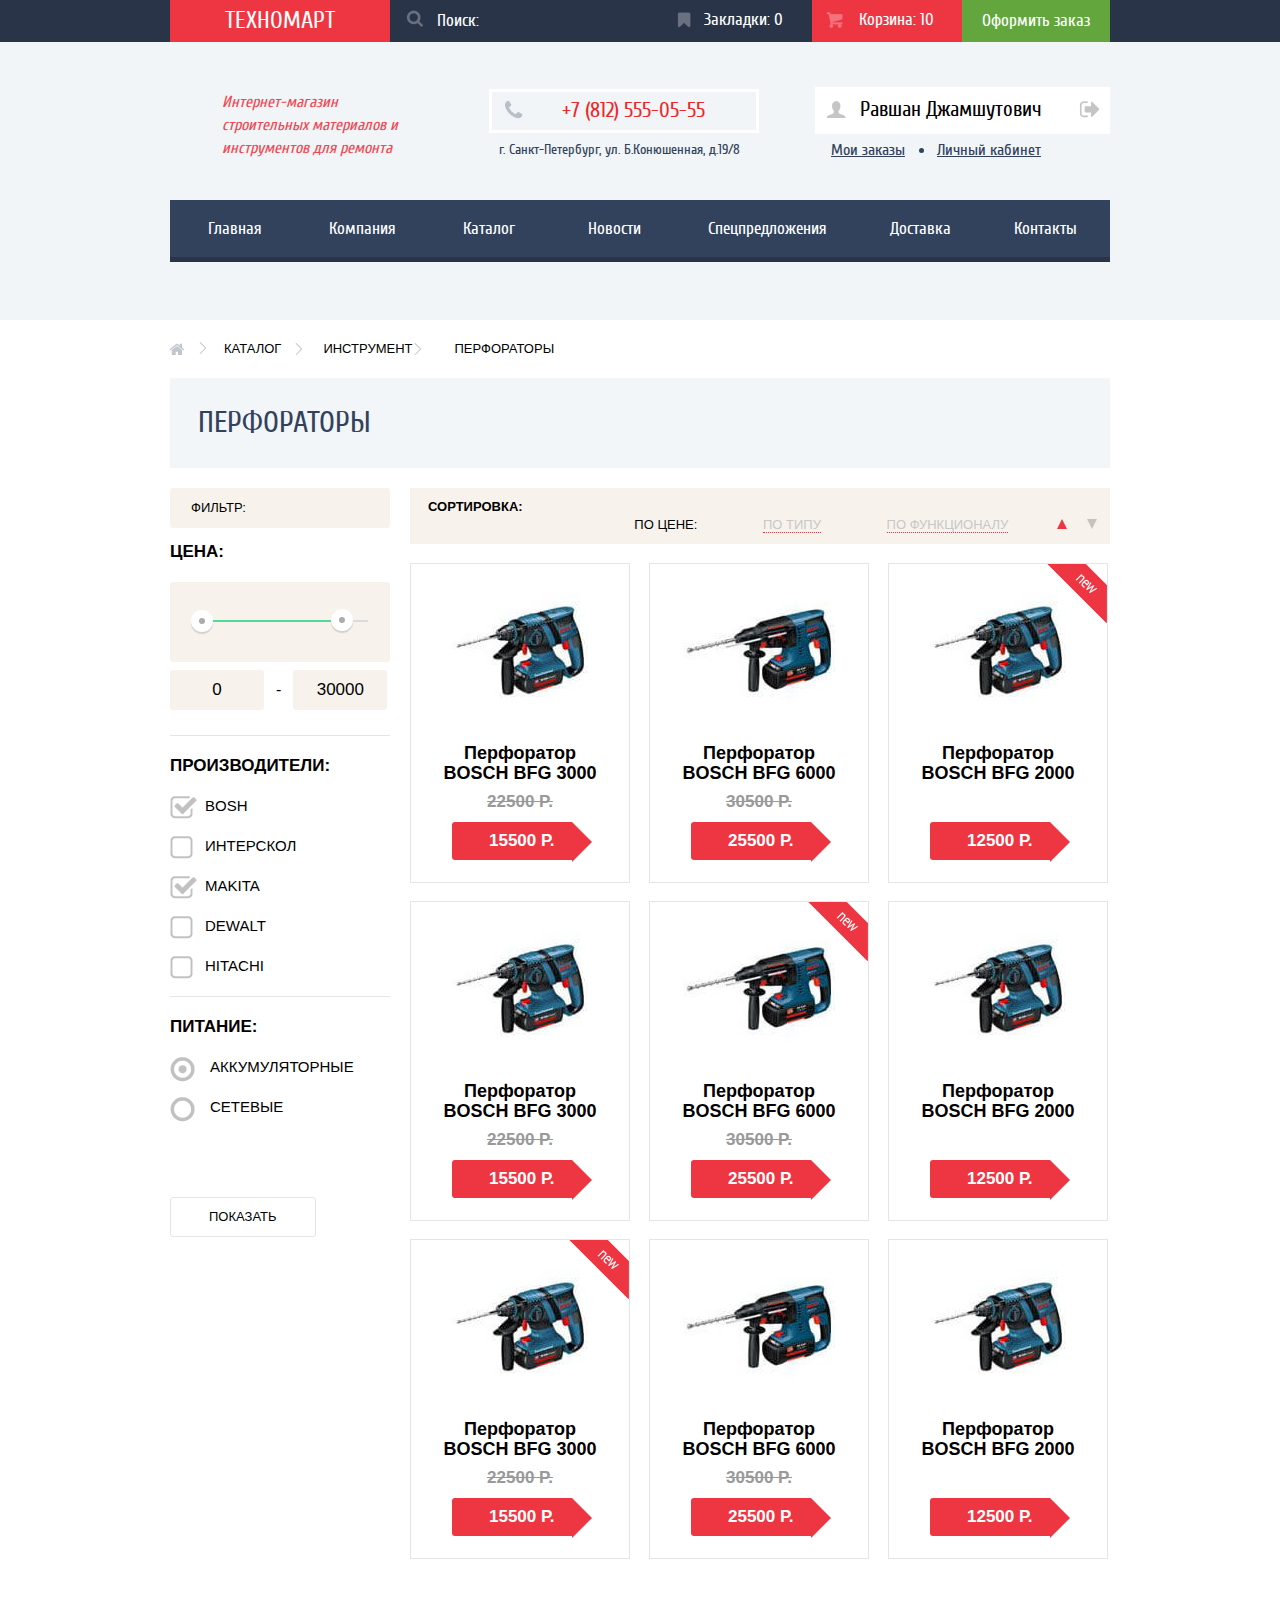
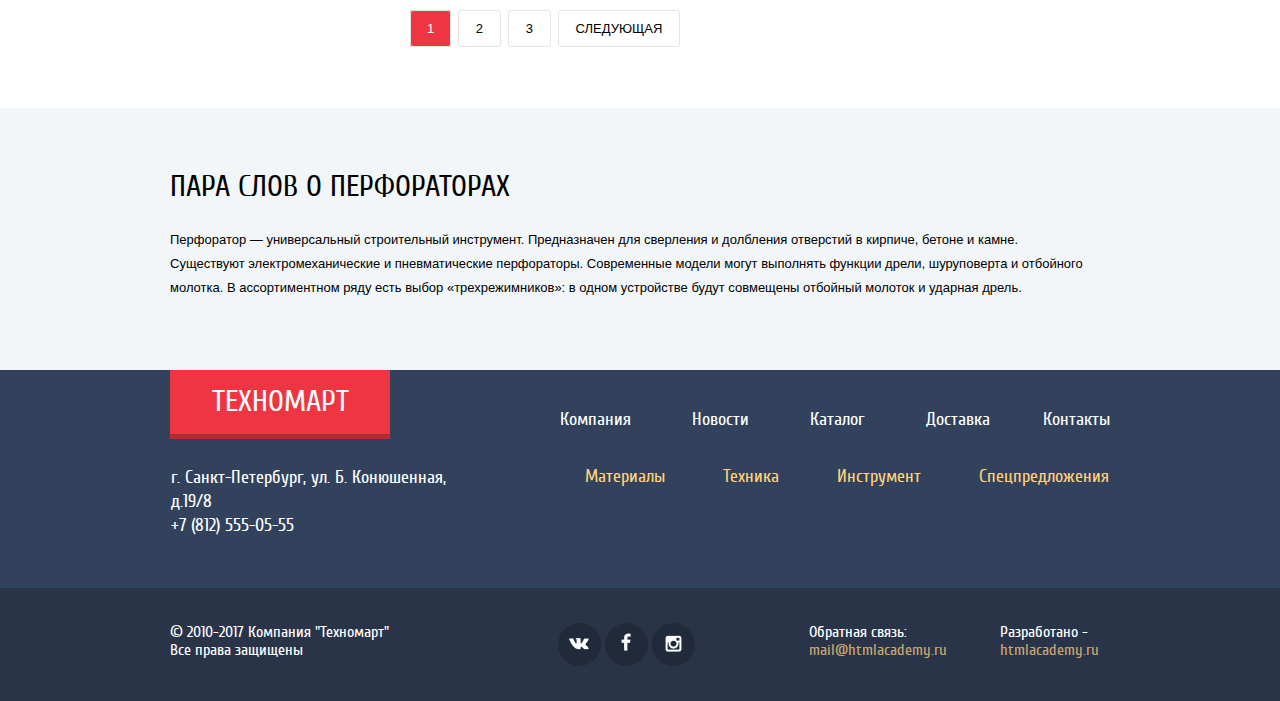
==== catalog.html @ c9b29682 "Испр. Ошибки" ====
<!DOCTYPE html>
<html lang="ru">
<head>
	<meta charset="utf-8">
	<title>HTML Academy: Техномарт Каталог товаров</title> 
	<meta http-equiv="X-UA-Compatible" content="IE=Edge">
	<link href="css/fonts.css" rel="stylesheet">	
	<link href="css/style.min.css" rel="stylesheet">
	<link href="css/normalize.min.css" rel="stylesheet">
</head>
<body>

	<header class="header">
		<div class="header-menu-top">
			<div class="menu-top-wrapper">
				<a class="btn menu-top-logo" href="index.html">Техномарт</a>

				<form id="menu-top-search" class="menu-top-search" action="#" method="GET">			
					<input type="search" id="menu-top-search-box" class="menu-top-search-box">
					<label for="menu-top-search-box">Поиск:</label>
					<button type="submit" form="menu-top-search" class="menu-top-icon-search"></button>
				</form>								

				<a class="menu-top-bookmarks menu-top-bookmarks-full" href="#">Закладки: 0</a>			
				<a class="menu-top-basket-catalog menu-top-basket-full" href="#">Корзина: 10</a>			
				<a class="menu-top-order menu-top-order-full" href="#">Оформить заказ</a>
			</div>
		</div>

		<div class="header-menu-bottom">
			<div class="menu-bottom-wrapper">
				
				<div class="menu-bottom-middle clearfix">
					<p class="menu-bottom-middle-advertising">Интернет-магазин строительных материалов и инструментов для ремонта</p>

					<div class="menu-bottom-middle-contacts">
			            <p class="bottom-middle-contacts-phone">+7 (812) 555-05-55</p>
			            <p class="bottom-middle-contacts-addr">г. Санкт-Петербург, ул. Б.Конюшенная,   д.19/8</p>
			        </div>			        

			        <div class="menu-middle-account">
			            <a class="menu-middle-account-icon" href="#">Равшан Джамшутович</a>
			            <div class="menu-middle-account-link">
				            <a href="#">Мои заказы</a>
				            <span class="menu-middle-account-dot"></span>
				            <a href="#">Личный кабинет</a>
			            </div>
			        </div>
				</div>

				<nav class="menu-bottom-nav">
					<ul>
						<li><a href="index.html">Главная</a></li>
			            <li><a href="#">Компания</a></li>
			            <li><a href="catalog.html">Каталог</a></li>
			            <li><a href="#">Новости</a></li>
			            <li><a href="#">Спецпредложения</a></li>
			            <li><a href="#">Доставка</a></li>
			            <li><a href="#">Контакты</a></li>
					</ul>
				</nav>
			</div>
		</div>
	</header>

	<main class="main">
		<div class="main-wrapper clearfix">
			<ul class="main-breadcrumbs">
				<li><a href="">Каталог</a></li>
				<li><a href="">Инструмент</a></li>
				<li><a>Перфораторы</a></li>
			</ul>

			<h1 class="main-calalog-header">Перфораторы</h1>

			<form id="main-form-filter" class="main-form-filter" action="#" method="GET">
				<p class="main-topbar">Фильтр:</p>

				<fieldset>
				    <legend>Цена:</legend>	
				    <div class="main-form-range">
				    	<div class="main-form-scale">
				    		<div class="main-form-scale-color">
				    			<div class="main-form-scale-green"></div>
				    		</div>

				    		<div class="main-form-btn-min"></div>
				    		<div class="main-form-btn-max"></div>
				    	</div>			    	

				    	<div class="main-form-price">
				            <input class="main-form-price-min" type="text" value="0"> <span>-</span>
				            <input class="main-form-price-max" type="text" value="30000">
				        </div>
				    </div>				    			    
				</fieldset>

				<fieldset>
				    <legend>Производители:</legend>	
				    
				    	<input type="checkbox" checked id="bosh"  name="vendor">
						<label for="bosh">bosh</label>

						<input type="checkbox" id="interskol" name="vendor">
						<label for="interskol">интерскол</label>
						
						<input type="checkbox" checked id="makita" name="vendor">
						<label for="makita">makita</label>

						<input type="checkbox" id="dewalt" name="vendor">
						<label for="dewalt">dewalt</label>

						<input type="checkbox" id="hitachi" name="vendor">
						<label for="hitachi">hitachi</label>
				</fieldset>

				<fieldset>
				    <legend>Питание:</legend>

				    <input type="radio" checked id="main-form-battery" name="battery">
   					<label for="main-form-battery">Аккумуляторные</label>

   					<input type="radio" id="main-form-network" name="battery">
   					<label for="main-form-network">Сетевые</label> 
				</fieldset>

				<button type="submit" form="main-form-filter">Показать</button>
			</form>

			<div class="main-catalog">
				<div class="main-catalog-menu clearfix">
					<span class="main-catalog-menu-sort">Сортировка:</span>

					<ul class="main-catalog-menu-header">
						<li>По цене:</li>
						<li><a href="#">По типу</a></li>
						<li><a href="#">По функционалу</a></li>
						<li>
							<div class="main-catalog-menu-sort">
								<div class="menu-catalog-arrow menu-catalog-arrow-active"></div>
								<div class="menu-catalog-arrow"></div>
							</div>
						</li>
					</ul>
				</div>				

				<div class="main-products-catalog">
					<div class="main-products-catalog-item">
						<div class="main-products-item-img">
							<img src="img/bosch-bfg-3000.jpg" width="184" height="164" alt="bosch-bfg-3000">
						</div>

						<div class="main-products-item-menu">
			            	<a class="main-products-item-buy menu-products-buy-basket" href="#" onclick='addorder();'>Купить</a> 
			            	<a class="main-products-item-bookmark" href="#">В закладки</a>
			            </div>

						<a class="main-products-item-link" href="#">Перфоратор BOSCH BFG 3000</a>
						<del class="main-products-old-price">22500 P.</del>
						<ins class="main-products-new-price">15500 Р. </ins>
					</div>

					<div class="main-products-catalog-item">
						<div class="main-products-item-img">
							<img src="img/bosch-bfg-6000.jpg" width="184" height="164" alt="bosch-bfg-6000">
						</div>

						<div class="main-products-item-menu">
			            	<a class="main-products-item-buy menu-products-buy-basket" href="#" onclick='addorder();'>Купить</a> 
			            	<a class="main-products-item-bookmark" href="#">В закладки</a>
			            </div>

						<a class="main-products-item-link" href="#">Перфоратор BOSCH BFG 6000</a>
						<del class="main-products-old-price">30500 P.</del>
						<ins class="main-products-new-price">25500 Р. </ins>
					</div>

					<div class="main-products-catalog-item">
						<div class="main-products-item-img main-products-item-new">
							<img src="img/bosch-bfg-2000.jpg" width="184" height="164" alt="bosch-bfg-2000">
						</div>

						<div class="main-products-item-menu">
			            	<a class="main-products-item-buy menu-products-buy-basket" href="#" onclick='addorder();'>Купить</a> 
			            	<a class="main-products-item-bookmark" href="#">В закладки</a>
			            </div>

						<a class="main-products-item-link" href="#">Перфоратор BOSCH BFG 2000</a>						
						<ins class="main-products-new-price">12500 Р. </ins>
					</div>

					<div class="main-products-catalog-item">
						<div class="main-products-item-img">
							<img src="img/bosch-bfg-3000.jpg" width="184" height="164" alt="bosch-bfg-3000">
						</div>

						<div class="main-products-item-menu">
			            	<a class="main-products-item-buy menu-products-buy-basket" href="#" onclick='addorder();'>Купить</a> 
			            	<a class="main-products-item-bookmark" href="#">В закладки</a>
			            </div>

						<a class="main-products-item-link" href="#">Перфоратор BOSCH BFG 3000</a>
						<del class="main-products-old-price">22500 P.</del>
						<ins class="main-products-new-price">15500 Р. </ins>
					</div>

					<div class="main-products-catalog-item">
						<div class="main-products-item-img main-products-item-new">
							<img src="img/bosch-bfg-6000.jpg" width="184" height="164" alt="bosch-bfg-6000">
						</div>

						<div class="main-products-item-menu">
			            	<a class="main-products-item-buy menu-products-buy-basket" href="#" onclick='addorder();'>Купить</a> 
			            	<a class="main-products-item-bookmark" href="#">В закладки</a>
			            </div>

						<a class="main-products-item-link" href="#">Перфоратор BOSCH BFG 6000</a>
						<del class="main-products-old-price">30500 P.</del>
						<ins class="main-products-new-price">25500 Р. </ins>
					</div>

					<div class="main-products-catalog-item">
						<div class="main-products-item-img">
							<img src="img/bosch-bfg-2000.jpg" width="184" height="164" alt="bosch-bfg-2000">
						</div>

						<div class="main-products-item-menu">
			            	<a class="main-products-item-buy menu-products-buy-basket" href="#" onclick='addorder();'>Купить</a> 
			            	<a class="main-products-item-bookmark" href="#">В закладки</a>
			            </div>

						<a class="main-products-item-link" href="#">Перфоратор BOSCH BFG 2000</a>						
						<ins class="main-products-new-price">12500 Р. </ins>
					</div>

					<div class="main-products-catalog-item">
						<div class="main-products-item-img main-products-item-new">
							<img src="img/bosch-bfg-3000.jpg" width="184" height="164" alt="bosch-bfg-3000">
						</div>

						<div class="main-products-item-menu">
			            	<a class="main-products-item-buy menu-products-buy-basket" href="#" onclick='addorder();'>Купить</a> 
			            	<a class="main-products-item-bookmark" href="#">В закладки</a>
			            </div>

						<a class="main-products-item-link" href="#">Перфоратор BOSCH BFG 3000</a>
						<del class="main-products-old-price">22500 P.</del>
						<ins class="main-products-new-price">15500 Р. </ins>
					</div>

					<div class="main-products-catalog-item">
						<div class="main-products-item-img ">
							<img src="img/bosch-bfg-6000.jpg" width="184" height="164" alt="bosch-bfg-6000">
						</div>

						<div class="main-products-item-menu">
			            	<a class="main-products-item-buy menu-products-buy-basket" href="#" onclick='addorder();'>Купить</a> 
			            	<a class="main-products-item-bookmark" href="#">В закладки</a>
			            </div>

						<a class="main-products-item-link" href="#">Перфоратор BOSCH BFG 6000</a>
						<del class="main-products-old-price">30500 P.</del>
						<ins class="main-products-new-price">25500 Р. </ins>
					</div>

					<div class="main-products-catalog-item">
						<div class="main-products-item-img ">
							<img src="img/bosch-bfg-2000.jpg" width="184" height="164" alt="bosch-bfg-2000">
						</div>

						<div class="main-products-item-menu">
			            	<a class="main-products-item-buy menu-products-buy-basket" href="#" onclick='addorder();'>Купить</a> 
			            	<a class="main-products-item-bookmark" href="#">В закладки</a>
			            </div>

						<a class="main-products-item-link" href="#">Перфоратор BOSCH BFG 2000</a>						
						<ins class="main-products-new-price">12500 Р. </ins>
					</div>
				</div>

				<div class="main-catalog-paginator">
					<ul>
						<li><span class="main-catalog-paginator-active">1</span></li>
						<li><a href=#>2</a></li>
						<li><a href=#>3</a></li>
						<li><a href=#>Следующая</a></li>
					</ul>
				</div>

			</div>
		</div>

		<section class="main-about-product">
			<div class="main-about-product-wrapper clearfix">
				<h2 class="main-about-product-h2">Пара слов о перфораторах</h2>
				<span>Перфоратор — универсальный строительный инструмент. Предназначен для сверления и долбления отверстий в кирпиче, бетоне и камне.</span>
				<p>Существуют электромеханические и пневматические перфораторы. Современные модели могут выполнять функции дрели, шуруповерта и отбойного молотка. В ассортиментном ряду есть выбор «трехрежимников»: в одном устройстве будут совмещены отбойный молоток и ударная дрель.</p>		
			</div>
		</section>				
	</main>

	<footer class="footer">
		<div class="footer-top">
			<div class="footer-top-wrapper clearfix">
				<div class="footer-top-addr">
					<a class="btn menu-bottom-logo" href="index.html">Техномарт</a>
					<address><p>г. Санкт-Петербург, ул. Б. Конюшенная, д.19/8</p><p>+7 (812) 555-05-55</p></address>
				</div>

				<nav class="footer-top-site-nav">
					<ul>						
			            <li><a href="#">Компания</a></li>
			            <li><a href="#">Новости</a></li>
			            <li><a href="catalog.html">Каталог</a></li>
			            <li><a href="#">Доставка</a></li>
			            <li><a href="#">Контакты</a></li>
					</ul>
				</nav>

				<nav class="footer-top-shop-nav">
					<ul>						
			            <li><a href="#">Материалы</a></li>
			            <li><a href="#">Техника</a></li>
			            <li><a href="#">Инструмент</a></li>
			            <li><a href="#">Спецпредложения</a></li>
					</ul>
				</nav>
			</div>
		</div>

		<div class="footer-bottom">
			<div class="footer-bottom-wrapper clearfix">				
				<p class="footer-bottom-copyright">&copy; 2010-2017 Компания "Техномарт" Все права защищены</p>

				<div class="footer-bottom-social">
					<a class="btn-social btn-social-vk" href="http://vk.com"></a>
					<a class="btn-social btn-social-fb" href="http://facebook.com"></a>
					<a class="btn-social btn-social-ig" href="http://instagram.com"></a>
				</div>

				<p class="footer-bottom-feedback">Обратная связь:
					<a href="mailto:mail@htmlacademy.ru">mail@htmlacademy.ru</a>
				</p>

				<p class="footer-bottom-designed">Разработано -
					<a href="http://htmlacademy.ru">htmlacademy.ru</a>					
				</p>				
			</div>
		</div>
	</footer>

	<div class="modal-add-product">
		<button class="modal-popup-close" type="button" onclick='hideorder();'></button>

		<div class="modal-add-product-icon"></div>
		<span>Товар добавлен в корзину!</span>

		<div class="modal-add-product-bottom">
			<div class="modal-add-product-wrapper">
	  		    <a class="btn modal-add-order" href="#">Оформить заказ</a>
	  		    <a class="btn modal-add-continue" href="#">Продолжить покупки</a>
  		    </div>
  		</div>
	</div>

	<script src="js/script.js"></script>
</body>
</html>
---- css/fonts.css ----
/* font-family: "CuprumRegular"; */
@font-face {
    font-family: "Cuprum";
    src: url("../fonts/CuprumRegular/CuprumRegular.eot");
    src: url("../fonts/CuprumRegular/CuprumRegular.eot?#iefix")format("embedded-opentype"),
    url("../fonts/CuprumRegular/CuprumRegular.woff") format("woff"),
    url("../fonts/CuprumRegular/CuprumRegular.ttf") format("truetype");
    font-style: normal;
    font-weight: normal;
}
/* font-family: "CuprumBold"; */
@font-face {
    font-family: "CuprumBold";
    src: url("../fonts/CuprumBold/CuprumBold.eot");
    src: url("../fonts/CuprumBold/CuprumBold.eot?#iefix")format("embedded-opentype"),
    url("../fonts/CuprumBold/CuprumBold.woff") format("woff"),
    url("../fonts/CuprumBold/CuprumBold.ttf") format("truetype");
    font-style: normal;
    font-weight: normal;
}
/* font-family: "CuprumItalic"; */
@font-face {
    font-family: "CuprumItalic";
    src: url("../fonts/CuprumItalic/CuprumItalic.eot");
    src: url("../fonts/CuprumItalic/CuprumItalic.eot?#iefix")format("embedded-opentype"),
    url("../fonts/CuprumItalic/CuprumItalic.woff") format("woff"),
    url("../fonts/CuprumItalic/CuprumItalic.ttf") format("truetype");
    font-style: normal;
    font-weight: normal;
}
/* font-family: "CuprumBoldItalic"; */
@font-face {
    font-family: "CuprumBoldItalic";
    src: url("../fonts/CuprumBoldItalic/CuprumBoldItalic.eot");
    src: url("../fonts/CuprumBoldItalic/CuprumBoldItalic.eot?#iefix")format("embedded-opentype"),
    url("../fonts/CuprumBoldItalic/CuprumBoldItalic.woff") format("woff"),
    url("../fonts/CuprumBoldItalic/CuprumBoldItalic.ttf") format("truetype");
    font-style: normal;
    font-weight: normal;
}

/* font-family: "PTSansNarrowRegular"; */
@font-face {
    font-family: "PT Sans Narrow";
    src: url("../fonts/PTSansNarrowRegular/PTSansNarrowRegular.eot");
    src: url("../fonts/PTSansNarrowRegular/PTSansNarrowRegular.eot?#iefix")format("embedded-opentype"),
    url("../fonts/PTSansNarrowRegular/PTSansNarrowRegular.woff") format("woff"),
    url("../fonts/PTSansNarrowRegular/PTSansNarrowRegular.ttf") format("truetype");
    font-style: normal;
    font-weight: normal;
}
/* font-family: "PTSansNarrowBold"; */
@font-face {
    font-family: "PTSansNarrowBold";
    src: url("../fonts/PTSansNarrowBold/PTSansNarrowBold.eot");
    src: url("../fonts/PTSansNarrowBold/PTSansNarrowBold.eot?#iefix")format("embedded-opentype"),
    url("../fonts/PTSansNarrowBold/PTSansNarrowBold.woff") format("woff"),
    url("../fonts/PTSansNarrowBold/PTSansNarrowBold.ttf") format("truetype");
    font-style: normal;
    fon
---- css/style.min.css ----
.btn,body{font-size:14px;font-weight:400;line-height:18px;font-family:Cuprum,Arial,sans-serif}.clearfix,.clearfix:after{content:"";display:table}.btn,.header,.menu-top-search-box,body{font-family:Cuprum,Arial,sans-serif}.btn,.main-promo-btn,.main-slide-slides-title{text-transform:uppercase}body{color:#000;margin:0;padding:0;-webkit-font-smoothing:antialiased;-moz-osx-font-smoothing:grayscale}.btn,a{color:#fff;text-decoration:none;text-align:center}.btn{background-color:#ee3643;cursor:pointer}.btn:hover{background-color:#ca2c37}.btn:active{background-color:#ba2732;color:#f7eaeb}.clearfix:after{clear:both}.header{width:100%;font-size:17px}.header-menu-top{background-color:#293449;overflow:hidden}.menu-top-wrapper{width:940px;margin:0 auto;padding:0 10px}.menu-top-logo{width:220px;padding:9px 0;float:left;font-size:24px;line-height:24px;box-shadow:0 5px 0 0 #b52933}.menu-top-search{position:relative;display:inline-block;width:268px;box-sizing:border-box;color:#fff}.menu-top-search-box{padding:11px 0 11px 49px;width:100%;border:none;background-color:transparent;font-size:17px;line-height:18px}.menu-top-search label{position:absolute;top:12px;left:47px;background-color:transparent}.menu-top-icon-search{position:absolute;top:10px;left:16px;padding:0;width:20px;height:20px;vertical-align:middle;border:0;background:url(../img/sprite.png) -166px -84px no-repeat}.menu-top-basket:before,.menu-top-bookmarks:before{height:16px;content:''}.menu-top-search-box label,.menu-top-search-box:hover{background-color:#212a3a}.menu-top-search-box:active{background-color:#293449}.menu-top-search-box:focus{background-color:#fff}.menu-top-search-box:focus~label{display:none}.menu-top-search-box:hover~button{background:url(../img/sprite.png) -5px -165px no-repeat}.menu-top-search-box:focus~button{background:url(../img/sprite.png) -167px -111px no-repeat}.menu-top-bookmarks{padding:10px 32px 11px 40px;position:relative}.menu-top-bookmarks:before{position:absolute;left:15px;top:12px;width:14px;background:url(../img/sprite.png) -116px -31px no-repeat}.menu-top-basket:hover,.menu-top-bookmarks:hover{background-color:#212a3a}.menu-top-bookmarks:hover:before{background:url(../img/sprite.png) -140px -31px no-repeat}.menu-top-basket{position:relative;padding:10px 30px 11px 41px}.menu-top-basket:before{position:absolute;left:8px;top:13px;width:17px;background:url(../img/sprite.png) -116px -5px no-repeat}.menu-top-basket:hover:before{background:url(../img/sprite.png) -143px -5px no-repeat}.menu-top-basket:active,.menu-top-bookmarks:active{background-color:#161d29;color:#babbbd;opacity:.3}.menu-bottom-middle{padding:45px 0;width:100%}.menu-bottom-middle-advertising{float:left;width:205px;margin:4px 52px;color:#ee4a55;font-style:italic;font-size:16px;line-height:23px}.menu-bottom-middle-contacts{float:left;width:270px;position:relative;margin:2px 0 0 10px}.bottom-middle-contacts-phone{font-size:21px;line-height:18px;text-align:center;color:#e9292a;border:3px solid #fff;padding:10px 15px 10px 34px;margin:0}.bottom-middle-contacts-phone:before{content:'';position:absolute;width:19px;height:19px;left:15px;top:11px;background:url(../img/sprite.png) -170px -5px no-repeat #f1f5f7}.bottom-middle-contacts-addr{font-size:14px;line-height:24px;color:#32425c;margin:0;padding:5px 0 0 10px}.menu-top-order{float:right;background-color:#63a63e;padding:12px 22px;line-height:18px}.menu-top-order:hover{background-color:#5fbb2d}.menu-top-order:active{background-color:#518534;color:#b1c5a8}.header-menu-bottom{background-color:#f1f5f7}.menu-bottom-wrapper{width:940px;margin:0 auto;padding:0 10px;min-height:278px}.menu-bottom-middle-account{float:right;position:relative;font-size:21px;line-height:18px}.bottom-middle-account-logon{display:inline-block;color:#000;margin:0 3px 0 0;padding:14px 27px 12px 46px;background:#fff}.bottom-middle-account-logon:before{content:'';position:absolute;width:20px;height:17px;left:13px;top:15px;background:url(../img/sprite.png) -136px -105px no-repeat #fff}.bottom-middle-account-logon:hover:before{background:url(../img/sprite.png) -25px -132px no-repeat #fff}.bottom-middle-account-logon:active:before{background:url(../img/sprite.png) -136px -105px no-repeat #fff}.bottom-middle-account-registration{display:inline-block;color:#000;background:#fff;padding:12px 25px}.bottom-middle-account-logon:hover,.bottom-middle-account-registration:hover{color:#ee3643}.bottom-middle-account-logon:active,.bottom-middle-account-registration:active{color:#cacaca}.menu-bottom-nav{background-color:#32425c;border-bottom:5px solid #293449;margin:-9px 0 0}.menu-bottom-nav ul{font-size:0;padding:0;text-align:center}.menu-bottom-nav li{display:inline-block;min-width:125px}.menu-bottom-nav a{display:block;padding:20px 31px;font-size:17px;line-height:17px}.menu-bottom-nav li:hover{background-color:#293449}.menu-bottom-nav li:active{background-color:#1d2739;color:#93969c}.menu-bottom-nav a:active{color:#93969c}.menu-top-basket-catalog{position:relative;padding:13px 28px 13px 47px}.menu-top-basket-catalog:before{content:'';position:absolute;left:14px;top:15px;width:17px;height:16px;background:url(../img/sprite.png) -116px -5px no-repeat #ee3643}.menu-top-basket-catalog:hover:before{background:url(../img/sprite.png) -143px -5px no-repeat #ee3643}.menu-top-basket-catalog:active:before{background:url(../img/sprite.png) -116px -5px no-repeat #ee3643}.menu-top-bookmarks-full{padding:10px 32px 13px 42px}.menu-top-basket-full{background-color:#ee3643;margin:0 0 0 -7px}.menu-top-basket-full:active{color:#babbbd}.menu-top-order-full{padding:12px 20px}.menu-middle-account{float:right}.menu-middle-account-icon{float:left;position:relative;margin:0;padding:14px 68px 15px 45px;font-size:21px;line-height:18px;color:#000;background-color:#fff}.menu-middle-account-icon:after,.menu-middle-account-icon:before{position:absolute;top:14px;content:''}.menu-middle-account-icon:before{width:27px;height:17px;left:11px;background:url(../img/sprite.png) -53px -165px no-repeat #fff}.menu-middle-account-icon:after{width:20px;height:18px;right:11px;background:url(../img/sprite.png) -55px -132px no-repeat #fff}.menu-middle-account-icon:hover:before{background:url(../img/sprite.png) -83px -165px no-repeat #fff}.menu-middle-account-icon:hover:after{background:url(../img/sprite.png) -136px -132px no-repeat #fff}.menu-middle-account-icon:active:before{background:url(../img/sprite.png) -53px -165px no-repeat #fff}.menu-middle-account-icon:active:after{background:url(../img/sprite.png) -55px -132px no-repeat #fff}.menu-middle-account-icon:active{color:#cacaca}.menu-middle-account-link{padding:7px 0 0 16px;clear:both}.menu-middle-account-link a{font-size:16px;line-height:18px;color:#32425c;text-decoration:underline}.menu-middle-account-link a:hover{color:#ee3643}.menu-middle-account-link a:active{color:#cacaca}.menu-middle-account-dot{width:5px;height:5px;margin:0 9px 2px 10px;background-color:#32425c;border-radius:50%;display:inline-block}.main{width:100%;margin:0 auto}.main-wrapper{width:940px;margin:0 auto;padding:0 10px}.main-promo-items{position:relative;font-size:0;margin:58px 0 35px}.main-promo-item{display:inline-block;width:260px;height:83px;margin:0 0 20px 20px;padding:20px}.main-promo-item:first-child{margin-left:0}.main-promo-item span{display:block;font-size:24px;font-weight:700;line-height:30px;color:#fff;margin:1px 0 12px 1px}.main-promo-btn{display:inline-block;width:135px;font-size:14px;padding:11px 2px;background-color:rgba(0,0,0,.1);border-radius:3px}.main-promo-btn:hover{background-color:rgba(0,0,0,.2)}.main-promo-btn:active{background-color:rgba(0,0,0,.3)}.main-promo-item-material{position:relative;background-color:#f6b22d;background-image:url(../img/bin.png);background-repeat:no-repeat;background-position:83% 57%}.main-promo-item-material:after{content:'';position:absolute;width:60px;height:59px;top:0;right:0;background:url(../img/new-flag.png) no-repeat}.main-promo-item-delivery,.main-promo-item-discount,.main-promo-item-equipment,.main-promo-item-instruments{background-repeat:no-repeat;position:relative}.main-promo-item-instruments{background-color:#4aafde;background-image:url(../img/drill.png);background-position:87% 57%}.main-promo-item-equipment{background-color:#cc79d1;background-image:url(../img/tractor.png);background-position:85% 54%}.main-promo-item-discount{float:right;background-color:#85d179;background-image:url(../img/pushcart.png);background-position:81% 52%}.main-promo-item-delivery{float:right;background-color:#f6b22d;background-image:url(../img/car.png);background-position:86% 55%}.main-slider-wrapper{position:relative;box-sizing:border-box}.main-slider-slide{position:relative;width:620px;float:left}.main-slider-slide input{display:none}.main-slide-control{position:absolute;width:100%;z-index:100;top:115px}.main-slide-label-next{float:right;margin:0 21px 0 0;background:url(../img/sprite.png) -166px -34px no-repeat;width:22px;height:40px;cursor:pointer}.main-slide-label-prev{float:left;margin-left:23px;background:url(../img/sprite.png) -104px -92px no-repeat;height:40px;width:22px;cursor:pointer}.main-slide-control .main-slide-label-next:hover,.main-slide-control .main-slide-label-prev:hover{opacity:.7}#main-slide-sw-next:checked~.main-slide-circle .main-slide-circle-next,#main-slide-sw-prev:checked~.main-slide-circle .main-slide-circle-prev{background-color:#ee3643}#main-slide-sw-next:checked~.main-slide-inside .main-slide-slides{transform:translate(-620px)}#main-slide-sw-prev:checked~.main-slide-inside .main-slide-slides{transform:translate(0)}.main-slide-circle{position:absolute;bottom:24px;left:290px;z-index:100}.main-slide-circle label{display:inline-block;margin:0 4px;width:6px;height:6px;border-radius:50%;background-color:#fff;border:3px solid #fff}.main-slide-inside{overflow:hidden}.main-slide-slides{width:9999px}.main-slide-slides-content{float:left;width:620px;height:265px}.main-slide-slides-content:nth-child(1){background:url(../img/slider-1.jpg) no-repeat #fff}.main-slide-slides-content:nth-child(2){background:url(../img/slider-2.jpg) no-repeat #fff}.main-slide-slides-title{min-height:105px;font-size:36px;line-height:30px;font-weight:700;color:#fff}.main-title-text{padding:25px 0 0 24px}.main-title-text p{font-size:18px;line-height:24px;font-weight:400;font-family:"PT Sans",Arial,sans-serif;text-transform:none;margin:8px 0 0}.main-slide-btn{margin:102px 0 0 26px;padding:10px 48px;border-radius:3px;float:left}.main-section-header{background-color:#f7f3ec;margin:0 0 19px;width:100%}.main-section-header h2{float:left;color:#32425c;font-size:30px;font-weight:400;line-height:30px;text-transform:uppercase;margin:30px 0 30px 26px;border-radius:3px}.main-section-btn{float:right;padding:11px 0;margin:24px;width:255px;border-radius:3px}.main-products-catalog{font-size:0;margin:0}.main-products-catalog-item{font-size:18px;font-weight:700;font-family:"Pt Sans",Arial,sans-serif;line-height:20px;text-align:center;width:220px;height:320px;position:relative;display:inline-block;margin:0 19px 18px 0;vertical-align:top;border:1px solid #e5e5e5;box-sizing:border-box}.main-aboutus-h2,.main-calalog-header,.main-slider-wrapper-header{font-weight:400;text-transform:uppercase}.main-products-catalog-item img{padding:5px 0 0}.main-catalog-item-last{margin:0 0 0 20px}.main-products-catalog-item:nth-child(3n){margin:0}.main-products-catalog-item:hover{box-shadow:0 0 10px 5px rgba(0,0,0,.2)}.main-products-item-new:before{content:'';position:absolute;width:60px;height:59px;top:0;right:0;background:url(../img/new-flag.png) no-repeat}.main-products-item-link{display:block;color:#000;margin:6px auto;width:160px}.main-products-old-price{font-size:17px;color:#999;display:block;margin:9px 0 0}.main-products-new-price{position:absolute;left:41px;bottom:22px;padding:10px 37px;background-color:#ee3643;border-radius:3px;font-size:17px;line-height:18px;color:#fff;text-decoration:none}.main-products-new-price:after{content:'';position:absolute;top:0;right:-20px;border:20px solid #fff;border-left-color:#EE3643}.main-products-new-price:hover{cursor:pointer}.main-products-catalog-item .main-products-item-menu{position:absolute;top:0;left:0;width:220px;height:88px;padding:40px 0;z-index:10;background-color:rgba(255,255,255,.9)}.main-products-item-menu{display:none}.main-products-catalog-item:hover .main-products-item-menu{display:block}.main-products-item-bookmark,.main-products-item-buy{display:block;width:130px;margin:0 auto 7px;padding:7px 0;background-color:#63a63e;color:#fff;font-size:14px;font-weight:400;line-height:18px;font-family:Cuprum,Arial,sans-serif;text-transform:uppercase;border-radius:3px;border:3px solid #63a63e;border-bottom:3px solid #367315}.menu-products-buy-basket:before{content:'';position:absolute;left:56px;top:48px;width:17px;height:16px;background:url(../img/sprite.png) -116px -5px no-repeat #63a63e}.menu-products-buy-basket:hover:before{background:url(../img/sprite.png) -143px -5px no-repeat}.main-products-item-buy:hover{background-color:#5fbb2d;border:3px solid #5fbb2d;border-bottom:3px solid #367315}.main-products-item-buy:active{background-color:#518534;border:3px solid #518534}.main-products-item-bookmark{background:0 0;border:3px solid #63a63e;color:#32425c}.main-products-item-bookmark:hover{border:3px solid #32425c}.main-products-item-bookmark:active{border:3px solid #c1c6ce;color:#c1c6ce}.main-vendors{margin:0 0 75px}.main-vendors-list{font-size:0}.main-vendors-link{width:220px;height:145px;margin:0 20px 20px 0;border:1px solid #e5e5e5;box-sizing:border-box;display:inline-block;vertical-align:top}.main-vendors-link:nth-child(4n){margin-right:0}.main-vendors-link:hover{border:none;box-shadow:0 10px 25px rgba(41,52,73,.5)}.main-vendors-link:active{opacity:.3;border:none;box-shadow:0 4px 10px 0 rgba(41,52,73,.5)}.main-slider{margin:0 0 70px;background-color:#f2f6f8;width:100%}.main-slider-wrapper-bottom{width:940px;margin:0 auto;padding:0 10px;background-color:#f2f6f8}.main-slider-wrapper-header{line-height:24px;padding:58px 0 0;margin:0 0 28px}.main-slider-wrapper-info{font-size:13px;font-family:"Pt Sans",Arial,sans-serif;line-height:24px;margin:0;width:400px}.main-slider-wrapper-block{position:relative;display:block}.main-slider-wrapper-block .main-slider-wrapper-block-text{float:left;margin:73px 0 0 80px}.main-slider-wrapper-block input{display:none}.main-slider-wrapper-toggle{float:left;margin:70px 0 100px;padding:0;position:relative;background-color:#32425c}.main-slider-wrapper-toggle li{list-style-type:none;border-top:1px solid #405069;border-bottom:1px solid #293449}.main-slider-wrapper-toggle li:first-child{border-top:none}.main-slider-wrapper-toggle li:last-child{border-bottom:none}.main-slider-wrapper-toggle label{width:220px;padding:16px 0 18px 20px;display:block;font-size:21px;line-height:24px;color:#fff}.main-slider-wrapper-block-title{margin:0 0 25px;display:block;font-size:36px;line-height:30px;text-transform:uppercase;color:#32425c}.delivery-additional-text,.main-slider-wrapper-block-text p{margin:0;padding:0;font-family:"PT Sans",Arial,sans-serif}.main-slider-wrapper-block-text p{font-size:13px;line-height:24px}.delivery-additional-text{width:190px;font-size:14px;line-height:24px}.main-slider-wrapper-delivery-box .main-slider-wrapper-block-text{width:275px}.main-slider-wrapper-guarantee-box .main-slider-wrapper-block-text{width:356px}.main-slider-wrapper-delivery-box:after{content:'';position:absolute;background:url(../img/delivery.png) no-repeat;width:468px;height:261px;top:26%;left:50%}.main-slider-wrapper-guarantee-box:after{content:'';position:absolute;background:url(../img/guarantee.png) no-repeat;width:398px;height:283px;top:19%;right:0}.main-slider-wrapper-credit-box:after{content:'';position:absolute;background:url(../img/credit.png) no-repeat;width:465px;height:285px;top:19%;right:0}.main-slider-wrapper-credit-box,.main-slider-wrapper-delivery-box,.main-slider-wrapper-guarantee-box{display:none}#block-1:checked~.main-slider-wrapper-delivery-box,#block-2:checked~.main-slider-wrapper-guarantee-box,#block-3:checked~.main-slider-wrapper-credit-box{display:block}#block-1:checked~.main-slider-wrapper-toggle label[for=block-1],#block-2:checked~.main-slider-wrapper-toggle label[for=block-2],#block-3:checked~.main-slider-wrapper-toggle label[for=block-3]{background-color:#fff;color:#32425c;border-top:1px solid #fff;border-bottom:1px solid #fff}.main-slider-wrapper-toggle .active{background-color:#fff;color:#32425c}.main-slider-wrapper-toggle .active:hover{background-color:#fff}.main-slider-wrapper-toggle label:hover{background-color:#293449}.main-slider-wrapper-send-query{display:block;width:195px;padding:12px 0;margin:30px 0 0;border-radius:3px}.main-aboutus{margin:85px 0}.main-aboutus-wrapper{width:940px;margin:0 auto;padding:0 10px}.main-aboutus-detail{float:left;width:540px}.main-aboutus-h2{margin:0 0 30px;font-size:30px;line-height:24px}.main-aboutus-detail p{margin:0 0 22px;font-family:"PT Sans",Arial,sans-serif;font-size:13px;line-height:24px}.main-aboutus-detail p:nth-child(3n){margin:0}.main-aboutus-detail p:last-child{margin:0 0 23px}.main-aboutus-detail ul{font-size:18px;line-height:32px;padding:0 0 0 35px}.main-aboutus-contacts p,.main-breadcrumbs li{font-size:13px;font-family:"PT Sans",Arial,sans-serif}.main-aboutus-detail li{list-style:none;position:relative;margin:0 0 2px}.main-aboutus-detail li:before{position:absolute;content:'';width:25px;height:2px;background-color:#fb565a;left:-35px;top:15px}.main-aboutus-link{color:#000}.main-aboutus-btn{display:block;width:220px;color:#fff;border-radius:3px;padding:12px 0;margin:35px 0 0}.main-aboutus-contacts{width:300px;float:right}.main-aboutus-contacts p{width:185px;margin:0 0 31px;line-height:24px}.main-aboutus-map{display:block;margin:0 0 35px;cursor:pointer}.main-aboutus-email{display:block;border-radius:3px;padding:10px 0}.main-breadcrumbs{padding:0;margin:20px 0 20px 30px;position:relative}.main-breadcrumbs li{display:inline-block;line-height:18px;text-decoration:none;text-transform:uppercase;margin:0 24px}.main-breadcrumbs a{color:#000}.main-breadcrumbs:before{content:'';position:absolute;left:-31px;top:3px;width:15px;height:12px;background:url(../img/sprite.png) -25px -105px no-repeat #fff}.main-breadcrumbs li:nth-child(2n){margin:0 14px}.main-breadcrumbs li:first-child:before{content:'';position:absolute;left:-1px;top:2px;width:8px;height:12px;background:url(../img/sprite.png) -5px -34px no-repeat #fff}.main-breadcrumbs li:first-child:after,.main-breadcrumbs li:last-child:before{position:absolute;top:3px;width:8px;height:12px;background:url(../img/sprite.png) -5px -34px no-repeat #fff;content:''}.main-breadcrumbs li:first-child:after{left:95px}.main-breadcrumbs li:last-child:before{left:214px}.main-calalog-header{padding:30px 0 30px 28px;background-color:#f2f6f8;font-size:30px;line-height:30px;font-family:Cuprum,Arial,sans-serif;color:#32425c}.main-form-filter{float:left;width:220px;position:relative;font-family:"PT Sans",Arial,sans-serif;text-transform:uppercase}.main-form-filter p{font-size:13px;line-height:18px;background-color:#f7f3ec;padding:11px 21px;margin:0 0 9px;border-radius:3px}.main-form-filter fieldset{border:none;margin:0;padding:0 0 25px;border-bottom:1px solid #e5e5e5}.main-form-filter legend{font-size:17px;line-height:30px;font-weight:700;margin:0;display:block;padding:0 0 15px}.main-form-scale{height:42px;padding:38px 22px 0;margin:0 0 8px;border-radius:3px;background-color:#f7f3ec}.main-form-scale-color{height:2px;background-color:#d7dcde}.main-form-scale-green{width:80%;height:2px;background-color:#52d89c}.main-form-btn-max,.main-form-btn-min{position:absolute;width:6px;height:6px;background-color:#ababab;box-shadow:0 2px 1px 0 #d4d1cb;cursor:pointer}.main-form-btn-min{border:8px solid #fff;border-radius:50%;top:122px;left:21px}.main-form-btn-max{border:8px solid #fff;border-radius:50%;top:121px;left:161px}.main-form-price{font-size:0}.main-form-price-max,.main-form-price-min{width:94px;font-size:17px;background-color:#f7f3ec;border:none;text-align:center;padding:11px 0;line-height:18px;font-family:"PT Sans",Arial,sans-serif;box-sizing:border-box}.main-form-price-min{border-radius:3px;margin:0 12px 0 0}.main-form-price-max{border-radius:3px;margin:0 0 0 12px}.main-form-price span{font-size:16px;line-height:18px;font-family:"PT Sans",Arial,sans-serif}.main-form-filter fieldset:not(:first-of-type){margin:15px 0 0;padding:0}.main-form-filter label{font-size:15px;line-height:20px;font-family:"PT Sans",Arial,sans-serif}.main-form-filter input[type=checkbox]{display:none}.main-form-filter input[type=checkbox]~label{position:relative;display:block;padding:0 0 20px 35px}.main-form-filter input[type=checkbox]~label:before{content:'';position:absolute;width:23px;height:23px;left:0;background:url(../img/sprite.png) -5px -57px no-repeat #fff}.main-form-filter input[type=checkbox]:checked+label:before{width:27px;height:23px;background:url(../img/sprite.png) -38px -57px no-repeat #fff}.main-form-filter input[type=radio]{display:none}.main-form-filter input[type=radio]~label{position:relative;display:block;padding:0 0 20px 40px}.main-form-filter input[type=radio]~label:before{content:'';position:absolute;width:25px;height:25px;left:0;background:url(../img/sprite.png) -75px -57px no-repeat #fff}.main-form-filter input[type=radio]:checked+label:before{width:25px;height:25px;background:url(../img/sprite.png) -110px -57px no-repeat #fff}.main-form-filter fieldset:last-of-type{padding:0 0 60px;border:none}.main-form-filter button{font-size:13px;line-height:18px;font-family:"PT Sans",Arial,sans-serif;text-transform:uppercase;background-color:#fff;border:1px solid #e5e5e5;border-radius:3px;padding:10px 38px;cursor:pointer}.menu-catalog-arrow,.menu-catalog-arrow-active,.menu-catalog-arrow:hover{border-left:5px solid transparent;border-right:5px solid transparent}.main-catalog{float:right;width:700px;font-size:0}.main-catalog-menu,.main-catalog-menu-sort,.main-catalog-paginator{font-size:13px;line-height:18px;font-family:"PT Sans",Arial,sans-serif}.main-catalog-menu{text-transform:uppercase;background-color:#f7f3ec;padding:10px 13px;margin:0 0 19px}.main-catalog-menu-sort{font-weight:700;margin:0 0 0 5px}.main-catalog-menu-header{float:right;position:relative;margin:0;padding:0 0 0 115px}.main-catalog-menu-header a{color:#c7c7c7;border-bottom:1px dotted #ee3643}.main-catalog-menu-header a:hover{color:#000;border-bottom:1px solid #ee3643}.main-catalog-menu-active{color:#ee3643}.main-catalog-menu-active:hover{color:#000;border-bottom:1px solid #ee3643;cursor:pointer}.main-catalog-menu-header li{display:inline-block;margin:0 23px}.main-catalog-menu-header li:first-child{margin:0 0 0 25px}.main-catalog-menu-header li:not(:first-of-type){margin:0 0 0 62px}.main-catalog-menu-header li:last-child{margin:0 0 0 20px}.menu-catalog-arrow{border-top:10px solid #c6c2bd;float:left;margin:0 0 0 20px}.menu-catalog-arrow-active{transform:rotate(180deg);border-top:10px solid #ee3643}.menu-catalog-arrow:hover{border-top:10px solid #000}.main-catalog-paginator{padding:43px 0 0}.main-catalog-paginator ul{margin:0;padding:0}.main-catalog-paginator ul li{display:inline-block;padding-left:3px}.main-catalog-paginator ul li:first-child{padding:0}.main-catalog-paginator-active{background-color:#ee3643;color:#fff;border:1px solid #e5e5e5;border-radius:3px;padding:10px 16px}.main-catalog-paginator li a{padding:10px 17px;border:1px solid #e5e5e5;border-radius:3px;color:#000;text-transform:uppercase}.main-catalog-paginator li a:hover{border:1px solid #bdc6ca}.main-catalog-paginator li a:active{border:1px solid #ee3643}.main-about-product{background-color:#f2f6f8;margin:70px 0 0}.main-about-product-wrapper{width:940px;margin:0 auto;padding:0 10px}.main-about-product-h2{margin:67px 0 29px;font-size:30px;font-weight:400;line-height:24px;text-transform:uppercase;font-family:Cuprum,Arial,sans-serif}.main-about-product-wrapper{font-family:"PT Sans",Arial,sans-serif;font-size:13px;line-height:24px}.main-about-product-wrapper span{margin:0;padding:0}.main-about-product-wrapper p:last-child{padding:0;margin:0 0 70px}.footer{width:100%;margin:0 auto;color:#fff}.footer-top{background-color:#32425c}.footer-top-wrapper{width:940px;margin:0 auto;padding:0 10px}.footer-top-addr{float:left;position:relative;width:320px}.menu-bottom-logo{width:220px;padding:17px 0;float:left;font-size:30px;line-height:30px;box-shadow:0 5px 0 0 #b52933}.footer-top-addr address,.footer-top-shop-nav a,.footer-top-site-nav a{line-height:24px;font-size:18px}.footer-top-addr address{display:inline-block;margin:31px 0 51px 1px;padding:0;font-style:normal}.footer-top-addr address p{margin:0}.footer-top-site-nav{float:right;width:570px}.footer-top-site-nav ul{padding:23px 0 0 20px}.footer-top-site-nav li{list-style:none;display:inline-block;padding:0 0 0 57px}.footer-top-site-nav li:first-child{padding:0}.footer-top-site-nav li:last-child{padding:0 0 0 49px}.footer-top-site-nav a:hover{text-decoration:underline}.footer-top-site-nav a:active{text-decoration:none;color:#a4abb4}.footer-top-shop-nav{float:right;width:540px}.footer-top-shop-nav ul{padding:5px 0 0 15px}.footer-top-shop-nav li{list-style:none;display:inline-block;padding:0 0 0 54px}.footer-top-shop-nav li:first-child{padding:0}.footer-top-shop-nav a{color:#ffd180}.footer-top-shop-nav a:hover{text-decoration:underline}.footer-top-shop-nav a:active{text-decoration:none;color:#ad956f}.footer-bottom{background-color:#293449}.footer-bottom-wrapper{width:940px;margin:0 auto;padding:35px 10px}.footer-bottom-copyright{float:left;width:230px;margin:0 30px 0 0;font-size:16px;line-height:18px}.footer-bottom-social{float:left;width:160px;margin:0 0 0 128px}.btn-social{display:inline-block;width:43px;height:43px;background-color:#212a3a;vertical-align:top;border-radius:50%;margin:0}.btn-social-vk{background:url(../img/sprite.png) -102px -150px no-repeat #212a3a}.btn-social-fb{background:url(../img/icon-fb.png) 16px 10px no-repeat #212a3a}.btn-social-ig{background:url(../img/icon-ig.png) 13px 12px no-repeat #212a3a}.btn-social-fb:hover,.btn-social-ig:hover,.btn-social-vk:hover{background-color:#ee3643}.footer-bottom-feedback{float:left;width:140px;margin:0 0 0 91px;font-size:16px;line-height:18px}.footer-bottom-designed{float:right;width:110px;margin:0;font-size:16px;line-height:18px}.footer-bottom-designed a,.footer-bottom-feedback a{color:#c9a76f}.footer-bottom-designed a:hover,.footer-bottom-feedback a:hover{color:#ffd180;text-decoration:underline}.footer-bottom-designed a:focus,.footer-bottom-feedback a:focus{color:#d13644;text-decoration:none}.modal-email-popup{display:none;width:620px;height:430px;position:fixed;top:36%;background-color:#fff;border-top:7px solid #ee3643;box-shadow:0 30px 50px rgba(0,0,0,.7);font-size:18px;line-height:18px;color:#000;z-index:300;left:0;right:0;margin:auto}.modal-popup-close:after,.modal-popup-close:before{content:'';position:absolute;top:15px;right:15px;width:20px;height:5px;background-color:#ee3643;border:none}.modal-popup-close{border:none;cursor:pointer;padding:0}.modal-popup-close:before{transform:rotate(-45deg)}.modal-popup-close:after{transform:rotate(45deg)}.email-popup-form-top{margin:20px 80px 0}.modal-email-popup label{float:left}.modal-email-popup span{display:block;margin:0 0 13px;font-size:18px}.modal-email-popup input[type=text],.modal-email-popup textarea{font-size:13px;font-family:"PT Sans",Arial,sans-serif;color:#999;line-height:18px}.modal-email-popup input[type=text]{margin:0 20px 17px 0;padding:9px 49px 9px 15px;border:2px solid #d7dcde;border-radius:3px}.modal-email-popup label:last-of-type input[type=text]{margin-right:0}.modal-email-popup textarea{margin:0 0 40px;padding:8px 0 0 12px;border:2px solid #d7dcde;resize:none}.email-popup-submit{padding:33px 0;background-color:#f1f1f1}.email-popup-submit .btn{margin:0 14%;border:none;border-radius:3px;padding:2% 32%}.modal-map-popup{display:none}.modal-map-popup,iframe{width:940px;height:450px;position:fixed;top:19%;box-shadow:0 1px 10px rgba(0,0,0,.7);z-index:300;border:none;cursor:pointer;left:0;right:0;margin:auto}.modal-popup-close-map:after,.modal-popup-close-map:before{content:'';position:absolute;top:20px;right:-25px;width:20px;height:5px;background-color:#ee3643;border:none;z-index:400}.modal-popup-close-map{border:none;cursor:pointer;padding:0}.modal-popup-close-map:before{transform:rotate(-45deg)}.modal-popup-close-map:after{transform:rotate(45deg)}.modal-add-product{display:none;width:620px;height:280px;position:fixed;top:42.5%;z-index:100;background-color:#fff;border-top:7px solid #ee3643;box-shadow:0 20px 50px rgba(0,0,0,.7);box-sizing:border-box;left:0;right:0;margin:auto}.modal-add-product-icon{width:65px;height:65px;border-radius:50%;background:url(../img/checkmark.png) center center no-repeat #63a63e;margin:55px 0 0 80px;display:block;float:left}.modal-add-product span{font-size:30px;line-height:18px;display:block;float:left;margin:80px 0 0 30px}.modal-add-product-bottom{display:block;float:left;width:100%;margin:40px 0 0}.modal-add-product-wrapper{padding:47px 0;background-color:#f1f1f1}.modal-add-order{margin:37px 0 35px 80px;border-radius:3px;padding:12px 61px}.modal-add-continue{margin:37px 0 35px 20px;border-radius:3px;padding:12px 56px;color:#000;background-color:#fff}
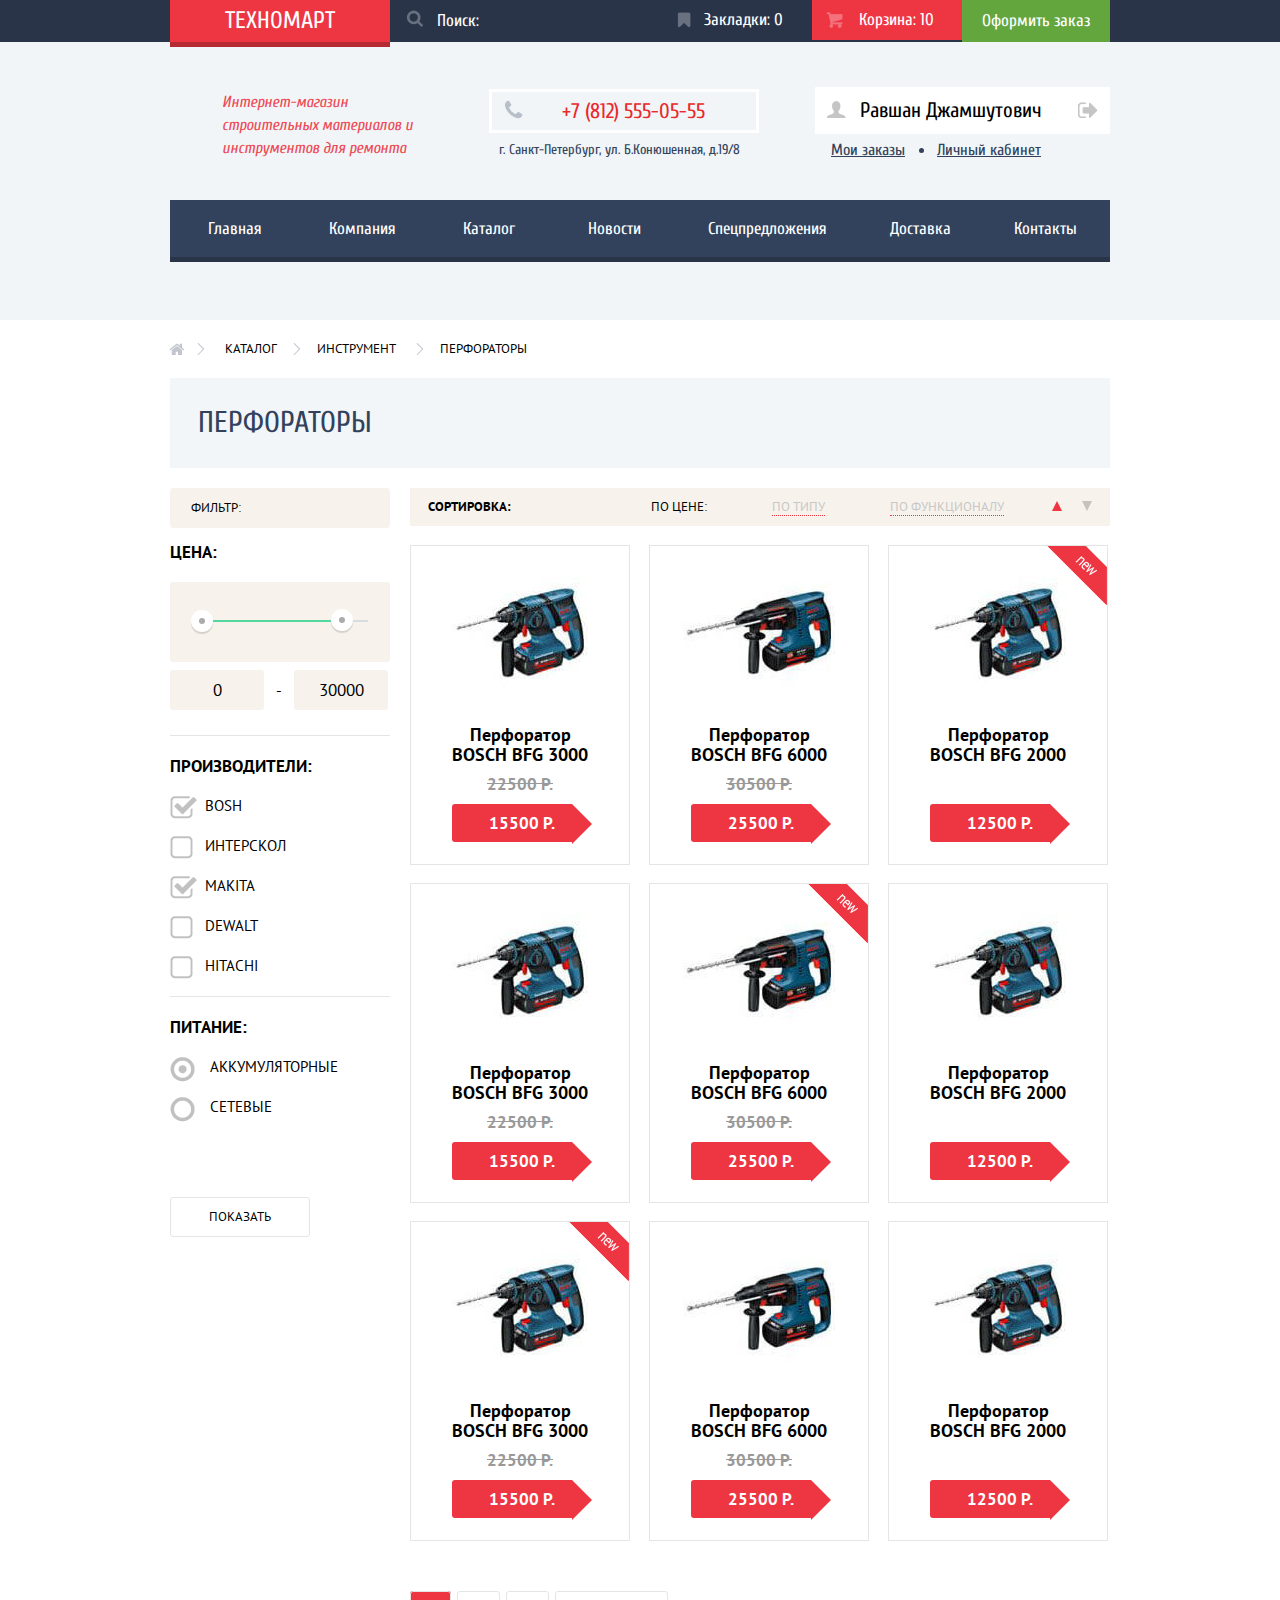
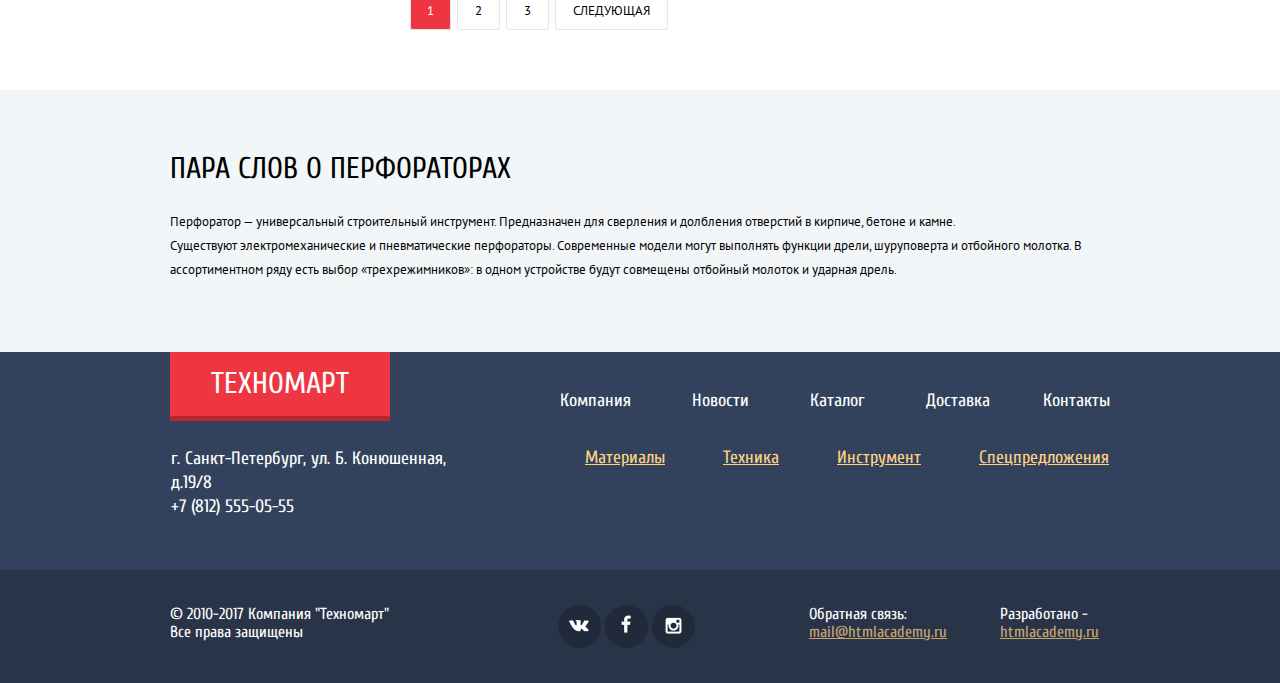
==== commit a6806711: "правка" ====
--- a/catalog.html
+++ b/catalog.html
@@ -4,8 +4,8 @@
 	<meta charset="utf-8">
 	<title>HTML Academy: Техномарт Каталог товаров</title> 
 	<meta http-equiv="X-UA-Compatible" content="IE=Edge">
-	<link href="css/fonts.css" rel="stylesheet">	
-	<link href="css/style.min.css" rel="stylesheet">
+	<link href="https://fonts.googleapis.com/css?family=Cuprum:400,400i%7CPT+Sans:400,700&amp;subset=cyrillic" rel="stylesheet">
+	<link href="css/style.css" rel="stylesheet">
 	<link href="css/normalize.min.css" rel="stylesheet">
 </head>
 <body>
@@ -40,23 +40,25 @@
 
 			        <div class="menu-middle-account">
 			            <a class="menu-middle-account-icon" href="#">Равшан Джамшутович</a>
+			            <a class="menu-middle-account-logout" href="#"><i class="menu-middle-icon-logout"></i></a>
+
 			            <div class="menu-middle-account-link">
-				            <a href="#">Мои заказы</a>
+				            <a class="menu-middle-link" href="#">Мои заказы</a>
 				            <span class="menu-middle-account-dot"></span>
-				            <a href="#">Личный кабинет</a>
+				            <a class="menu-middle-link"href="#">Личный кабинет</a>
 			            </div>
 			        </div>
 				</div>
 
 				<nav class="menu-bottom-nav">
 					<ul>
-						<li><a href="index.html">Главная</a></li>
-			            <li><a href="#">Компания</a></li>
-			            <li><a href="catalog.html">Каталог</a></li>
-			            <li><a href="#">Новости</a></li>
-			            <li><a href="#">Спецпредложения</a></li>
-			            <li><a href="#">Доставка</a></li>
-			            <li><a href="#">Контакты</a></li>
+						<li><a class="menu-bottom-nav-link" href="index.html">Главная</a></li>
+			            <li><a class="menu-bottom-nav-link" href="#">Компания</a></li>
+			            <li><a class="menu-bottom-nav-link" href="catalog.html">Каталог</a></li>
+			            <li><a class="menu-bottom-nav-link" href="#">Новости</a></li>
+			            <li><a class="menu-bottom-nav-link" href="#">Спецпредложения</a></li>
+			            <li><a class="menu-bottom-nav-link" href="#">Доставка</a></li>
+			            <li><a class="menu-bottom-nav-link" href="#">Контакты</a></li>
 					</ul>
 				</nav>
 			</div>
@@ -151,7 +153,7 @@
 						</div>
 
 						<div class="main-products-item-menu">
-			            	<a class="main-products-item-buy menu-products-buy-basket" href="#" onclick='addorder();'>Купить</a> 
+			            	<a class="main-products-item-buy menu-products-buy-basket" href="#" onclick="addorder();">Купить</a> 
 			            	<a class="main-products-item-bookmark" href="#">В закладки</a>
 			            </div>
 
@@ -166,7 +168,7 @@
 						</div>
 
 						<div class="main-products-item-menu">
-			            	<a class="main-products-item-buy menu-products-buy-basket" href="#" onclick='addorder();'>Купить</a> 
+			            	<a class="main-products-item-buy menu-products-buy-basket" href="#" onclick="addorder();">Купить</a> 
 			            	<a class="main-products-item-bookmark" href="#">В закладки</a>
 			            </div>
 
@@ -181,7 +183,7 @@
 						</div>
 
 						<div class="main-products-item-menu">
-			            	<a class="main-products-item-buy menu-products-buy-basket" href="#" onclick='addorder();'>Купить</a> 
+			            	<a class="main-products-item-buy menu-products-buy-basket" href="#" onclick="addorder();">Купить</a> 
 			            	<a class="main-products-item-bookmark" href="#">В закладки</a>
 			            </div>
 
@@ -195,7 +197,7 @@
 						</div>
 
 						<div class="main-products-item-menu">
-			            	<a class="main-products-item-buy menu-products-buy-basket" href="#" onclick='addorder();'>Купить</a> 
+			            	<a class="main-products-item-buy menu-products-buy-basket" href="#" onclick="addorder();">Купить</a> 
 			            	<a class="main-products-item-bookmark" href="#">В закладки</a>
 			            </div>
 
@@ -210,7 +212,7 @@
 						</div>
 
 						<div class="main-products-item-menu">
-			            	<a class="main-products-item-buy menu-products-buy-basket" href="#" onclick='addorder();'>Купить</a> 
+			            	<a class="main-products-item-buy menu-products-buy-basket" href="#" onclick="addorder();">Купить</a> 
 			            	<a class="main-products-item-bookmark" href="#">В закладки</a>
 			            </div>
 
@@ -225,7 +227,7 @@
 						</div>
 
 						<div class="main-products-item-menu">
-			            	<a class="main-products-item-buy menu-products-buy-basket" href="#" onclick='addorder();'>Купить</a> 
+			            	<a class="main-products-item-buy menu-products-buy-basket" href="#" onclick="addorder();">Купить</a> 
 			            	<a class="main-products-item-bookmark" href="#">В закладки</a>
 			            </div>
 
@@ -239,7 +241,7 @@
 						</div>
 
 						<div class="main-products-item-menu">
-			            	<a class="main-products-item-buy menu-products-buy-basket" href="#" onclick='addorder();'>Купить</a> 
+			            	<a class="main-products-item-buy menu-products-buy-basket" href="#" onclick="addorder();">Купить</a> 
 			            	<a class="main-products-item-bookmark" href="#">В закладки</a>
 			            </div>
 
@@ -254,7 +256,7 @@
 						</div>
 
 						<div class="main-products-item-menu">
-			            	<a class="main-products-item-buy menu-products-buy-basket" href="#" onclick='addorder();'>Купить</a> 
+			            	<a class="main-products-item-buy menu-products-buy-basket" href="#" onclick="addorder();">Купить</a> 
 			            	<a class="main-products-item-bookmark" href="#">В закладки</a>
 			            </div>
 
@@ -269,7 +271,7 @@
 						</div>
 
 						<div class="main-products-item-menu">
-			            	<a class="main-products-item-buy menu-products-buy-basket" href="#" onclick='addorder();'>Купить</a> 
+			            	<a class="main-products-item-buy menu-products-buy-basket" href="#" onclick="addorder();">Купить</a> 
 			            	<a class="main-products-item-bookmark" href="#">В закладки</a>
 			            </div>
 
@@ -350,7 +352,7 @@
 	</footer>
 
 	<div class="modal-add-product">
-		<button class="modal-popup-close" type="button" onclick='hideorder();'></button>
+		<button class="modal-close-add-product" type="button" onclick="hideorder();"></button>
 
 		<div class="modal-add-product-icon"></div>
 		<span>Товар добавлен в корзину!</span>
--- a/css/style.css
+++ b/css/style.css
@@ -0,0 +1,1865 @@
+body {
+  font-size: 14px;  
+  font-weight: normal;
+  font-family: "Cuprum", Arial, sans-serif;
+  color: #000000;
+  line-height: 18px;
+  margin: 0;
+  padding: 0;
+  -webkit-font-smoothing: antialiased;
+  -moz-osx-font-smoothing: grayscale;
+}
+.btn {
+  background-color: #ee3643;  
+  color: #ffffff; 
+  font-size: 14px;
+  font-weight: normal;
+  font-family: "Cuprum", Arial, sans-serif;
+  line-height: 18px;
+  text-transform: uppercase;
+  text-decoration: none;
+  text-align: center;  
+  cursor: pointer;
+}
+.btn:hover {
+  background-color: #ca2c37;  
+}
+.btn:active {
+  background-color: #ba2732;  
+  color: #f7eaeb;
+}
+.clearfix {
+  content: "";
+  display: table;
+}
+.clearfix:after {
+  content: "";
+  clear: both;
+  display: table;
+}
+.header {
+  width: 100%;
+  font-size: 17px;
+  font-family: "Cuprum", Arial, sans-serif;
+}
+.header-menu-top {
+  min-height: 42px;
+  background-color: #293449;
+}
+.menu-top-wrapper {
+  width: 940px;
+  margin: 0 auto;
+  padding: 0 10px;
+}
+.menu-top-logo {
+  width: 220px;
+  padding: 9px 0;
+  float: left;  
+  font-size: 24px;
+  line-height: 24px; 
+  box-shadow: 0 5px 0 0 #b52933;
+}
+.menu-top-logo:active {
+  box-shadow: 0 5px 0 0 #8e1e26;
+}
+.menu-top-search {
+  position: relative;
+  display: inline-block;
+  vertical-align: baseline;    
+  width: 268px;
+  box-sizing: border-box;
+  color: #ffffff;
+}
+.menu-top-search-box {
+  padding: 11px 0 11px 49px;
+  width: 100%;
+  border: none;    
+  background-color: transparent;
+  font-size: 17px;
+  line-height: 18px; 
+  font-family: "Cuprum", Arial, sans-serif;
+}
+.menu-top-search label {
+  position: absolute;
+  top: 12px;
+  left: 47px;
+  background-color: transparent;
+}
+.menu-top-icon-search {
+  position: absolute;
+  top: 10px;
+  left: 16px;
+  padding: 0;
+  width: 20px;
+  height: 20px;
+  /*opacity: 0.3;*/
+  vertical-align: middle;
+  border: 0;
+  background: transparent url("../img/sprite.png") no-repeat -166px -84px;
+}
+
+.menu-top-search-box:hover, 
+.menu-top-search-box label { 
+  background-color: #212a3a; 
+}
+.menu-top-search-box:active { 
+  background-color: #293449; 
+}
+.menu-top-search-box:focus { 
+  background-color: #ffffff; 
+}
+.menu-top-search-box:focus ~ label { 
+  display: none; 
+}
+.menu-top-search-box:hover ~ button
+{
+  background: transparent url("../img/sprite.png") no-repeat -5px -165px;
+}
+.menu-top-search-box:focus ~ button
+{
+  background: transparent url("../img/sprite.png") no-repeat -167px -111px;
+}
+.menu-top-bookmarks {
+  padding: 10px 32px 11px 40px;
+  position: relative;
+  color: #ffffff; 
+  text-decoration: none;
+  text-align: center;
+}
+.menu-top-bookmarks:before {
+  content: "";
+  position: absolute;
+  left: 15px;
+  top: 12px;
+  width: 14px;
+  height: 16px;
+  background: transparent url("../img/sprite.png") no-repeat -116px -31px; 
+}
+.menu-top-bookmarks:hover, .menu-top-basket:hover { 
+  background-color: #212a3a; 
+}
+.menu-top-bookmarks:hover:before { 
+  background: transparent url("../img/sprite.png") no-repeat -140px -31px; 
+}
+.menu-top-basket {
+  position: relative;
+  padding: 10px 30px 11px 41px;
+  color: #ffffff; 
+  text-decoration: none;
+  text-align: center;
+}
+.menu-top-basket:before  {
+  content: "";
+  position: absolute;
+  left: 8px;
+  top: 13px;
+  width: 17px;
+  height: 16px;
+  background: transparent url("../img/sprite.png") no-repeat -116px -5px;
+}
+.menu-top-basket:hover:before { 
+  background: transparent url("../img/sprite.png") no-repeat -143px -5px; 
+}
+.menu-top-bookmarks:active, .menu-top-basket:active {
+  background-color: #161d29;
+  color: #babbbd;
+  opacity: 0.3;
+}
+.menu-bottom-middle {
+  padding: 45px 0;
+  width: 100%;
+}
+.menu-bottom-middle-advertising {
+  float: left;
+  width: 205px;
+  margin: 4px 52px;
+  color: #ee4a55;
+  font-style: italic;
+  font-size: 16px;
+  line-height: 23px;
+}
+.menu-bottom-middle-contacts {
+  float: left;
+  width: 270px;
+  position: relative;
+  margin: 2px 0 0 10px;  
+}
+.bottom-middle-contacts-phone {
+  font-size: 21px;
+  line-height: 18px;
+  text-align: center;
+  color: #e9292a;
+  border: 3px solid #ffffff;
+  padding: 10px 15px 10px 34px;
+  margin: 0;
+}
+.bottom-middle-contacts-phone:before {
+  content: "";
+  position: absolute;
+  width: 19px;
+  height: 19px;
+  left: 15px;
+  top: 11px;
+  background: #f1f5f7 url(../img/sprite.png) no-repeat -170px -5px;
+}
+.bottom-middle-contacts-addr {
+  font-size: 14px;
+  line-height: 24px;
+  color: #32425c;
+  margin: 0;
+  padding: 5px 0 0 10px; 
+}
+.menu-top-order {
+  float: right;
+  background-color: #63a63e; 
+  padding: 12px 22px;    
+  line-height: 18px;
+  color: #ffffff; 
+  text-decoration: none;
+  text-align: center;
+}
+.menu-top-order:hover {
+  background-color: #5fbb2d;  
+}
+.menu-top-order:active {
+  background-color: #518534;
+  color: #b1c5a8;
+}
+.header-menu-bottom {
+  background-color: #f1f5f7;
+}
+.menu-bottom-wrapper {
+  width: 940px;
+  margin: 0 auto;
+  padding: 0 10px;
+  min-height: 278px;
+}
+.menu-bottom-middle-account {
+  float: right;
+  position: relative;
+  font-size: 21px;
+  line-height: 18px;
+}
+.bottom-middle-account-logon {
+  display: inline-block;
+  vertical-align: top;
+  color: #000000;
+  text-decoration: none;
+  margin: 0 3px 0 0;
+  padding: 14px 27px 12px 46px;
+  background: #ffffff;
+}
+.bottom-middle-account-logon:before {
+  content: "";
+  position: absolute;
+  width: 20px;
+  height: 17px;
+  left: 13px;
+  top: 15px;
+  background: #ffffff url("../img/sprite.png") no-repeat -136px -105px;
+}
+.bottom-middle-account-logon:hover:before {
+  background: #ffffff url("../img/sprite.png") no-repeat -25px -132px;
+}
+.bottom-middle-account-logon:active:before {
+  background: #ffffff url("../img/sprite.png") no-repeat -136px -105px;
+}
+.bottom-middle-account-registration {
+  display: inline-block;
+  vertical-align: top;
+  color: #000000;
+  text-decoration: none;
+  background: #ffffff;
+  padding: 13px 25px;
+}
+.bottom-middle-account-logon:hover, .bottom-middle-account-registration:hover {
+  color: #ee3643;
+}
+.bottom-middle-account-logon:active, .bottom-middle-account-registration:active {
+  color: #cacaca;
+}
+.menu-bottom-nav {
+  background-color: #32425c;
+  border-bottom: 5px solid #293449;
+  margin: -9px 0 0 0;
+}
+.menu-bottom-nav ul {
+  font-size: 0;
+  padding: 0; 
+  text-align: center;   
+}
+.menu-bottom-nav li {
+  display: inline-block;
+  vertical-align: top;
+  min-width: 125px;
+}
+.menu-bottom-nav-link {
+  display: block;
+  padding: 20px 31px;
+  font-size: 17px;
+  line-height: 17px;
+  color: #ffffff; 
+  text-decoration: none;
+  text-align: center;
+}
+.menu-bottom-nav li:hover {
+  background-color: #293449;
+}
+.menu-bottom-nav li:active {
+  background-color: #1d2739;
+  color: #93969c;
+}
+.menu-bottom-nav-link:active {
+  color: #93969c;
+}
+/*Страница каталога*/
+.menu-top-basket-catalog {
+  position: relative;
+  padding: 13px 28px 11px 47px;
+}
+.menu-top-basket-catalog:before  {
+  content: "";
+  position: absolute;
+  left: 14px;
+  top: 15px;
+  width: 17px;
+  height: 16px;
+  background: #ee3643 url("../img/sprite.png") no-repeat -116px -5px;
+}
+.menu-top-basket-catalog:hover:before { 
+  background: #ee3643 url("../img/sprite.png") no-repeat -143px -5px; 
+}
+.menu-top-basket-catalog:active:before { 
+  background: #ee3643 url("../img/sprite.png") no-repeat -116px -5px; 
+}
+.menu-top-bookmarks-full {
+  padding: 10px 32px 11px 42px;
+}
+.menu-top-basket-full {
+  background-color: #ee3643;
+  margin: 0 0 0 -7px;
+  color: #ffffff; 
+  text-decoration: none;
+  text-align: center;
+}
+.menu-top-basket-full:active { 
+  color: #babbbd;
+}
+.menu-top-order-full {
+  padding: 12px 20px;
+}
+.menu-middle-account {
+  float: right;
+}
+.menu-middle-account-icon {
+  float:left;
+  position: relative;
+  margin: 0;
+  padding: 14px 68px 15px 45px;  
+  font-size: 21px;
+  line-height: 18px;    
+  color: #000000;
+  text-decoration: none;
+  background-color: #ffffff;
+}
+.menu-middle-account-icon:before { 
+  content: "";
+  position: absolute;
+  width: 27px;
+  height: 17px;
+  top: 14px;
+  left: 11px;
+  background: #ffffff url("../img/sprite.png") no-repeat -53px -165px;
+}
+.menu-middle-account-logout { 
+  float: left;
+  position: relative;
+}
+.menu-middle-icon-logout {
+  content: "";
+  position: absolute;
+  top: 13px;
+  right: 12px;
+  width: 20px;
+  height: 18px;    
+  background: #FFFFFF url(../img/sprite.png) no-repeat -56px -130px;
+}
+.menu-middle-icon-logout:hover {
+  content: "";
+  position: absolute;
+  top: 15px;
+  right: 12px;
+  width: 20px;
+  height: 18px;    
+  background: #FFFFFF url(../img/sprite.png) no-repeat -5px -5px;
+}
+.menu-middle-icon-logout:active {
+  content: "";
+  position: absolute;
+  top: 13px;
+  right: 7px;
+  width: 20px;
+  height: 18px;    
+  background: #FFFFFF url(../img/sprite.png) no-repeat -56px -130px;
+}
+.menu-middle-account-icon:hover:before { 
+  background: #ffffff url("../img/sprite.png") no-repeat -83px -165px; 
+}
+.menu-middle-account-icon:active:before { 
+  background: #ffffff url("../img/sprite.png") no-repeat -53px -165px; 
+}
+.menu-middle-account-icon:active {
+  color: #cacaca;
+}
+.menu-middle-account-link {
+  padding: 7px 0 0 16px;
+  clear: both;
+}
+.menu-middle-link { 
+  font-size: 16px;
+  line-height: 18px;
+  color: #32425c;
+  text-decoration: underline;
+}
+.menu-middle-link:hover { 
+  color: #ee3643;
+}
+.menu-middle-link:active { 
+  color: #cacaca
+}
+.menu-middle-account-dot {
+  width: 5px;
+  height: 5px;
+  margin: 0 9px 2px 10px;
+  background-color: #32425c;
+  border-radius: 50%;
+  display: inline-block;  
+  vertical-align: baseline;
+}
+/*-----------------*/
+.main {
+  width: 100%;
+  margin: 0 auto;
+}
+.main-wrapper {
+  width: 940px;
+  margin: 0 auto;
+  padding: 0 10px;
+}
+.main-promo-items {
+  position: relative;
+  font-size: 0;
+  margin: 58px 0 35px 0;
+}
+.main-promo-item {
+  display: inline-block;
+  vertical-align: top;
+  width: 260px;
+  height: 83px;
+  margin: 0 0 20px 20px;
+  padding: 20px;
+}
+.main-promo-item:first-child { 
+  margin-left: 0; 
+}
+.main-promo-item span {
+  display: block;
+  font-size: 24px;
+  font-weight: bold;
+  line-height: 30px;
+  color: #ffffff;
+  margin: 1px 0 12px 1px;
+}
+.main-promo-btn {
+  display: inline-block;
+  vertical-align: baseline;
+  width: 135px;
+  font-size: 14px;
+  text-transform: uppercase;
+  color: #ffffff; 
+  text-decoration: none;
+  text-align: center;
+  padding: 11px 2px;
+  background-color: rgba(0, 0, 0, 0.1);
+  border-radius: 3px;
+}
+.main-promo-btn:hover {
+  background-color: rgba(0, 0, 0, 0.2);
+}
+.main-promo-btn:active {
+  background-color: rgba(0, 0, 0, 0.3);
+}
+.main-promo-item-material {
+  position: relative;
+  background-color: #f6b22d;
+  background-image: url("../img/bin.png");
+  background-repeat: no-repeat;
+  background-position: 83% 57%;
+}
+.main-promo-item-material:after {
+  content: "";
+  position: absolute;
+  width: 60px;
+  height: 59px;
+  top: 0;
+  right: 0;
+  background: transparent url(../img/new-flag.png) no-repeat 0 0;
+}
+.main-promo-item-instruments {
+  position: relative;
+  background-color: #4aafde;
+  background-image: url("../img/drill.png");
+  background-repeat: no-repeat;
+  background-position: 87% 57%;
+}
+.main-promo-item-equipment {
+  position: relative;
+  background-color: #cc79d1;
+  background-image: url("../img/tractor.png");
+  background-repeat: no-repeat;
+  background-position: 85% 54%;
+}
+.main-promo-item-discount {
+  float: right;
+  position: relative;
+  background-color: #85d179;
+  background-image: url("../img/pushcart.png");
+  background-repeat: no-repeat;
+  background-position: 81% 52%;
+}
+.main-promo-item-delivery {
+  float: right;
+  position: relative;
+  background-color: #f6b22d;
+  background-image: url("../img/car.png");
+  background-repeat: no-repeat;
+  background-position: 86% 55%;
+}
+.main-slider-wrapper {
+  position: relative;
+  box-sizing: border-box;
+}
+.main-slider-slide {
+  position: relative;
+  width: 620px;
+  float: left;
+}
+.main-slider-slide input { 
+  display: none; 
+}
+.main-slide-control {
+  position: absolute;
+  width: 100%;
+  z-index: 100;
+  top: 115px;
+}
+.main-slide-label-next {
+  float: right;
+  margin: 0 21px 0 0;
+  background: transparent url("../img/sprite.png") no-repeat -166px -34px;
+  width: 22px;
+  height: 40px;
+  cursor: pointer;
+}
+.main-slide-label-prev {
+  float: left;
+  margin-left: 23px;
+  background: transparent url("../img/sprite.png") no-repeat -104px -92px;
+  height: 40px;
+  width: 22px;
+  cursor: pointer;
+}
+.main-slide-control .main-slide-label-next:hover,
+.main-slide-control .main-slide-label-prev:hover {
+  opacity: .7;
+}
+#main-slide-sw-next:checked ~ .main-slide-circle .main-slide-circle-next {
+  background-color: #ee3643;
+}
+#main-slide-sw-prev:checked ~ .main-slide-circle .main-slide-circle-prev {
+  background-color: #ee3643;
+}
+#main-slide-sw-next:checked ~ .main-slide-inside .main-slide-slides {
+  transform: translate(-620px);
+  -webkit-transform: translate(-620px);
+  -moz-transform: translate(-620px);
+  -ms-transform: translate(-620px);
+  -o-transform: translate(-620px);         
+}
+#main-slide-sw-prev:checked ~ .main-slide-inside .main-slide-slides {
+  transform: translate(0);
+  -webkit-transform: translate(0);
+  -moz-transform: translate(0);
+  -ms-transform: translate(0);
+  -o-transform: translate(0);
+}
+.main-slide-circle {
+  position: absolute;
+  bottom: 24px;
+  left: 290px;
+  z-index: 100;
+}
+.main-slide-circle label {
+  display: inline-block;
+  vertical-align: baseline;
+  margin: 0 4px;
+  width: 6px;
+  height: 6px;
+  border-radius: 50%;
+  background-color: #ffffff;
+  border: 3px solid #ffffff;
+}
+.main-slide-inside { 
+  overflow: hidden; 
+}
+.main-slide-slides { 
+  width: 9999px; 
+}
+.main-slide-slides-content {
+  float: left;
+  width: 620px;
+  height: 265px;
+}
+.main-slide-slides-content:nth-child(1) {
+  background: #ffffff url("../img/slider-1.jpg") no-repeat;
+}
+.main-slide-slides-content:nth-child(2) {
+  background: #ffffff url("../img/slider-2.jpg") no-repeat;
+}
+.main-slide-slides-title {
+  min-height: 105px;
+  font-size: 36px;
+  line-height: 30px;
+  font-weight: bold;
+  text-transform: uppercase;
+  color: #ffffff;
+}
+.main-title-text { 
+  padding: 25px 0 0 24px; 
+}
+.main-title-text p {
+  font-size: 18px;
+  line-height: 24px;
+  font-weight: normal;
+  font-family: "PT Sans", Arial, sans-serif;
+  text-transform: none;
+  margin: 8px 0 0 0;
+}
+.main-slide-btn {
+  margin: 102px 0 0 26px;
+  padding: 10px 48px;
+  border-radius: 3px;
+  float: left;
+}
+.main-section-header {
+  background-color: #f7f3ec;
+  margin: 0 0 19px 0;
+  width: 100%;
+}
+.main-section-header h2 {
+  float: left;
+  color: #32425c;
+  font-size: 30px;
+  font-weight: normal;
+  line-height: 30px;
+  text-transform: uppercase;
+  margin: 30px 0 30px 26px;
+  border-radius: 3px;
+}
+.main-section-btn {    
+  float: right;
+  padding: 11px 0;
+  margin: 24px 24px;
+  width: 255px;
+  border-radius: 3px;
+}
+.main-products-catalog {
+  font-size: 0;
+  margin: 0 0 0 0;
+}
+.main-products-catalog-item {
+  font-size: 18px;
+  font-weight: bold;
+  font-family: "Pt Sans", Arial, sans-serif; 
+  line-height: 20px;     
+  text-align: center;
+  width: 220px;
+  height: 320px;
+  position: relative;
+  display: inline-block;
+  margin: 0 19px 18px 0;
+  vertical-align: top;
+  border: 1px solid #e5e5e5;
+  box-sizing: border-box;
+}
+.main-products-catalog-item img {
+  padding: 5px 0 0 0px;
+}
+.main-catalog-item-last {
+  margin: 0 0 0 20px;
+}
+.main-products-catalog-item:nth-child(3n) {
+  margin: 0 0 0 0;
+}
+.main-products-catalog-item:hover {
+  box-shadow: 0 0 10px 5px rgba(0, 0, 0, 0.2);
+}
+.main-products-item-new:before {    
+  content: "";
+  position: absolute;
+  width: 60px;
+  height: 59px;
+  top: 0px;
+  right: 0px;    
+  background: transparent url("../img/new-flag.png") no-repeat;
+}
+.main-products-item-link {
+  display: block;
+  color: #000000;  
+  text-decoration: none;
+  text-align: center;
+  margin: 6px auto;
+  width: 160px;
+}
+.main-products-old-price {
+  font-size: 17px;
+  color: #999999;
+  display: block;
+  margin: 9px 0 0 0;
+}
+.main-products-new-price {
+  position: absolute;
+  left: 41px;
+  bottom: 22px;
+  padding: 10px 37px;    
+  background-color: #ee3643;
+  border-radius: 3px;
+  font-size: 17px;
+  line-height: 18px;    
+  color: #ffffff;
+  text-decoration: none;
+}
+.main-products-new-price:after {
+  content: "";
+  position: absolute;
+  top: 0px;
+  right: -20px;
+  border: 20px solid white;
+  border-left-color: #EE3643;
+}
+.main-products-new-price:hover {
+  cursor: pointer;
+}
+.main-products-catalog-item .main-products-item-menu {
+  position: absolute;
+  top: 0;
+  left: 0;
+  width: 220px;
+  height: 88px;
+  padding: 40px 0;
+  z-index: 10;
+  background-color: rgba(255, 255, 255, 0.9);
+}
+.main-products-item-menu { 
+  display: none; 
+}
+.main-products-catalog-item:hover .main-products-item-menu { 
+  display: block;
+}
+.main-products-item-buy,
+.main-products-item-bookmark {
+  display: block;
+  width: 130px;
+  margin: 0 auto;
+  margin-bottom: 7px;
+  padding: 7px 0;  
+  background-color: #63a63e;
+  color: white;
+  font-size: 14px;
+  font-weight: normal;
+  line-height: 18px;
+  font-family: "Cuprum", Arial, sans-serif;
+  text-transform: uppercase;
+  text-decoration: none;
+  border-radius: 3px;  
+  border: 3px solid #63a63e;
+  border-bottom: 3px solid #367315;
+}
+.menu-products-buy-basket:before  {
+  content: "";
+  position: absolute;
+  left: 56px;
+  top: 48px;
+  width: 17px;
+  height: 16px;
+  background: #63a63e url("../img/sprite.png") no-repeat -116px -5px;
+}
+.menu-products-buy-basket:hover:before { 
+  background: transparent url("../img/sprite.png") no-repeat -143px -5px; 
+}  
+.main-products-item-buy:hover { 
+  background-color: #5fbb2d; 
+  border: 3px solid #5fbb2d; 
+  border-bottom: 3px solid #367315;
+}
+.main-products-item-buy:active {
+  background-color: #518534;
+  border-bottom: none;
+  border: 3px solid #518534;
+}
+.main-products-item-bookmark {
+  background: transparent;
+  border: 3px solid #63a63e;
+  color: #32425c;
+}
+.main-products-item-bookmark:hover { 
+  border: 3px solid #32425c; 
+}
+.main-products-item-bookmark:active {
+  border: 3px solid #c1c6ce;
+  color: #c1c6ce;
+}
+.main-vendors { 
+  margin: 0 0 75px 0; 
+}
+.main-vendors-list { 
+  font-size: 0; 
+}
+.main-vendors-link {
+  width: 220px;
+  height: 145px;
+  margin: 0 20px 20px 0;
+  border: 1px solid #e5e5e5;
+  box-sizing: border-box;
+  display: inline-block;
+  vertical-align: top;
+}
+.main-vendors-link:nth-child(4n) { 
+  margin-right: 0; 
+}
+.main-vendors-link:hover {
+  border: none;
+  box-shadow: 0 10px 25px rgba(41, 52, 73, 0.5);
+}
+.main-vendors-link:active {
+  opacity: 0.3;
+  border: none;
+  box-shadow: 0 4px 10px 0 rgba(41,52,73,.5);
+}
+.main-slider {  
+  margin: 0 0 70px 0;
+  background-color: #f2f6f8;
+  width: 100%;
+}
+.main-slider-wrapper-bottom {
+  width: 940px;
+  margin: 0 auto;
+  padding: 0 10px;
+  background-color: #f2f6f8;
+}
+.main-slider-wrapper-header {
+  font-weight: normal;
+  line-height: 24px;
+  padding: 58px 0 0 0;
+  text-transform: uppercase;
+  margin: 0 0 28px 0;    
+}
+.main-slider-wrapper-info {
+  font-size: 13px;
+  font-family: "Pt Sans", Arial, sans-serif;
+  line-height: 24px;
+  margin: 0;
+  width: 400px;
+}
+.main-slider-wrapper-block {
+  position: relative;
+  display: block;
+}
+.main-slider-wrapper-block .main-slider-wrapper-block-text {
+  float: left;
+  margin: 73px 0 0 80px;
+}
+.main-slider-wrapper-block input { 
+  display: none; 
+}
+.main-slider-wrapper-toggle {
+  float: left;
+  margin: 70px 0 100px 0;
+  padding: 0;
+  position: relative;  
+  background-color: #32425c;
+}
+.main-slider-wrapper-toggle:before {
+  content: "";
+  position: absolute;  
+  background: url("../img/shadow.png") no-repeat;
+  width: 10px;
+  height: 272px;
+  top: -40px;
+  right: 0px;
+}
+.main-slider-wrapper-toggle li { 
+  list-style-type: none;
+  border-top: 1px solid #405069;
+  border-bottom: 1px solid #293449; 
+}
+.main-slider-wrapper-toggle li:first-child { 
+  border-top: none; 
+}
+.main-slider-wrapper-toggle li:last-child { 
+  border-bottom: none; 
+}
+.main-slider-wrapper-toggle label {
+  width: 220px;
+  padding: 16px 0 18px 20px;
+  display: block;
+  font-size: 21px;
+  line-height: 24px;
+  color: #ffffff;
+}
+.main-slider-wrapper-block-title {
+  margin: 0 0 25px 0;
+  display: block;
+  font-size: 36px;
+  line-height: 30px;
+  text-transform: uppercase;
+  color: #32425c;
+}
+.main-slider-wrapper-block-text p {
+  font-family: "PT Sans", Arial, sans-serif;
+  font-size: 13px;
+  line-height: 24px;
+  margin: 0;
+  padding: 0;
+}
+.delivery-additional-text {
+  margin: 0;
+  padding: 0;
+  width: 190px;
+  font-family: "PT Sans", Arial, sans-serif;
+  font-size: 14px;
+  line-height: 24px;
+}
+.main-slider-wrapper-delivery-box .main-slider-wrapper-block-text {
+  width: 275px;
+}
+.main-slider-wrapper-guarantee-box .main-slider-wrapper-block-text {
+  width: 356px;
+}
+.main-slider-wrapper-delivery-box:after {
+  content: "";
+  position: absolute;  
+  background: url("../img/delivery.png") no-repeat;
+  width: 468px;
+  height: 261px;
+  top: 26%;
+  left: 50%;
+}
+.main-slider-wrapper-guarantee-box:after {
+  content: "";
+  position: absolute;  
+  background: url("../img/guarantee.png") no-repeat;
+  width: 398px;
+  height: 283px;
+  top: 19%;
+  right: 0%;
+}
+.main-slider-wrapper-credit-box:after {
+  content: "";
+  position: absolute;  
+  background: url("../img/credit.png") no-repeat;
+  width: 465px;
+  height: 285px;
+  top: 19%;
+  right: 0%;
+}
+.main-slider-wrapper-delivery-box {
+  display: none;
+}
+.main-slider-wrapper-guarantee-box {
+  display: none;
+}
+.main-slider-wrapper-credit-box {
+  display: none;
+}
+#block-1:checked ~ .main-slider-wrapper-delivery-box {
+  display: block;
+}
+#block-2:checked ~ .main-slider-wrapper-guarantee-box {
+  display: block;
+}
+#block-3:checked ~ .main-slider-wrapper-credit-box {
+  display: block;
+}
+#block-1:checked ~ .main-slider-wrapper-toggle label[for="block-1"],
+#block-2:checked ~ .main-slider-wrapper-toggle label[for="block-2"],
+#block-3:checked ~ .main-slider-wrapper-toggle label[for="block-3"] {
+  background-color: #ffffff;
+  color: #32425c;
+  border-top: 1px solid #fff;
+  border-bottom: 1px solid #fff;
+}
+.main-slider-wrapper-toggle .active {
+  background-color: #ffffff;
+  color: #32425c;
+}
+.main-slider-wrapper-toggle .active:hover {
+  background-color: #ffffff;
+}
+.main-slider-wrapper-toggle label:hover {
+  background-color: #293449;
+}
+.main-slider-wrapper-send-query {
+  display: block;
+  width: 195px;
+  padding: 12px 0px;
+  margin: 30px 0 0 0;
+  border-radius: 3px;
+}
+.main-aboutus {
+  margin: 85px 0 85px 0;
+}
+.main-aboutus-wrapper {
+  width: 940px;
+  margin: 0 auto;
+  padding: 0 10px;
+}
+.main-aboutus-detail {
+  float: left;
+  width: 540px;
+}
+.main-aboutus-h2 {
+  margin: 0 0 30px 0;
+  font-size: 30px;
+  font-weight: normal;
+  line-height: 24px;
+  text-transform: uppercase;
+}
+.main-aboutus-detail p {
+  margin: 15px 0;
+}
+.main-aboutus-detail p {
+  margin: 0 0 22px 0;
+  font-family: "PT Sans", Arial, sans-serif;
+  font-size: 13px;
+  line-height: 24px;
+}
+.main-aboutus-detail p:nth-child(3n) { 
+  margin: 0;
+}
+.main-aboutus-detail p:last-child {
+  margin: 0 0 23px 0;
+}
+.main-aboutus-detail ul {
+  font-size: 18px;
+  line-height: 32px;
+  padding: 0 0 0 35px;
+}
+.main-aboutus-detail li {
+  list-style: none;
+  position: relative;
+  margin: 0 0 2px 0;
+}
+.main-aboutus-detail li:before {
+  position: absolute;
+  content: "";
+  width: 25px;
+  height: 2px;
+  background-color: #fb565a;
+  left: -35px;
+  top: 15px;
+}
+.main-aboutus-link {
+  color: #000000; 
+  text-decoration: none;
+  text-align: center;
+}
+.main-aboutus-btn {
+  display: block;
+  width: 220px;
+  color: #ffffff;
+  border-radius: 3px;
+  padding: 12px 0;
+  margin: 35px 0 0 0;
+}
+.main-aboutus-contacts {
+  width: 300px;  
+  float: right;
+}
+.main-aboutus-contacts p {
+  width: 185px;
+  margin: 0 0 31px 0;
+  font-family: "PT Sans", Arial, sans-serif;
+  font-size: 13px;
+  line-height: 24px;
+}
+.main-aboutus-map {
+  display: block;
+  margin: 0 0 35px 0;
+  cursor: pointer;
+}
+.main-aboutus-email {
+  display: block;
+  border-radius: 3px;
+  padding: 10px 0;
+}
+.main-breadcrumbs {
+  padding: 0;
+  margin: 20px 0 20px 30px;
+  position: relative;
+}
+.main-breadcrumbs li {    
+  display: inline-block;  
+  vertical-align: top;
+  font-size: 13px;
+  line-height: 18px;
+  font-family: "PT Sans", Arial, sans-serif; 
+  text-decoration: none;
+  text-transform: uppercase;
+  margin: 0 25px;
+  position: relative;
+}
+.main-breadcrumbs a { 
+  color: #000000;
+  text-decoration: none;
+
+}
+.main-breadcrumbs:before {
+  content: "";
+  position: absolute;
+  left: -31px;
+  top: 3px;
+  width: 15px;
+  height: 12px;
+  background: #ffffff url("../img/sprite.png") no-repeat -25px -105px;
+}
+.main-breadcrumbs li:nth-child(2n) { 
+  margin: 0px 11px; 
+}
+.main-breadcrumbs li:first-child:before {
+  content: "";
+  position: absolute;
+  left: -28px;
+  top: 3px;
+  width: 8px;
+  height: 12px;
+  background: #ffffff url("../img/sprite.png") no-repeat -5px -34px;
+}
+.main-breadcrumbs li:first-child:after {
+  content: "";
+  position: absolute;
+  left: 68px;
+  top: 3px;
+  width: 8px;
+  height: 12px;
+  background: #ffffff url("../img/sprite.png") no-repeat -5px -34px;
+}
+.main-breadcrumbs li:last-child {
+  margin: 0 29px;
+}
+.main-breadcrumbs li:last-child:before {
+  content: "";
+  position: absolute;
+  left: -24px;
+  top: 3px;
+  width: 8px;
+  height: 12px;
+  background: #ffffff url("../img/sprite.png") no-repeat -5px -34px;
+}
+.main-calalog-header {
+  padding: 30px 0 30px 28px;
+  background-color: #f2f6f8;  
+  font-size: 30px;
+  line-height: 30px;
+  font-family: "Cuprum", Arial, sans-serif;
+  font-weight: normal;
+  text-transform: uppercase;
+  color: #32425c;    
+}
+.main-form-filter {
+  float: left;
+  width: 220px;
+  position: relative;
+  font-family: "PT Sans", Arial, sans-serif;
+  text-transform: uppercase;
+}
+.main-form-filter p {  
+  font-size: 13px;
+  line-height: 18px;  
+  background-color: #f7f3ec;
+  padding: 11px 21px;
+  margin: 0 0 9px 0;
+  border-radius: 3px
+}
+.main-form-filter fieldset {
+  border: none;
+  margin: 0;  
+  padding: 0 0 25px 0;
+  border-bottom: 1px solid #e5e5e5;
+} 
+.main-form-filter legend {      
+  font-size: 17px;
+  line-height: 30px;
+  font-weight: bold;    
+  margin: 0;
+  display: block;
+  padding: 0 0 15px 0;
+} 
+.main-form-scale {
+  height: 42px;
+  padding: 38px 22px 0 ;
+  margin: 0 0 8px 0;
+  border-radius: 3px;
+  background-color: #f7f3ec;
+}
+.main-form-scale-color {
+  height: 2px;
+  background-color: #d7dcde;
+}
+.main-form-scale-green {
+  width: 80%;
+  height: 2px;
+  background-color: #52d89c;
+}
+.main-form-btn-min {
+  position: absolute;
+  width: 6px;
+  height: 6px;
+  border: 8px solid #ffffff;
+  border-radius: 50%;
+  background-color: #ababab;  
+  top: 122px;
+  left: 21px; 
+  box-shadow: 0 2px 1px 0 #d4d1cb;  
+  cursor: pointer;
+}
+.main-form-btn-max {
+  position: absolute;    
+  width: 6px;
+  height: 6px;
+  border: 8px solid #ffffff;
+  border-radius: 50%;
+  background-color: #ababab;
+  box-shadow: 0 2px 1px 0 #d4d1cb;
+  cursor: pointer;
+  top: 121px;
+  left: 161px;
+}
+.main-form-price {
+  font-size: 0;
+}
+.main-form-price-min {
+  width: 94px;    
+  font-size: 17px;
+  line-height: 18px;
+  font-family: "PT Sans", Arial, sans-serif;
+  background-color: #f7f3ec;
+  border: none;
+  border-radius: 3px;
+  text-align: center;
+  box-sizing: border-box;
+  padding: 11px 0;
+  margin: 0 12px 0 0;
+}
+.main-form-price-max {
+  width: 94px;
+  font-size: 17px;
+  line-height: 18px;
+  font-family: "PT Sans", Arial, sans-serif;
+  background-color: #f7f3ec;
+  border: none;
+  border-radius: 3px;
+  text-align: center;
+  box-sizing: border-box;
+  padding: 11px 0;
+  margin: 0 0 0 12px;
+}
+.main-form-price span {
+  font-size: 16px;
+  line-height: 18px;
+  font-family: "PT Sans", Arial, sans-serif;
+}
+.main-form-filter fieldset:not(:first-of-type) {
+  margin: 15px 0 0 0;
+  padding: 0 0 0 0;
+}
+.main-form-filter label {
+  font-size: 15px;
+  line-height: 20px;
+  font-family: "PT Sans", Arial, sans-serif;
+}
+.main-form-filter input[type="checkbox"] {
+  display: none;
+}
+.main-form-filter input[type="checkbox"] ~ label {
+  position: relative;
+  display: block;
+  padding: 0 0 20px 35px;
+}
+.main-form-filter input[type="checkbox"] ~ label:before {
+  content: "";
+  position: absolute;
+  width: 23px;
+  height: 23px;
+  left: 0;
+  background: #ffffff url("../img/sprite.png") no-repeat -5px -57px;
+}
+.main-form-filter input[type="checkbox"] ~ label:hover:before {
+  content: "";
+  position: absolute;
+  width: 23px;
+  height: 23px;
+  left: 0;
+  background: #ffffff url("../img/spritesheet.png") no-repeat -42px -38px;
+  cursor: pointer;
+}
+.main-form-filter input[type="checkbox"]:checked + label:before {
+  width: 27px;
+  height: 23px;
+  background:#ffffff url("../img/sprite.png") no-repeat -38px -57px;
+}
+.main-form-filter input[type="checkbox"]:checked + label:hover:before {
+  width: 27px;
+  height: 23px;
+  background:#ffffff url("../img/spritesheet.png") no-repeat -5px -38px;
+  cursor: pointer;
+}
+.main-form-filter input[type="radio"] {
+  display: none;
+}
+.main-form-filter input[type="radio"] ~ label {
+  position: relative;
+  display: block;
+  padding: 0 0 20px 40px;
+}
+.main-form-filter input[type="radio"] ~ label:before{
+  content: "";
+  position: absolute;
+  width: 25px;
+  height: 25px;
+  left: 0;
+  background: #ffffff url("../img/sprite.png") no-repeat -75px -57px;
+}
+.main-form-filter input[type="radio"] ~ label:hover:before{
+  content: "";
+  position: absolute;
+  width: 25px;
+  height: 25px;
+  left: 0;
+  background: #ffffff url("../img/spritesheet.png") no-repeat -40px -75px;
+  cursor: pointer;
+}
+.main-form-filter input[type="radio"]:checked + label:before{
+  width: 25px;
+  height: 25px;
+  background: #ffffff url("../img/sprite.png") no-repeat -110px -57px;
+}
+.main-form-filter input[type="radio"]:checked + label:active:before{
+  width: 25px;
+  height: 25px;
+  background: #ffffff url("../img/spritesheet.png") no-repeat -5px -75px;
+  cursor: pointer;
+}
+
+.main-form-filter fieldset:last-of-type {
+  padding: 0 0 60px 0;
+  border: none;
+}
+.main-form-filter button {
+  font-size: 13px;
+  line-height: 18px;
+  font-family: "PT Sans", Arial, sans-serif;
+  text-transform: uppercase;
+  background-color: #ffffff;
+  border: 1px solid #e5e5e5;
+  border-radius: 3px;
+  padding: 10px 38px;
+  cursor: pointer;
+}
+.main-catalog {
+  float: right;
+  width: 700px;
+  font-size: 0px;
+}
+.main-catalog-menu {    
+  font-size: 13px;
+  line-height: 18px;
+  font-family: "PT Sans", Arial, sans-serif;
+  text-transform: uppercase;
+  background-color: #f7f3ec;
+  padding: 10px 13px;
+  margin: 0 0 19px 0;
+}
+.main-catalog-menu-sort {    
+  font-size: 13px;
+  line-height: 18px;
+  font-family: "PT Sans", Arial, sans-serif;
+  font-weight: bold;
+  margin: 0 0 0 5px;
+}
+.main-catalog-menu-header {
+  float: right;
+  position: relative;
+  margin: 0;
+  padding: 0 0 0 115px;  
+}
+.main-catalog-menu-header a {
+  color: #c7c7c7;
+  border-bottom: 1px dotted #ee3643;
+  text-decoration: none;
+}
+ .main-catalog-menu-header a:hover {
+  color: #000000;
+  border-bottom: 1px solid #ee3643;
+}
+.main-catalog-menu-active {
+  color: #ee3643;
+}
+.main-catalog-menu-active:hover {
+  color: #000000;
+  border-bottom: 1px solid #ee3643;
+  cursor: pointer;
+}
+.main-catalog-menu-header li {
+  display: inline-block;
+  vertical-align: baseline;
+  margin: 0 23px;
+}
+.main-catalog-menu-header li:first-child {
+  margin: 0 0 0 25px;
+}
+.main-catalog-menu-header li:not(:first-of-type) {
+  margin: 0 0px 0 62px;
+}
+.main-catalog-menu-header li:last-child {
+  margin: 0 5px 0 20px;
+}
+.menu-catalog-arrow {
+  border-left: 5px solid transparent;
+  border-right: 5px solid transparent;
+  border-top: 10px solid #c6c2bd;
+  float: left;
+  margin: 0 0 0 20px;
+}
+.menu-catalog-arrow-active {  
+  border-left: 5px solid transparent;
+  border-right: 5px solid transparent;
+  border-top: 10px solid #ee3643;
+  transform: rotate(180deg);
+  -webkit-transform: rotate(180deg);
+  -moz-transform: rotate(180deg);
+  -ms-transform: rotate(180deg);
+  -o-transform: rotate(180deg);
+}
+.menu-catalog-arrow:hover {
+  border-left: 5px solid transparent;
+  border-right: 5px solid transparent;
+  border-top: 10px solid #000000;
+}
+.main-catalog-paginator {
+  padding: 43px 0 0 0;
+  font-size: 13px;
+  line-height: 18px;
+  font-family: "PT Sans", Arial, sans-serif;
+}
+.main-catalog-paginator ul {
+  margin: 0;
+  padding: 0;
+}
+.main-catalog-paginator li {
+  display: inline-block;
+  vertical-align: baseline;
+  padding-left: 3px;
+}
+.main-catalog-paginator li:first-child {
+  padding: 0 0 0 0;
+}
+.main-catalog-paginator-active {  
+  background-color: #ee3643;
+  color: #ffffff;
+  border: 1px solid #e5e5e5;
+  border-radius: 3px;
+  padding: 10px 16px;
+}
+.main-catalog-paginator a {
+  padding: 10px 17px;
+  border: 1px solid #e5e5e5;
+  border-radius: 3px;
+  color: #000000;
+  text-transform: uppercase;
+  text-decoration: none;
+}
+.main-catalog-paginator a:hover {
+  border: 1px solid #bdc6ca;
+}
+.main-catalog-paginator a:active {
+  border: 1px solid #ee3643;
+}
+.main-about-product { 
+  background-color: #f2f6f8;
+  margin: 70px 0 0 0; 
+}
+.main-about-product-wrapper  {
+  width: 940px;
+  margin: 0 auto;
+  padding: 0 10px;
+}
+.main-about-product-h2 {
+  margin: 67px 0 29px 0;
+  font-size: 30px;
+  font-weight: normal;
+  line-height: 24px;
+  text-transform: uppercase;
+  font-family: "Cuprum", Arial, sans-serif;
+}
+.main-about-product-wrapper {
+  font-family: "PT Sans", Arial, sans-serif;
+  font-size: 13px;
+  line-height: 24px;
+}
+.main-about-product-wrapper span {
+  margin: 0;
+  padding: 0;
+}
+.main-about-product-wrapper p:last-child {
+  padding: 0;
+  margin: 0 0 70px 0;
+}
+.footer {
+  width: 100%;
+  margin: 0 auto;
+  color: #ffffff;
+}
+.footer-top {
+  background-color: #32425c;
+}
+.footer-top-wrapper {
+  width: 940px;
+  margin: 0 auto;
+  padding: 0 10px;
+}
+.footer-top-addr {
+  float: left;
+  position: relative;  
+  width: 320px;  
+}
+.menu-bottom-logo {
+  width: 220px;
+  padding: 17px 0;
+  float: left;  
+  font-size: 30px;
+  line-height: 30px; 
+  box-shadow: 0 5px 0 0 #b52933;
+}
+.footer-top-addr address {
+  display: inline-block;
+  vertical-align: top;
+  margin: 31px 0 51px 1px;
+  padding: 0;
+  font-size: 18px;
+  line-height: 24px;
+  font-style: normal;    
+}
+.footer-top-addr p {
+  margin: 0;
+}
+.footer-top-site-nav {
+  float: right;
+  width: 570px;  
+}
+.footer-top-site-nav ul { 
+  padding: 23px 0 0 20px; 
+}
+.footer-top-site-nav li {
+  list-style: none;
+  display: inline-block;
+  vertical-align: top;
+  padding: 0 0 0 57px;
+}
+.footer-top-site-nav li:first-child { 
+  padding: 0; 
+}
+.footer-top-site-nav li:last-child { 
+  padding: 0 0 0 49px; 
+}
+.footer-top-site-nav a {
+  font-size: 18px;
+  line-height: 24px;
+  color: #ffffff; 
+  text-decoration: none;
+  text-align: center;
+}
+.footer-top-site-nav a:hover {
+  text-decoration: underline;
+}
+.footer-top-site-nav a:active {
+  text-decoration: none;
+  color: #a4abb4;
+}
+.footer-top-shop-nav {
+  float: right;
+  width: 540px; 
+}
+.footer-top-shop-nav ul { 
+  padding: 5px 0 0 15px; 
+}
+.footer-top-shop-nav li {
+  list-style: none;
+  display: inline-block;
+  vertical-align: top;
+  padding: 0 0 0 54px;
+}
+.footer-top-shop-nav li:first-child { 
+  padding: 0; 
+}
+.footer-top-shop-nav a {
+  font-size: 18px;
+  line-height: 24px;
+  color: #ffd180;
+}
+.footer-top-shop-nav a:hover { text-decoration: underline; }
+.footer-top-shop-nav a:active { 
+  text-decoration: none;
+  color: #ad956f; 
+}
+.footer-bottom {
+  background-color: #293449;
+}
+.footer-bottom-wrapper {
+  width: 940px;
+  margin: 0 auto;
+  padding: 35px 10px;
+}
+.footer-bottom-copyright {
+  float: left;
+  width: 230px;
+  margin: 0 30px 0 0;
+  font-size: 16px;
+  line-height: 18px;
+}
+.footer-bottom-social {
+  float: left;
+  width: 160px;
+  margin:0 0 0 128px;
+}
+.btn-social {
+  display: inline-block;
+  width: 43px;
+  height: 43px;
+  background-color: #212a3a;
+  vertical-align: top;      
+  border-radius: 50%;  
+  margin: 0 0 0 0; 
+}
+.btn-social-vk {
+  background: #212a3a url("../img/sprite.png") no-repeat -102px -150px;
+}
+.btn-social-fb {
+  background: #212a3a url("../img/icon-fb.png") no-repeat 16px 10px;
+}
+.btn-social-ig {
+  background: #212a3a url("../img/icon-ig.png") no-repeat 13px 12px;
+}
+.btn-social-vk:hover,
+.btn-social-fb:hover,
+.btn-social-ig:hover { 
+  background-color: #ee3643; 
+}
+.footer-bottom-feedback {
+  float: left;
+  width: 140px;
+  margin: 0 0 0 91px;
+  font-size: 16px;
+  line-height: 18px;
+}
+.footer-bottom-designed {
+  float: right;
+  width: 110px;
+  margin: 0;
+  font-size: 16px;
+  line-height: 18px;
+}
+.footer-bottom-feedback a, 
+.footer-bottom-designed a {
+  color: #c9a76f;
+}
+.footer-bottom-feedback a:hover, 
+.footer-bottom-designed a:hover {
+  color: #ffd180;
+  text-decoration: underline;
+}
+.footer-bottom-feedback a:focus, 
+.footer-bottom-designed a:focus {
+  color: #d13644;
+  text-decoration: none;
+}
+
+
+/*--------------------------------------------------------------------*/
+.modal-email-popup {
+  display: none;
+}
+/*.main-aboutus-email:active ~ .modal-email-popup { display: block; }*/
+.modal-email-popup {
+  width: 620px;
+  height: 430px;
+  position: fixed;
+  top: 36%;
+  background-color: #ffffff;
+  border-top: 7px solid #ee3643;    
+  box-shadow: 0 30px 50px rgba(0,0,0,.7);
+  font-size: 18px;
+  line-height: 18px;
+  color: #000000;
+  z-index: 300;
+  left: 0;
+  right: 0;
+  margin: auto;
+}
+.modal-email-popup-close { 
+  border: none;     
+  cursor: pointer;
+  float: right;
+  margin: 10px 10px;
+  width: 21px;
+  height: 21px;
+  background: #ffffff url("../img/cross.png") no-repeat;
+}
+.email-popup-form-top { 
+  margin: 20px 80px 0 80px; width: 460px; 
+}
+.modal-email-popup label { 
+  float: left; 
+}
+.modal-email-popup span {
+  display: block;
+  margin: 0 0 13px 0;
+  font-size: 18px;
+}
+.modal-email-popup input[type=text] {
+  margin: 0 20px 17px 0;
+  padding: 9px 49px 9px 15px;
+  font-size: 13px;
+  line-height: 18px;
+  font-family: "PT Sans", Arial, sans-serif;
+  color: #999999;
+  border: 2px solid #d7dcde;
+  border-radius: 3px;
+}
+.modal-email-popup label:last-of-type input[type=text] {
+  margin-right: 0;
+}
+.modal-email-popup textarea {
+  font-size: 13px;
+  line-height: 18px;
+  font-family: "PT Sans", Arial, sans-serif;
+  color: #999999;  
+  margin: 0 0 40px 0;
+  padding: 8px 0 0 12px;
+  border: 2px solid #d7dcde;
+  resize: none;
+  box-sizing: border-box;
+  width: 100%
+}
+.email-popup-submit {
+  padding: 33px 0;
+  background-color: #f1f1f1;
+}
+.email-popup-submit .btn {
+  margin: 0 14%;
+  border: none;
+  border-radius: 3px;
+  padding: 2% 32%;
+}
+/*--------------------------------------------------------------------*/
+.modal-map-popup {
+  display: none;
+}
+.modal-map-popup, iframe {
+  width: 940px;
+  height: 450px;
+  position: fixed;
+  top: 19%;
+  box-shadow: 0 1px 10px rgba(0,0,0,.7);
+  z-index: 300;
+  border: none;
+  cursor: pointer;
+  left: 0;
+  right: 0;
+  margin: auto;
+}
+.modal-popup-close-map { 
+  border: none;     
+  cursor: pointer;
+  float: right;
+  margin: -30px 0px;
+  width: 21px;
+  height: 21px;
+  background: #ffffff url("../img/cross.png") no-repeat;
+}
+/*--------------------------------------------------------------------*/
+.modal-add-product {
+  display: none;
+}
+.modal-close-add-product {
+  border: none;     
+  cursor: pointer;
+  float: right;
+  margin: 10px 10px;
+  width: 21px;
+  height: 21px;
+  background: #ffffff url("../img/cross.png") no-repeat;
+}
+.modal-add-product {
+  width: 620px;
+  height: 280px;
+  position: fixed;
+  top: 42.5%;
+  z-index: 100;
+  background-color: #ffffff;
+  border-top: 7px solid #ee3643;    
+  box-shadow: 0 20px 50px rgba(0,0,0,.7);
+  box-sizing: border-box;
+  left: 0;
+  right: 0;
+  margin: auto;
+}
+.modal-add-product-icon {
+  width: 65px;
+  height: 65px;
+  border-radius: 50%;
+  background: #63a63e url("../img/checkmark.png") no-repeat center center;
+  margin: 55px 0 0 80px;
+  display: block;
+  float: left;
+}
+.modal-add-product span {
+  font-size: 30px;
+  line-height: 18px;
+  display: block;
+  float:left;
+  margin: 80px 0 0 30px;
+}
+.modal-add-product-bottom {
+  display: block;
+  float: left;
+  width: 100%;
+  margin: 40px 0 0 0;
+}
+.modal-add-product-wrapper {
+  padding: 47px 0 47px 0;
+  background-color: #f1f1f1;
+}
+.modal-add-order {
+  margin: 37px 0 35px 80px;
+  border-radius: 3px;
+  padding: 12px 61px;
+}
+.modal-add-continue {
+  margin: 37px 0 35px 20px;
+  border-radius: 3px;
+  padding: 12px 56px;
+  color: #000000;
+  background-color: #ffffff;
+}
+/*--------------------------------------------------------------------*/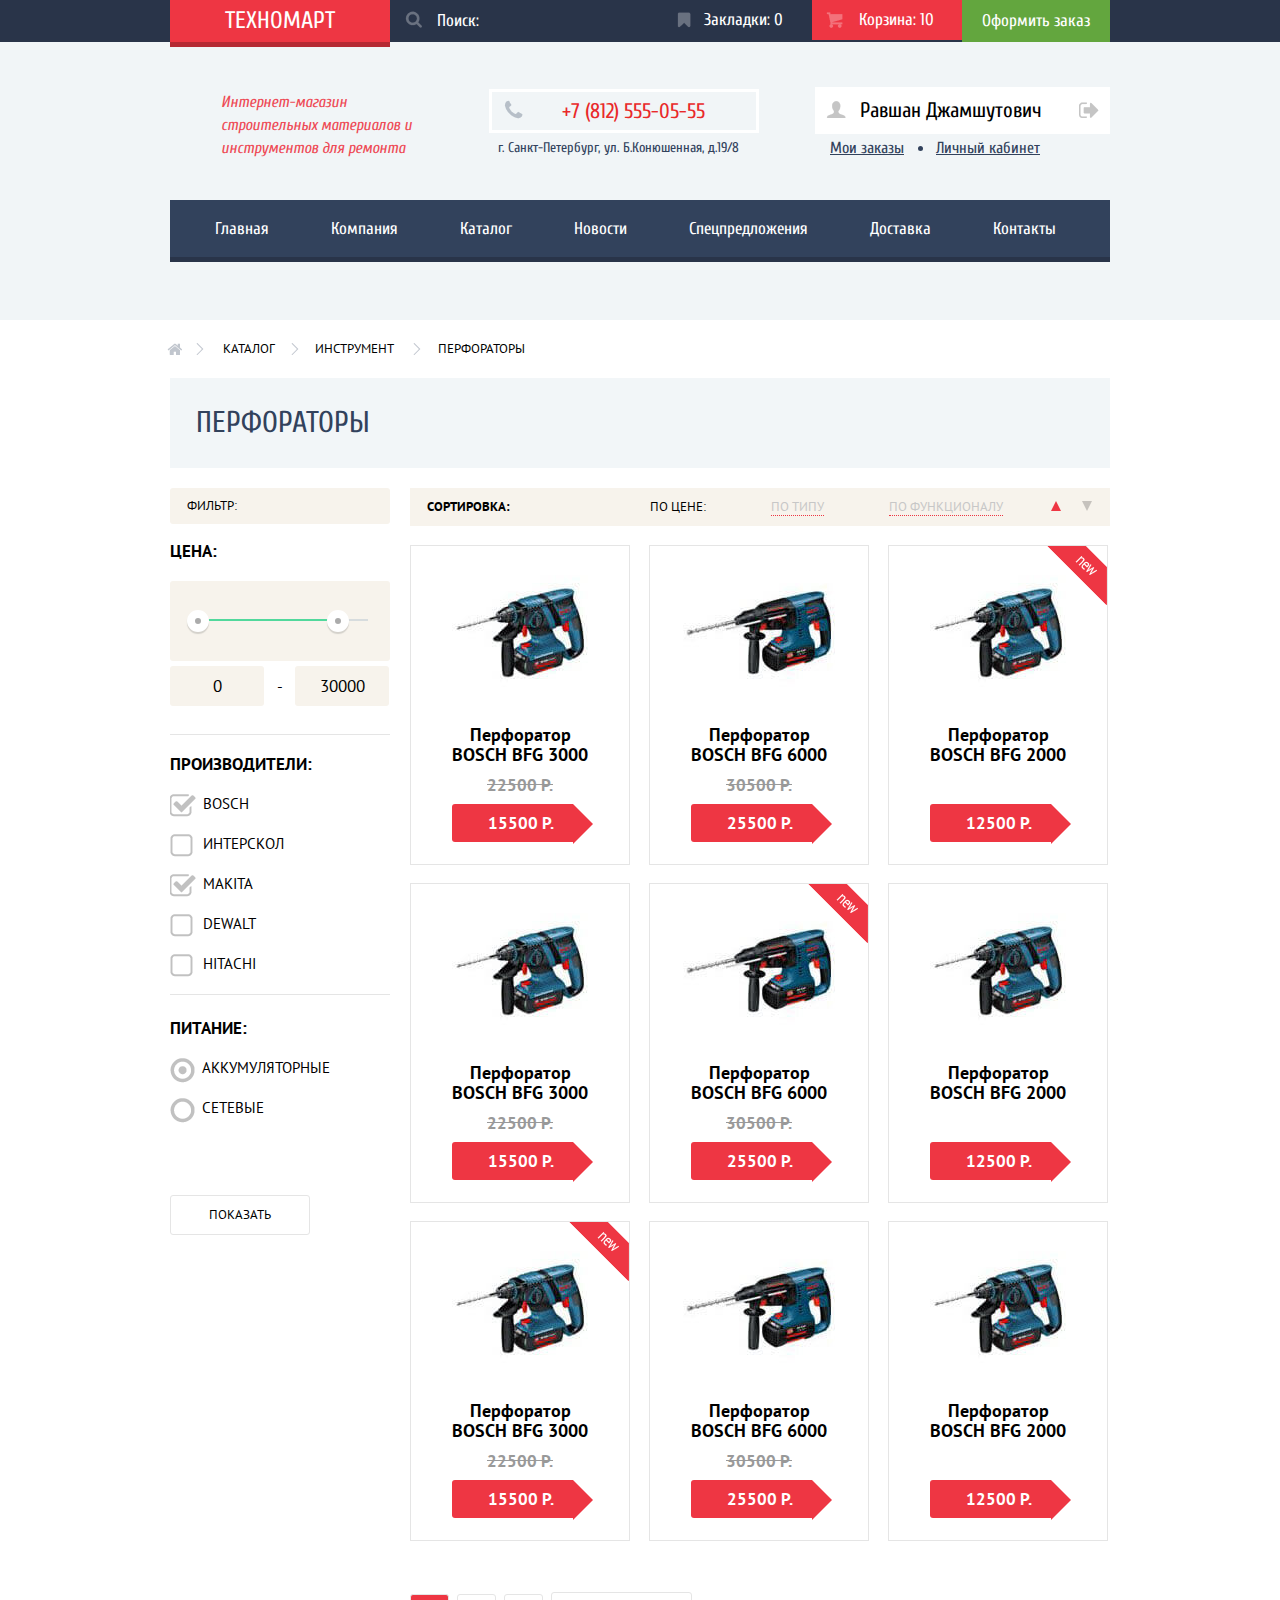
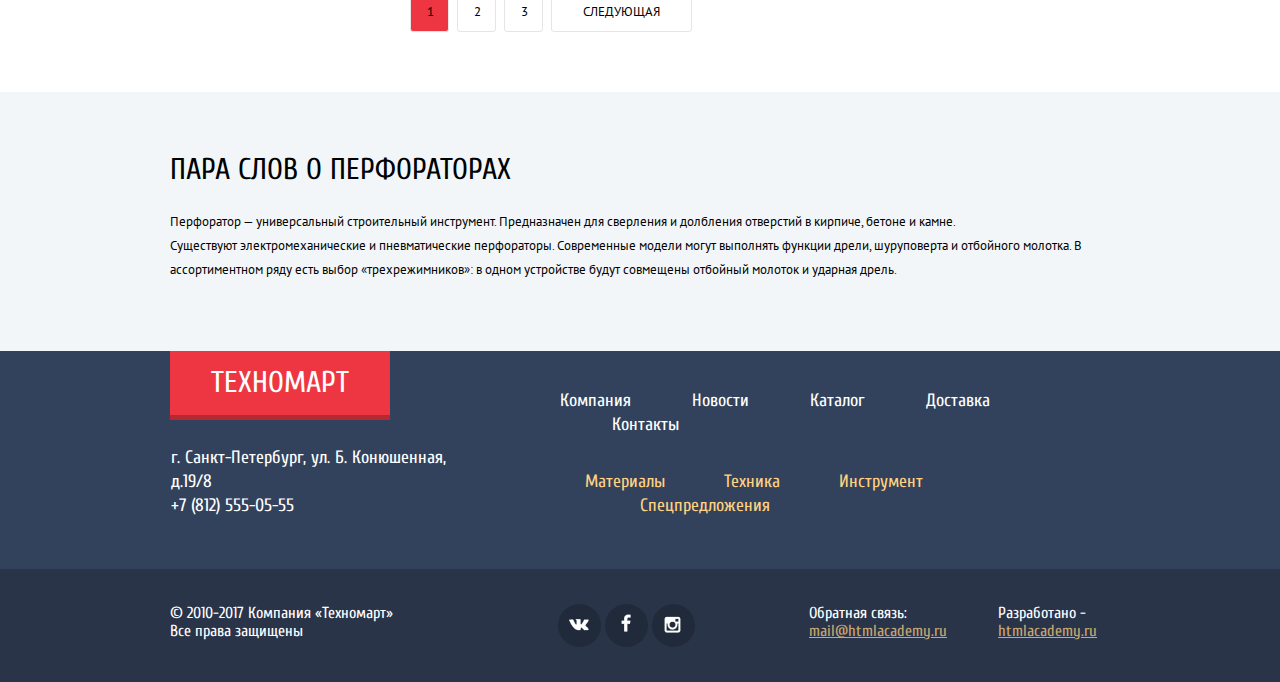
==== commit 8e6fc486: "final" ====
--- a/catalog.html
+++ b/catalog.html
@@ -45,7 +45,7 @@
 			            <div class="menu-middle-account-link">
 				            <a class="menu-middle-link" href="#">Мои заказы</a>
 				            <span class="menu-middle-account-dot"></span>
-				            <a class="menu-middle-link"href="#">Личный кабинет</a>
+				            <a class="menu-middle-link" href="#">Личный кабинет</a>
 			            </div>
 			        </div>
 				</div>
@@ -100,8 +100,8 @@
 				<fieldset>
 				    <legend>Производители:</legend>	
 				    
-				    	<input type="checkbox" checked id="bosh"  name="vendor">
-						<label for="bosh">bosh</label>
+				    	<input type="checkbox" checked id="bosch"  name="vendor">
+						<label for="bosch">bosch</label>
 
 						<input type="checkbox" id="interskol" name="vendor">
 						<label for="interskol">интерскол</label>
@@ -280,13 +280,11 @@
 					</div>
 				</div>
 
-				<div class="main-catalog-paginator">
-					<ul>
-						<li><span class="main-catalog-paginator-active">1</span></li>
-						<li><a href=#>2</a></li>
-						<li><a href=#>3</a></li>
-						<li><a href=#>Следующая</a></li>
-					</ul>
+				<div class="main-catalog-paginator">					
+					<a class="main-catalog-paginator-link main-catalog-paginator-active" href="#">1</a>
+					<a class="main-catalog-paginator-link" href="#">2</a>
+					<a class="main-catalog-paginator-link" href="#">3</a>
+					<a class="main-catalog-paginator-link main-catalog-paginator-next" href="#">Следующая</a>
 				</div>
 
 			</div>
@@ -295,7 +293,7 @@
 		<section class="main-about-product">
 			<div class="main-about-product-wrapper clearfix">
 				<h2 class="main-about-product-h2">Пара слов о перфораторах</h2>
-				<span>Перфоратор — универсальный строительный инструмент. Предназначен для сверления и долбления отверстий в кирпиче, бетоне и камне.</span>
+				<p>Перфоратор — универсальный строительный инструмент. Предназначен для сверления и долбления отверстий в кирпиче, бетоне и камне.</p>
 				<p>Существуют электромеханические и пневматические перфораторы. Современные модели могут выполнять функции дрели, шуруповерта и отбойного молотка. В ассортиментном ряду есть выбор «трехрежимников»: в одном устройстве будут совмещены отбойный молоток и ударная дрель.</p>		
 			</div>
 		</section>				
@@ -332,7 +330,7 @@
 
 		<div class="footer-bottom">
 			<div class="footer-bottom-wrapper clearfix">				
-				<p class="footer-bottom-copyright">&copy; 2010-2017 Компания "Техномарт" Все права защищены</p>
+				<p class="footer-bottom-copyright">&copy; 2010-2017 Компания «Техномарт» Все права защищены</p>
 
 				<div class="footer-bottom-social">
 					<a class="btn-social btn-social-vk" href="http://vk.com"></a>
--- a/css/style.css
+++ b/css/style.css
@@ -87,12 +87,11 @@
 }
 .menu-top-icon-search {
   position: absolute;
-  top: 10px;
-  left: 16px;
+  top: 11px;
+  left: 15px;
   padding: 0;
   width: 20px;
   height: 20px;
-  /*opacity: 0.3;*/
   vertical-align: middle;
   border: 0;
   background: transparent url("../img/sprite.png") no-repeat -166px -84px;
@@ -172,7 +171,7 @@
 .menu-bottom-middle-advertising {
   float: left;
   width: 205px;
-  margin: 4px 52px;
+  margin: 4px 51px;
   color: #ee4a55;
   font-style: italic;
   font-size: 16px;
@@ -182,7 +181,7 @@
   float: left;
   width: 270px;
   position: relative;
-  margin: 2px 0 0 10px;  
+  margin: 2px 0 0 12px;  
 }
 .bottom-middle-contacts-phone {
   font-size: 21px;
@@ -207,7 +206,7 @@
   line-height: 24px;
   color: #32425c;
   margin: 0;
-  padding: 5px 0 0 10px; 
+  padding: 3px 0 0 9px; 
 }
 .menu-top-order {
   float: right;
@@ -246,7 +245,7 @@
   color: #000000;
   text-decoration: none;
   margin: 0 3px 0 0;
-  padding: 14px 27px 12px 46px;
+  padding: 14px 26px 12px 46px;
   background: #ffffff;
 }
 .bottom-middle-account-logon:before {
@@ -270,7 +269,7 @@
   color: #000000;
   text-decoration: none;
   background: #ffffff;
-  padding: 13px 25px;
+  padding: 14px 26px;
 }
 .bottom-middle-account-logon:hover, .bottom-middle-account-registration:hover {
   color: #ee3643;
@@ -291,7 +290,13 @@
 .menu-bottom-nav li {
   display: inline-block;
   vertical-align: top;
-  min-width: 125px;
+  min-width: 110px;
+}
+.menu-bottom-nav li:first-child {
+  padding-left: 10px;
+}
+.menu-bottom-nav li:last-child {
+  padding-right: 20px;
 }
 .menu-bottom-nav-link {
   display: block;
@@ -379,7 +384,7 @@
   content: "";
   position: absolute;
   top: 13px;
-  right: 12px;
+  right: 11px;
   width: 20px;
   height: 18px;    
   background: #FFFFFF url(../img/sprite.png) no-repeat -56px -130px;
@@ -388,7 +393,7 @@
   content: "";
   position: absolute;
   top: 15px;
-  right: 12px;
+  right: 11px;
   width: 20px;
   height: 18px;    
   background: #FFFFFF url(../img/sprite.png) no-repeat -5px -5px;
@@ -397,7 +402,7 @@
   content: "";
   position: absolute;
   top: 13px;
-  right: 7px;
+  right: 11px;
   width: 20px;
   height: 18px;    
   background: #FFFFFF url(../img/sprite.png) no-repeat -56px -130px;
@@ -412,7 +417,7 @@
   color: #cacaca;
 }
 .menu-middle-account-link {
-  padding: 7px 0 0 16px;
+  padding: 5px 0 0 15px;
   clear: both;
 }
 .menu-middle-link { 
@@ -456,7 +461,7 @@
   vertical-align: top;
   width: 260px;
   height: 83px;
-  margin: 0 0 20px 20px;
+  margin: 0 0 20px 19px;
   padding: 20px;
 }
 .main-promo-item:first-child { 
@@ -635,7 +640,7 @@
   color: #ffffff;
 }
 .main-title-text { 
-  padding: 25px 0 0 24px; 
+  padding: 26px 0 0 22px; 
 }
 .main-title-text p {
   font-size: 18px;
@@ -643,17 +648,17 @@
   font-weight: normal;
   font-family: "PT Sans", Arial, sans-serif;
   text-transform: none;
-  margin: 8px 0 0 0;
+  margin: 5px 0 0 0;
 }
 .main-slide-btn {
-  margin: 102px 0 0 26px;
+  margin: 102px 0 0 25px;
   padding: 10px 48px;
   border-radius: 3px;
   float: left;
 }
 .main-section-header {
   background-color: #f7f3ec;
-  margin: 0 0 19px 0;
+  margin: 0 0 20px 0;
   width: 100%;
 }
 .main-section-header h2 {
@@ -663,15 +668,18 @@
   font-weight: normal;
   line-height: 30px;
   text-transform: uppercase;
-  margin: 30px 0 30px 26px;
+  margin: 28px 0 30px 25px;
   border-radius: 3px;
 }
 .main-section-btn {    
   float: right;
   padding: 11px 0;
-  margin: 24px 24px;
+  margin: 23px 25px;
   width: 255px;
   border-radius: 3px;
+}
+.main-products {
+  margin: 0 0 2px 0;
 }
 .main-products-catalog {
   font-size: 0;
@@ -725,13 +733,13 @@
   font-size: 17px;
   color: #999999;
   display: block;
-  margin: 9px 0 0 0;
+  margin: 10px 0 0 0;
 }
 .main-products-new-price {
   position: absolute;
   left: 41px;
   bottom: 22px;
-  padding: 10px 37px;    
+  padding: 10px 36px;    
   background-color: #ee3643;
   border-radius: 3px;
   font-size: 17px;
@@ -743,7 +751,7 @@
   content: "";
   position: absolute;
   top: 0px;
-  right: -20px;
+  right: -23px;
   border: 20px solid white;
   border-left-color: #EE3643;
 }
@@ -828,7 +836,7 @@
 .main-vendors-link {
   width: 220px;
   height: 145px;
-  margin: 0 20px 20px 0;
+  margin: 0 19px 20px 0;
   border: 1px solid #e5e5e5;
   box-sizing: border-box;
   display: inline-block;
@@ -874,10 +882,11 @@
 .main-slider-wrapper-block {
   position: relative;
   display: block;
+  overflow: hidden;
 }
 .main-slider-wrapper-block .main-slider-wrapper-block-text {
   float: left;
-  margin: 73px 0 0 80px;
+  margin: 70px 0 0 80px;
 }
 .main-slider-wrapper-block input { 
   display: none; 
@@ -911,14 +920,15 @@
 }
 .main-slider-wrapper-toggle label {
   width: 220px;
-  padding: 16px 0 18px 20px;
+  padding: 13px 0 15px 20px;
   display: block;
   font-size: 21px;
-  line-height: 24px;
+  line-height: 30px;
+  font-weight: bold;
   color: #ffffff;
 }
 .main-slider-wrapper-block-title {
-  margin: 0 0 25px 0;
+  margin: 0 0 28px 0;
   display: block;
   font-size: 36px;
   line-height: 30px;
@@ -952,7 +962,7 @@
   background: url("../img/delivery.png") no-repeat;
   width: 468px;
   height: 261px;
-  top: 26%;
+  top: 93px;
   left: 50%;
 }
 .main-slider-wrapper-guarantee-box:after {
@@ -1017,7 +1027,7 @@
   border-radius: 3px;
 }
 .main-aboutus {
-  margin: 85px 0 85px 0;
+  margin: 85px 0 87px 0;
 }
 .main-aboutus-wrapper {
   width: 940px;
@@ -1029,17 +1039,14 @@
   width: 540px;
 }
 .main-aboutus-h2 {
-  margin: 0 0 30px 0;
+  margin: 0 0 29px 0;
   font-size: 30px;
   font-weight: normal;
   line-height: 24px;
   text-transform: uppercase;
 }
 .main-aboutus-detail p {
-  margin: 15px 0;
-}
-.main-aboutus-detail p {
-  margin: 0 0 22px 0;
+  margin: 0 0 24px 0;
   font-family: "PT Sans", Arial, sans-serif;
   font-size: 13px;
   line-height: 24px;
@@ -1047,18 +1054,24 @@
 .main-aboutus-detail p:nth-child(3n) { 
   margin: 0;
 }
-.main-aboutus-detail p:last-child {
+.main-aboutus-detail p::last-of-type  {
   margin: 0 0 23px 0;
 }
 .main-aboutus-detail ul {
   font-size: 18px;
-  line-height: 32px;
+  line-height: 40px;
   padding: 0 0 0 35px;
 }
 .main-aboutus-detail li {
   list-style: none;
   position: relative;
   margin: 0 0 2px 0;
+}
+.main-aboutus-detail li:first-child { 
+  margin: -12px 0 0px 0; 
+}
+.main-aboutus-detail li:last-child { 
+  margin: -3px 0 2px 0;
 }
 .main-aboutus-detail li:before {
   position: absolute;
@@ -1067,7 +1080,7 @@
   height: 2px;
   background-color: #fb565a;
   left: -35px;
-  top: 15px;
+  top: 18px;
 }
 .main-aboutus-link {
   color: #000000; 
@@ -1079,16 +1092,17 @@
   width: 220px;
   color: #ffffff;
   border-radius: 3px;
-  padding: 12px 0;
-  margin: 35px 0 0 0;
+  padding: 9px 0;
+  margin: 28px 0 0 0;
 }
 .main-aboutus-contacts {
   width: 300px;  
   float: right;
+  margin: 0 2px 0 0px;
 }
 .main-aboutus-contacts p {
   width: 185px;
-  margin: 0 0 31px 0;
+  margin: 0 0 32px 0;
   font-family: "PT Sans", Arial, sans-serif;
   font-size: 13px;
   line-height: 24px;
@@ -1116,7 +1130,7 @@
   font-family: "PT Sans", Arial, sans-serif; 
   text-decoration: none;
   text-transform: uppercase;
-  margin: 0 25px;
+  margin: 0 23px;
   position: relative;
 }
 .main-breadcrumbs a { 
@@ -1127,19 +1141,19 @@
 .main-breadcrumbs:before {
   content: "";
   position: absolute;
-  left: -31px;
+  left: -33px;
   top: 3px;
   width: 15px;
   height: 12px;
   background: #ffffff url("../img/sprite.png") no-repeat -25px -105px;
 }
 .main-breadcrumbs li:nth-child(2n) { 
-  margin: 0px 11px; 
+  margin: 0px 13px; 
 }
 .main-breadcrumbs li:first-child:before {
   content: "";
   position: absolute;
-  left: -28px;
+  left: -27px;
   top: 3px;
   width: 8px;
   height: 12px;
@@ -1155,19 +1169,19 @@
   background: #ffffff url("../img/sprite.png") no-repeat -5px -34px;
 }
 .main-breadcrumbs li:last-child {
-  margin: 0 29px;
+  margin: 0 27px;
 }
 .main-breadcrumbs li:last-child:before {
   content: "";
   position: absolute;
-  left: -24px;
+  left: -25px;
   top: 3px;
   width: 8px;
   height: 12px;
   background: #ffffff url("../img/sprite.png") no-repeat -5px -34px;
 }
 .main-calalog-header {
-  padding: 30px 0 30px 28px;
+  padding: 30px 0 30px 26px;
   background-color: #f2f6f8;  
   font-size: 30px;
   line-height: 30px;
@@ -1187,14 +1201,14 @@
   font-size: 13px;
   line-height: 18px;  
   background-color: #f7f3ec;
-  padding: 11px 21px;
-  margin: 0 0 9px 0;
+  padding: 9px 17px;
+  margin: 0 0 12px 0;
   border-radius: 3px
 }
 .main-form-filter fieldset {
   border: none;
   margin: 0;  
-  padding: 0 0 25px 0;
+  padding: 0 0 28px 0;
   border-bottom: 1px solid #e5e5e5;
 } 
 .main-form-filter legend {      
@@ -1208,7 +1222,7 @@
 .main-form-scale {
   height: 42px;
   padding: 38px 22px 0 ;
-  margin: 0 0 8px 0;
+  margin: 0 0 5px 0;
   border-radius: 3px;
   background-color: #f7f3ec;
 }
@@ -1229,7 +1243,7 @@
   border-radius: 50%;
   background-color: #ababab;  
   top: 122px;
-  left: 21px; 
+  left:17px; 
   box-shadow: 0 2px 1px 0 #d4d1cb;  
   cursor: pointer;
 }
@@ -1242,8 +1256,8 @@
   background-color: #ababab;
   box-shadow: 0 2px 1px 0 #d4d1cb;
   cursor: pointer;
-  top: 121px;
-  left: 161px;
+  top: 122px;
+  left: 157px;
 }
 .main-form-price {
   font-size: 0;
@@ -1259,7 +1273,7 @@
   text-align: center;
   box-sizing: border-box;
   padding: 11px 0;
-  margin: 0 12px 0 0;
+  margin: 0 13px 0 0;
 }
 .main-form-price-max {
   width: 94px;
@@ -1280,7 +1294,7 @@
   font-family: "PT Sans", Arial, sans-serif;
 }
 .main-form-filter fieldset:not(:first-of-type) {
-  margin: 15px 0 0 0;
+  margin: 14px 0 0 0;
   padding: 0 0 0 0;
 }
 .main-form-filter label {
@@ -1294,7 +1308,7 @@
 .main-form-filter input[type="checkbox"] ~ label {
   position: relative;
   display: block;
-  padding: 0 0 20px 35px;
+  padding: 0 0 20px 33px;
 }
 .main-form-filter input[type="checkbox"] ~ label:before {
   content: "";
@@ -1316,12 +1330,12 @@
 .main-form-filter input[type="checkbox"]:checked + label:before {
   width: 27px;
   height: 23px;
-  background:#ffffff url("../img/sprite.png") no-repeat -38px -57px;
+  background:#ffffff url("../img/sprite.png") no-repeat -39px -57px;
 }
 .main-form-filter input[type="checkbox"]:checked + label:hover:before {
   width: 27px;
   height: 23px;
-  background:#ffffff url("../img/spritesheet.png") no-repeat -5px -38px;
+  background:#ffffff url("../img/spritesheet.png") no-repeat -6px -38px;
   cursor: pointer;
 }
 .main-form-filter input[type="radio"] {
@@ -1330,7 +1344,7 @@
 .main-form-filter input[type="radio"] ~ label {
   position: relative;
   display: block;
-  padding: 0 0 20px 40px;
+  padding: 0 0 20px 32px;
 }
 .main-form-filter input[type="radio"] ~ label:before{
   content: "";
@@ -1360,9 +1374,9 @@
   background: #ffffff url("../img/spritesheet.png") no-repeat -5px -75px;
   cursor: pointer;
 }
-
 .main-form-filter fieldset:last-of-type {
-  padding: 0 0 60px 0;
+  padding: 0 0 57px 0;
+  margin: 18px 0 0 0;
   border: none;
 }
 .main-form-filter button {
@@ -1395,7 +1409,7 @@
   line-height: 18px;
   font-family: "PT Sans", Arial, sans-serif;
   font-weight: bold;
-  margin: 0 0 0 5px;
+  margin: 0 0 0 4px;
 }
 .main-catalog-menu-header {
   float: right;
@@ -1439,7 +1453,7 @@
   border-right: 5px solid transparent;
   border-top: 10px solid #c6c2bd;
   float: left;
-  margin: 0 0 0 20px;
+  margin: 0 0 0 21px;
 }
 .menu-catalog-arrow-active {  
   border-left: 5px solid transparent;
@@ -1457,47 +1471,52 @@
   border-top: 10px solid #000000;
 }
 .main-catalog-paginator {
-  padding: 43px 0 0 0;
+  padding: 33px 0 0 0;
   font-size: 13px;
   line-height: 18px;
   font-family: "PT Sans", Arial, sans-serif;
-}
-.main-catalog-paginator ul {
-  margin: 0;
-  padding: 0;
-}
-.main-catalog-paginator li {
+  text-transform: uppercase;
+}
+.main-catalog-paginator-active {
+  color: #fef5f6;
+  background: #ee3643;
   display: inline-block;
   vertical-align: baseline;
-  padding-left: 3px;
-}
-.main-catalog-paginator li:first-child {
-  padding: 0 0 0 0;
-}
-.main-catalog-paginator-active {  
-  background-color: #ee3643;
-  color: #ffffff;
+  padding: 8px 14px 10px 16px;
+  margin: 0 5px 0 0;  
+  text-decoration: none;
+  color: #000;
   border: 1px solid #e5e5e5;
   border-radius: 3px;
-  padding: 10px 16px;
-}
-.main-catalog-paginator a {
-  padding: 10px 17px;
+}
+.main-catalog-paginator-link {
+  display: inline-block;
+  vertical-align: baseline;
+  padding: 8px 14px 10px 16px;
+  margin: 0 5px 0 0;  
+  text-decoration: none;
+  color: #000;
   border: 1px solid #e5e5e5;
   border-radius: 3px;
-  color: #000000;
-  text-transform: uppercase;
-  text-decoration: none;
-}
-.main-catalog-paginator a:hover {
+}
+.main-catalog-paginator-next {
+  display: inline-block;
+  vertical-align: baseline;
+  padding: 10px 31px;  
+  text-decoration: none;
+  color: #000;
+  border: 1px solid #e5e5e5;
+  border-radius: 3px;
+}
+.main-catalog-paginator-link:hover {
   border: 1px solid #bdc6ca;
 }
-.main-catalog-paginator a:active {
+.main-catalog-paginator-link:active {
   border: 1px solid #ee3643;
 }
 .main-about-product { 
   background-color: #f2f6f8;
-  margin: 70px 0 0 0; 
+  margin: 60px 0 -1px 0; 
 }
 .main-about-product-wrapper  {
   width: 940px;
@@ -1505,7 +1524,7 @@
   padding: 0 10px;
 }
 .main-about-product-h2 {
-  margin: 67px 0 29px 0;
+  margin: 66px 0 28px 0;
   font-size: 30px;
   font-weight: normal;
   line-height: 24px;
@@ -1518,6 +1537,10 @@
   line-height: 24px;
 }
 .main-about-product-wrapper span {
+  margin: 0;
+  padding: 0;
+}
+.main-about-product-wrapper p {
   margin: 0;
   padding: 0;
 }
@@ -1568,7 +1591,7 @@
   width: 570px;  
 }
 .footer-top-site-nav ul { 
-  padding: 23px 0 0 20px; 
+  padding: 24px 0 0 20px; 
 }
 .footer-top-site-nav li {
   list-style: none;
@@ -1580,7 +1603,7 @@
   padding: 0; 
 }
 .footer-top-site-nav li:last-child { 
-  padding: 0 0 0 49px; 
+  padding: 0 0 0 52px; 
 }
 .footer-top-site-nav a {
   font-size: 18px;
@@ -1607,7 +1630,7 @@
   list-style: none;
   display: inline-block;
   vertical-align: top;
-  padding: 0 0 0 54px;
+  padding: 0 0 0 55px;
 }
 .footer-top-shop-nav li:first-child { 
   padding: 0; 
@@ -1616,6 +1639,7 @@
   font-size: 18px;
   line-height: 24px;
   color: #ffd180;
+  text-decoration: none;
 }
 .footer-top-shop-nav a:hover { text-decoration: underline; }
 .footer-top-shop-nav a:active { 
@@ -1658,7 +1682,7 @@
   background: #212a3a url("../img/icon-fb.png") no-repeat 16px 10px;
 }
 .btn-social-ig {
-  background: #212a3a url("../img/icon-ig.png") no-repeat 13px 12px;
+  background: #212a3a url("../img/icon-ig.png") no-repeat 12px 12px;
 }
 .btn-social-vk:hover,
 .btn-social-fb:hover,
@@ -1675,7 +1699,7 @@
 .footer-bottom-designed {
   float: right;
   width: 110px;
-  margin: 0;
+  margin: 0 2px 0 0px;
   font-size: 16px;
   line-height: 18px;
 }
@@ -1699,10 +1723,8 @@
 .modal-email-popup {
   display: none;
 }
-/*.main-aboutus-email:active ~ .modal-email-popup { display: block; }*/
 .modal-email-popup {
-  width: 620px;
-  height: 430px;
+  width: 620px;  
   position: fixed;
   top: 36%;
   background-color: #ffffff;
@@ -1726,18 +1748,25 @@
   background: #ffffff url("../img/cross.png") no-repeat;
 }
 .email-popup-form-top { 
-  margin: 20px 80px 0 80px; width: 460px; 
+  margin: 20px 80px 0 80px;
 }
 .modal-email-popup label { 
   float: left; 
 }
+.modal-email-popup label:nth-child(2n) { 
+  float: right;   
+  margin: 0;
+  padding: 0;
+}
+.modal-email-popup label:last-child {
+  margin: 35px 0 0 0;
+}
 .modal-email-popup span {
   display: block;
   margin: 0 0 13px 0;
   font-size: 18px;
 }
 .modal-email-popup input[type=text] {
-  margin: 0 20px 17px 0;
   padding: 9px 49px 9px 15px;
   font-size: 13px;
   line-height: 18px;
@@ -1745,9 +1774,6 @@
   color: #999999;
   border: 2px solid #d7dcde;
   border-radius: 3px;
-}
-.modal-email-popup label:last-of-type input[type=text] {
-  margin-right: 0;
 }
 .modal-email-popup textarea {
   font-size: 13px;
@@ -1759,7 +1785,7 @@
   border: 2px solid #d7dcde;
   resize: none;
   box-sizing: border-box;
-  width: 100%
+  width: 460px;
 }
 .email-popup-submit {
   padding: 33px 0;
@@ -1808,7 +1834,7 @@
   margin: 10px 10px;
   width: 21px;
   height: 21px;
-  background: #ffffff url("../img/cross.png") no-repeat;
+  background: transparent url("../img/cross.png") no-repeat;
 }
 .modal-add-product {
   width: 620px;
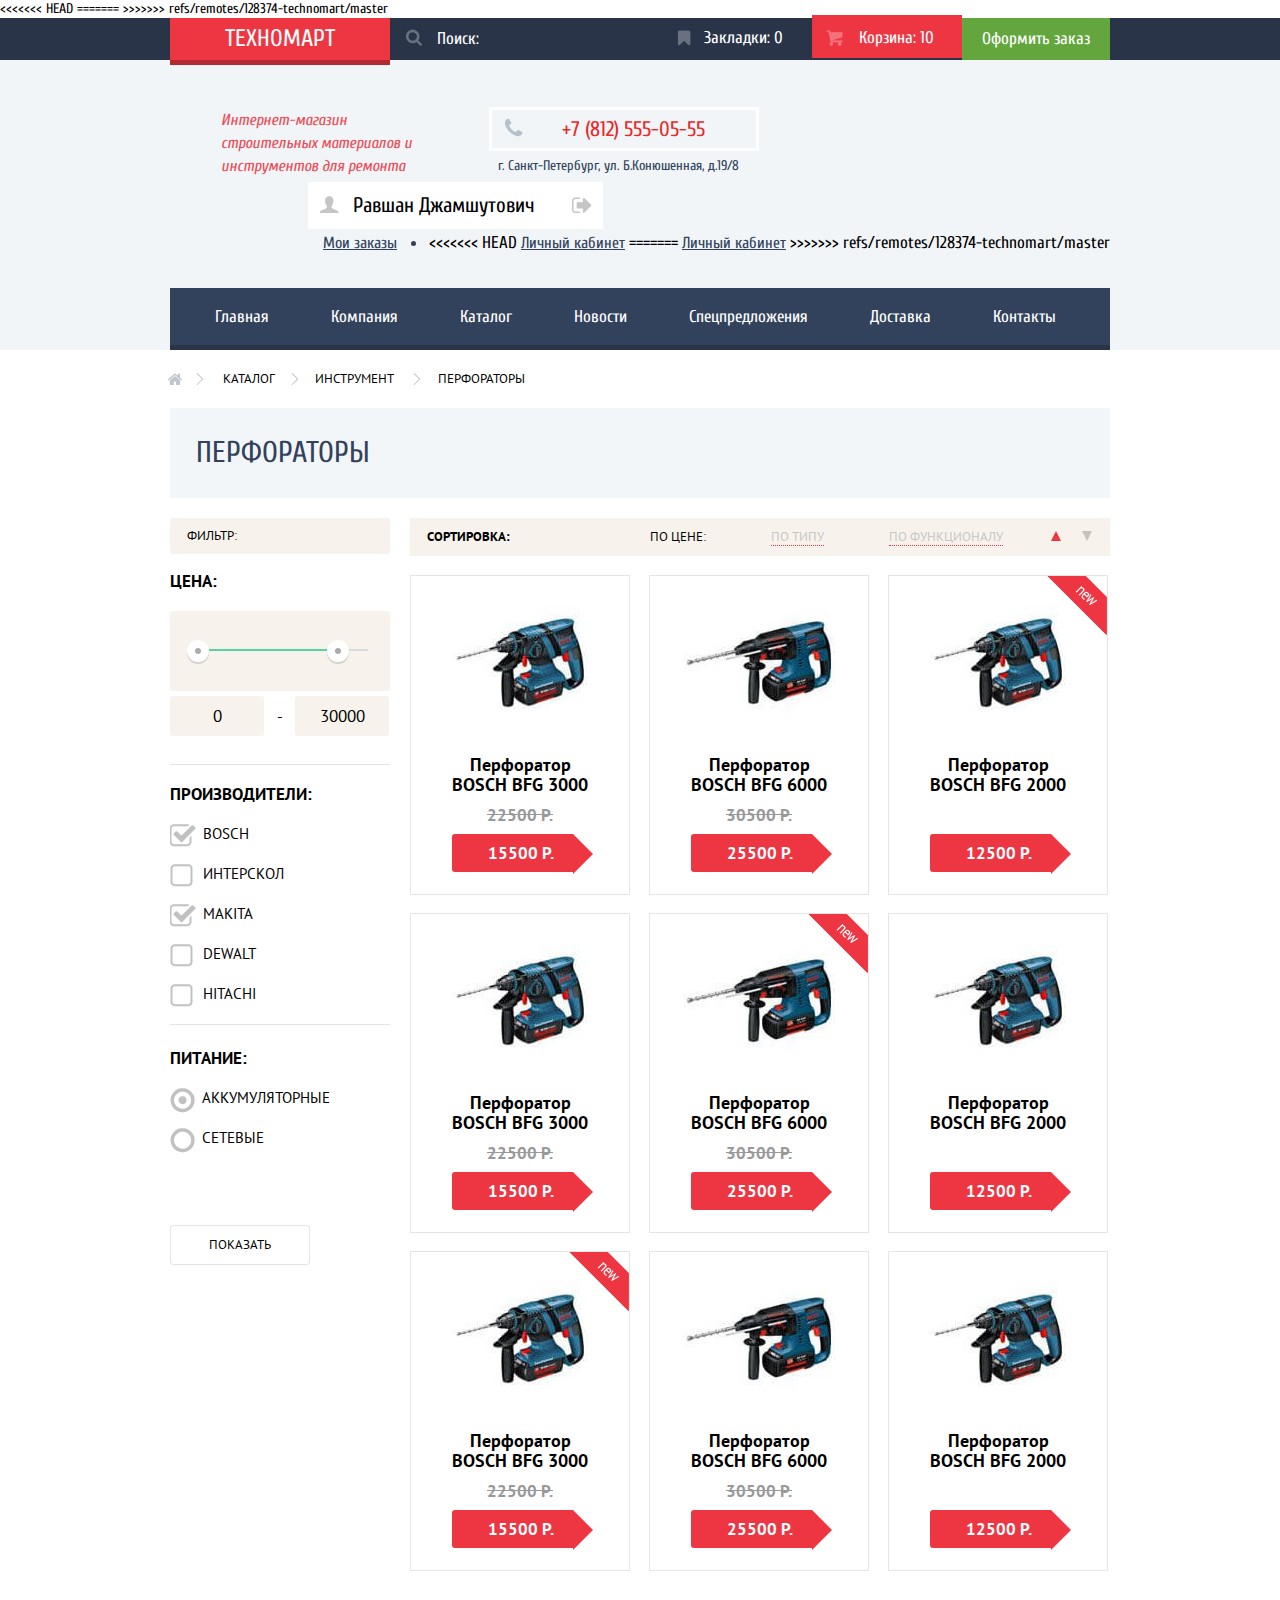
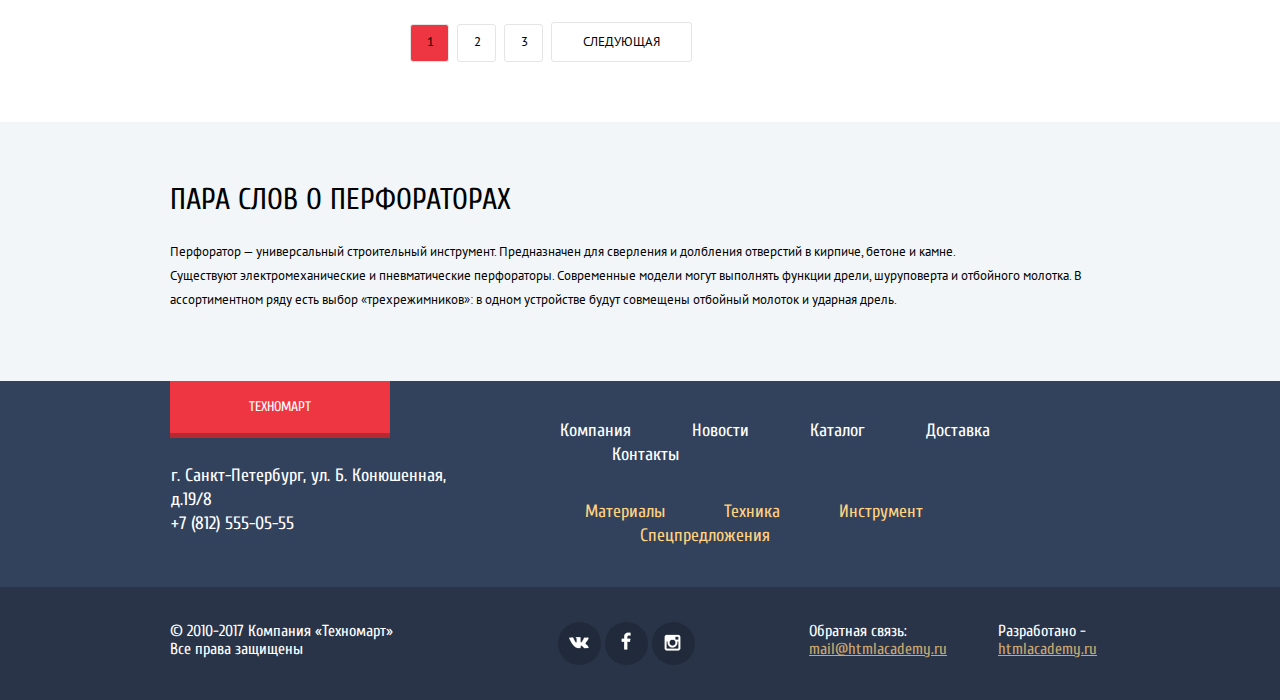
==== commit 7a98cccc: "final" ====
--- a/catalog.html
+++ b/catalog.html
@@ -5,7 +5,11 @@
 	<title>HTML Academy: Техномарт Каталог товаров</title> 
 	<meta http-equiv="X-UA-Compatible" content="IE=Edge">
 	<link href="https://fonts.googleapis.com/css?family=Cuprum:400,400i%7CPT+Sans:400,700&amp;subset=cyrillic" rel="stylesheet">
+<<<<<<< HEAD
+	<link href="css/style.min.css" rel="stylesheet">
+=======
 	<link href="css/style.css" rel="stylesheet">
+>>>>>>> refs/remotes/128374-technomart/master
 	<link href="css/normalize.min.css" rel="stylesheet">
 </head>
 <body>
@@ -45,7 +49,11 @@
 			            <div class="menu-middle-account-link">
 				            <a class="menu-middle-link" href="#">Мои заказы</a>
 				            <span class="menu-middle-account-dot"></span>
+<<<<<<< HEAD
 				            <a class="menu-middle-link" href="#">Личный кабинет</a>
+=======
+				            <a class="menu-middle-link"href="#">Личный кабинет</a>
+>>>>>>> refs/remotes/128374-technomart/master
 			            </div>
 			        </div>
 				</div>
--- a/css/style.min.css
+++ b/css/style.min.css
@@ -0,0 +1 @@
+.btn,body{font-size:14px;font-weight:400;line-height:18px;font-family:Cuprum,Arial,sans-serif}.clearfix,.clearfix:after{content:"";display:table}.btn,.header,.menu-top-search-box,body{font-family:Cuprum,Arial,sans-serif}.btn,.menu-top-basket,.menu-top-bookmarks,.menu-top-order{text-decoration:none;text-align:center}.btn,.main-promo-btn,.main-slide-slides-title{text-transform:uppercase}body{color:#000;margin:0;padding:0;-webkit-font-smoothing:antialiased;-moz-osx-font-smoothing:grayscale}.btn{background-color:#ee3643;color:#fff;cursor:pointer}.btn:hover{background-color:#ca2c37}.btn:active{background-color:#ba2732;color:#f7eaeb}.clearfix:after{clear:both}.header{width:100%;font-size:17px}.header-menu-top{min-height:42px;background-color:#293449}.menu-top-wrapper{width:940px;margin:0 auto;padding:0 10px}.menu-top-logo{width:220px;padding:9px 0;float:left;font-size:24px;line-height:24px;box-shadow:0 5px 0 0 #b52933}.menu-top-logo:active{box-shadow:0 5px 0 0 #8e1e26}.menu-top-search{position:relative;display:inline-block;vertical-align:baseline;width:268px;box-sizing:border-box;color:#fff}.menu-top-search-box{padding:11px 0 11px 49px;width:100%;border:none;background-color:transparent;font-size:17px;line-height:18px}.menu-top-search label{position:absolute;top:12px;left:47px;background-color:transparent}.menu-top-icon-search{position:absolute;top:11px;left:15px;padding:0;width:20px;height:20px;vertical-align:middle;border:0;background:url(../img/sprite.png) -166px -84px no-repeat}.menu-top-basket:before,.menu-top-bookmarks:before{height:16px;content:""}.menu-top-search-box label,.menu-top-search-box:hover{background-color:#212a3a}.menu-top-search-box:active{background-color:#293449}.menu-top-search-box:focus{background-color:#fff}.menu-top-search-box:focus~label{display:none}.menu-top-search-box:hover~button{background:url(../img/sprite.png) -5px -165px no-repeat}.menu-top-search-box:focus~button{background:url(../img/sprite.png) -167px -111px no-repeat}.menu-top-bookmarks{padding:10px 32px 11px 40px;position:relative;color:#fff}.menu-top-bookmarks:before{position:absolute;left:15px;top:12px;width:14px;background:url(../img/sprite.png) -116px -31px no-repeat}.menu-top-basket:hover,.menu-top-bookmarks:hover{background-color:#212a3a}.menu-top-bookmarks:hover:before{background:url(../img/sprite.png) -140px -31px no-repeat}.menu-top-basket{position:relative;padding:10px 30px 11px 41px;color:#fff}.menu-top-basket:before{position:absolute;left:8px;top:13px;width:17px;background:url(../img/sprite.png) -116px -5px no-repeat}.menu-top-basket:hover:before{background:url(../img/sprite.png) -143px -5px no-repeat}.menu-top-basket:active,.menu-top-bookmarks:active{background-color:#161d29;color:#babbbd;opacity:.3}.menu-bottom-middle{padding:45px 0;width:100%}.menu-bottom-middle-advertising{float:left;width:205px;margin:4px 51px;color:#ee4a55;font-style:italic;font-size:16px;line-height:23px}.menu-bottom-middle-contacts{float:left;width:270px;position:relative;margin:2px 0 0 12px}.bottom-middle-contacts-phone{font-size:21px;line-height:18px;text-align:center;color:#e9292a;border:3px solid #fff;padding:10px 15px 10px 34px;margin:0}.bottom-middle-contacts-phone:before{content:"";position:absolute;width:19px;height:19px;left:15px;top:11px;background:url(../img/sprite.png) -170px -5px no-repeat #f1f5f7}.bottom-middle-contacts-addr{font-size:14px;line-height:24px;color:#32425c;margin:0;padding:3px 0 0 9px}.menu-top-order{float:right;background-color:#63a63e;padding:12px 22px;line-height:18px;color:#fff}.menu-top-order:hover{background-color:#5fbb2d}.menu-top-order:active{background-color:#518534;color:#b1c5a8}.bottom-middle-account-logon,.bottom-middle-account-registration{color:#000;display:inline-block;vertical-align:top;text-decoration:none}.header-menu-bottom{background-color:#f1f5f7}.menu-bottom-wrapper{width:940px;margin:0 auto;padding:0 10px;min-height:278px}.menu-bottom-middle-account{float:right;position:relative;font-size:21px;line-height:18px}.bottom-middle-account-logon{margin:0 3px 0 0;padding:14px 26px 12px 46px;background:#fff}.bottom-middle-account-logon:before{content:"";position:absolute;width:20px;height:17px;left:13px;top:15px;background:url(../img/sprite.png) -136px -105px no-repeat #fff}.bottom-middle-account-logon:hover:before{background:url(../img/sprite.png) -25px -132px no-repeat #fff}.bottom-middle-account-logon:active:before{background:url(../img/sprite.png) -136px -105px no-repeat #fff}.bottom-middle-account-registration{background:#fff;padding:14px 26px}.bottom-middle-account-logon:hover,.bottom-middle-account-registration:hover{color:#ee3643}.bottom-middle-account-logon:active,.bottom-middle-account-registration:active{color:#cacaca}.menu-bottom-nav{background-color:#32425c;border-bottom:5px solid #293449;margin:-9px 0 0}.menu-bottom-nav ul{font-size:0;padding:0;text-align:center}.menu-bottom-nav li{display:inline-block;vertical-align:top;min-width:110px}.menu-bottom-nav li:first-child{padding-left:10px}.menu-bottom-nav li:last-child{padding-right:20px}.menu-bottom-nav-link{display:block;padding:20px 31px;font-size:17px;line-height:17px;color:#fff;text-decoration:none;text-align:center}.menu-bottom-nav li:hover{background-color:#293449}.menu-bottom-nav li:active{background-color:#1d2739;color:#93969c}.menu-bottom-nav-link:active{color:#93969c}.menu-top-basket-catalog{position:relative;padding:13px 28px 11px 47px}.menu-top-basket-catalog:before{content:"";position:absolute;left:14px;top:15px;width:17px;height:16px;background:url(../img/sprite.png) -116px -5px no-repeat #ee3643}.menu-top-basket-catalog:hover:before{background:url(../img/sprite.png) -143px -5px no-repeat #ee3643}.menu-top-basket-catalog:active:before{background:url(../img/sprite.png) -116px -5px no-repeat #ee3643}.menu-top-bookmarks-full{padding:10px 32px 11px 42px}.menu-top-basket-full{background-color:#ee3643;margin:0 0 0 -7px;color:#fff;text-decoration:none;text-align:center}.menu-top-basket-full:active{color:#babbbd}.menu-top-order-full{padding:12px 20px}.menu-middle-account{float:right}.menu-middle-account-icon{float:left;position:relative;margin:0;padding:14px 68px 15px 45px;font-size:21px;line-height:18px;color:#000;text-decoration:none;background-color:#fff}.menu-middle-account-icon:before{content:"";position:absolute;width:27px;height:17px;top:14px;left:11px;background:url(../img/sprite.png) -53px -165px no-repeat #fff}.menu-middle-account-logout{float:left;position:relative}.menu-middle-icon-logout,.menu-middle-icon-logout:active,.menu-middle-icon-logout:hover{position:absolute;right:11px;width:20px;height:18px;content:""}.menu-middle-icon-logout{top:13px;background:url(../img/sprite.png) -56px -130px no-repeat #FFF}.menu-middle-icon-logout:hover{top:15px;background:url(../img/sprite.png) -5px -5px no-repeat #FFF}.menu-middle-icon-logout:active{top:13px;background:url(../img/sprite.png) -56px -130px no-repeat #FFF}.menu-middle-account-icon:hover:before{background:url(../img/sprite.png) -83px -165px no-repeat #fff}.menu-middle-account-icon:active:before{background:url(../img/sprite.png) -53px -165px no-repeat #fff}.menu-middle-account-icon:active{color:#cacaca}.menu-middle-account-link{padding:5px 0 0 15px;clear:both}.menu-middle-link{font-size:16px;line-height:18px;color:#32425c;text-decoration:underline}.menu-middle-link:hover{color:#ee3643}.menu-middle-link:active{color:#cacaca}.menu-middle-account-dot{width:5px;height:5px;margin:0 9px 2px 10px;background-color:#32425c;border-radius:50%;display:inline-block;vertical-align:baseline}.main{width:100%;margin:0 auto}.main-wrapper{width:940px;margin:0 auto;padding:0 10px}.main-promo-items{position:relative;font-size:0;margin:58px 0 35px}.main-promo-item{display:inline-block;vertical-align:top;width:260px;height:83px;margin:0 0 20px 19px;padding:20px}.main-promo-item:first-child{margin-left:0}.main-promo-item span{display:block;font-size:24px;font-weight:700;line-height:30px;color:#fff;margin:1px 0 12px 1px}.main-promo-btn{display:inline-block;vertical-align:baseline;width:135px;font-size:14px;color:#fff;text-decoration:none;text-align:center;padding:11px 2px;background-color:rgba(0,0,0,.1);border-radius:3px}.main-promo-btn:hover{background-color:rgba(0,0,0,.2)}.main-promo-btn:active{background-color:rgba(0,0,0,.3)}.main-promo-item-material{position:relative;background-color:#f6b22d;background-image:url(../img/bin.png);background-repeat:no-repeat;background-position:83% 57%}.main-promo-item-material:after{content:"";position:absolute;width:60px;height:59px;top:0;right:0;background:url(../img/new-flag.png) no-repeat}.main-promo-item-delivery,.main-promo-item-discount,.main-promo-item-equipment,.main-promo-item-instruments{background-repeat:no-repeat;position:relative}.main-promo-item-instruments{background-color:#4aafde;background-image:url(../img/drill.png);background-position:87% 57%}.main-promo-item-equipment{background-color:#cc79d1;background-image:url(../img/tractor.png);background-position:85% 54%}.main-promo-item-discount{float:right;background-color:#85d179;background-image:url(../img/pushcart.png);background-position:81% 52%}.main-promo-item-delivery{float:right;background-color:#f6b22d;background-image:url(../img/car.png);background-position:86% 55%}.main-slider-wrapper{position:relative;box-sizing:border-box}.main-slider-slide{position:relative;width:620px;float:left}.main-slider-slide input{display:none}.main-slide-control{position:absolute;width:100%;z-index:100;top:115px}.main-slide-label-next{float:right;margin:0 21px 0 0;background:url(../img/sprite.png) -166px -34px no-repeat;width:22px;height:40px;cursor:pointer}.main-slide-label-prev{float:left;margin-left:23px;background:url(../img/sprite.png) -104px -92px no-repeat;height:40px;width:22px;cursor:pointer}.main-slide-control .main-slide-label-next:hover,.main-slide-control .main-slide-label-prev:hover{opacity:.7}#main-slide-sw-next:checked~.main-slide-circle .main-slide-circle-next,#main-slide-sw-prev:checked~.main-slide-circle .main-slide-circle-prev{background-color:#ee3643}#main-slide-sw-next:checked~.main-slide-inside .main-slide-slides{transform:translate(-620px);-webkit-transform:translate(-620px);-moz-transform:translate(-620px);-ms-transform:translate(-620px);-o-transform:translate(-620px)}#main-slide-sw-prev:checked~.main-slide-inside .main-slide-slides{transform:translate(0);-webkit-transform:translate(0);-moz-transform:translate(0);-ms-transform:translate(0);-o-transform:translate(0)}.main-slide-circle{position:absolute;bottom:24px;left:290px;z-index:100}.main-slide-circle label{display:inline-block;vertical-align:baseline;margin:0 4px;width:6px;height:6px;border-radius:50%;background-color:#fff;border:3px solid #fff}.main-slide-inside{overflow:hidden}.main-slide-slides{width:9999px}.main-slide-slides-content{float:left;width:620px;height:265px}.main-slide-slides-content:nth-child(1){background:url(../img/slider-1.jpg) no-repeat #fff}.main-slide-slides-content:nth-child(2){background:url(../img/slider-2.jpg) no-repeat #fff}.main-slide-slides-title{min-height:105px;font-size:36px;line-height:30px;font-weight:700;color:#fff}.main-title-text{padding:26px 0 0 22px}.main-title-text p{font-size:18px;line-height:24px;font-weight:400;font-family:"PT Sans",Arial,sans-serif;text-transform:none;margin:5px 0 0}.main-slide-btn{margin:102px 0 0 25px;padding:10px 48px;border-radius:3px;float:left}.main-section-header{background-color:#f7f3ec;margin:0 0 20px;width:100%}.main-section-header h2{float:left;color:#32425c;font-size:30px;font-weight:400;line-height:30px;text-transform:uppercase;margin:28px 0 30px 25px;border-radius:3px}.main-section-btn{float:right;padding:11px 0;margin:23px 25px;width:255px;border-radius:3px}.main-products{margin:0 0 2px}.main-products-catalog{font-size:0;margin:0}.main-products-catalog-item{font-size:18px;font-weight:700;font-family:"Pt Sans",Arial,sans-serif;line-height:20px;text-align:center;width:220px;height:320px;position:relative;display:inline-block;margin:0 19px 18px 0;vertical-align:top;border:1px solid #e5e5e5;box-sizing:border-box}.main-products-catalog-item img{padding:5px 0 0}.main-catalog-item-last{margin:0 0 0 20px}.main-products-catalog-item:nth-child(3n){margin:0}.main-products-catalog-item:hover{box-shadow:0 0 10px 5px rgba(0,0,0,.2)}.main-products-item-new:before{content:"";position:absolute;width:60px;height:59px;top:0;right:0;background:url(../img/new-flag.png) no-repeat}.main-products-item-link{display:block;color:#000;text-decoration:none;text-align:center;margin:6px auto;width:160px}.main-products-old-price{font-size:17px;color:#999;display:block;margin:10px 0 0}.main-products-new-price{position:absolute;left:41px;bottom:22px;padding:10px 36px;background-color:#ee3643;border-radius:3px;font-size:17px;line-height:18px;color:#fff;text-decoration:none}.main-products-new-price:after{content:"";position:absolute;top:0;right:-23px;border:20px solid #fff;border-left-color:#EE3643}.main-products-new-price:hover{cursor:pointer}.main-products-catalog-item .main-products-item-menu{position:absolute;top:0;left:0;width:220px;height:88px;padding:40px 0;z-index:10;background-color:rgba(255,255,255,.9)}.main-products-item-menu{display:none}.main-products-catalog-item:hover .main-products-item-menu{display:block}.main-products-item-bookmark,.main-products-item-buy{display:block;width:130px;margin:0 auto 7px;padding:7px 0;background-color:#63a63e;color:#fff;font-size:14px;font-weight:400;line-height:18px;font-family:Cuprum,Arial,sans-serif;text-transform:uppercase;text-decoration:none;border-radius:3px;border:3px solid #63a63e;border-bottom:3px solid #367315}.menu-products-buy-basket:before{content:"";position:absolute;left:56px;top:48px;width:17px;height:16px;background:url(../img/sprite.png) -116px -5px no-repeat #63a63e}.menu-products-buy-basket:hover:before{background:url(../img/sprite.png) -143px -5px no-repeat}.main-products-item-buy:hover{background-color:#5fbb2d;border:3px solid #5fbb2d;border-bottom:3px solid #367315}.main-products-item-buy:active{background-color:#518534;border:3px solid #518534}.main-products-item-bookmark{background:0 0;border:3px solid #63a63e;color:#32425c}.main-products-item-bookmark:hover{border:3px solid #32425c}.main-products-item-bookmark:active{border:3px solid #c1c6ce;color:#c1c6ce}.main-vendors{margin:0 0 75px}.main-vendors-list{font-size:0}.main-vendors-link{width:220px;height:145px;margin:0 19px 20px 0;border:1px solid #e5e5e5;box-sizing:border-box;display:inline-block;vertical-align:top}.main-vendors-link:nth-child(4n){margin-right:0}.main-vendors-link:hover{border:none;box-shadow:0 10px 25px rgba(41,52,73,.5)}.main-vendors-link:active{opacity:.3;border:none;box-shadow:0 4px 10px 0 rgba(41,52,73,.5)}.main-slider{margin:0 0 70px;background-color:#f2f6f8;width:100%}.main-slider-wrapper-bottom{width:940px;margin:0 auto;padding:0 10px;background-color:#f2f6f8}.main-slider-wrapper-header{font-weight:400;line-height:24px;padding:58px 0 0;text-transform:uppercase;margin:0 0 28px}.main-slider-wrapper-info{font-size:13px;font-family:"Pt Sans",Arial,sans-serif;line-height:24px;margin:0;width:400px}.main-slider-wrapper-block{position:relative;display:block;overflow:hidden}.main-slider-wrapper-block .main-slider-wrapper-block-text{float:left;margin:70px 0 0 80px}.main-slider-wrapper-block input{display:none}.main-slider-wrapper-toggle{float:left;margin:70px 0 100px;padding:0;position:relative;background-color:#32425c}.main-slider-wrapper-credit-box:after,.main-slider-wrapper-delivery-box:after,.main-slider-wrapper-guarantee-box:after,.main-slider-wrapper-toggle:before{content:"";position:absolute}.main-slider-wrapper-toggle:before{background:url(../img/shadow.png) no-repeat;width:10px;height:272px;top:-40px;right:0}.main-slider-wrapper-toggle li{list-style-type:none;border-top:1px solid #405069;border-bottom:1px solid #293449}.main-slider-wrapper-toggle li:first-child{border-top:none}.main-slider-wrapper-toggle li:last-child{border-bottom:none}.main-slider-wrapper-toggle label{width:220px;padding:13px 0 15px 20px;display:block;font-size:21px;line-height:30px;font-weight:700;color:#fff}.main-aboutus-h2,.main-calalog-header{font-weight:400;text-transform:uppercase}.main-slider-wrapper-block-title{margin:0 0 28px;display:block;font-size:36px;line-height:30px;text-transform:uppercase;color:#32425c}.delivery-additional-text,.main-slider-wrapper-block-text p{margin:0;padding:0;font-family:"PT Sans",Arial,sans-serif}.main-slider-wrapper-block-text p{font-size:13px;line-height:24px}.delivery-additional-text{width:190px;font-size:14px;line-height:24px}.main-slider-wrapper-delivery-box .main-slider-wrapper-block-text{width:275px}.main-slider-wrapper-guarantee-box .main-slider-wrapper-block-text{width:356px}.main-slider-wrapper-delivery-box:after{background:url(../img/delivery.png) no-repeat;width:468px;height:261px;top:93px;left:50%}.main-slider-wrapper-guarantee-box:after{background:url(../img/guarantee.png) no-repeat;width:398px;height:283px;top:19%;right:0}.main-slider-wrapper-credit-box:after{background:url(../img/credit.png) no-repeat;width:465px;height:285px;top:19%;right:0}.main-slider-wrapper-credit-box,.main-slider-wrapper-delivery-box,.main-slider-wrapper-guarantee-box{display:none}#block-1:checked~.main-slider-wrapper-delivery-box,#block-2:checked~.main-slider-wrapper-guarantee-box,#block-3:checked~.main-slider-wrapper-credit-box{display:block}#block-1:checked~.main-slider-wrapper-toggle label[for=block-1],#block-2:checked~.main-slider-wrapper-toggle label[for=block-2],#block-3:checked~.main-slider-wrapper-toggle label[for=block-3]{background-color:#fff;color:#32425c;border-top:1px solid #fff;border-bottom:1px solid #fff}.main-slider-wrapper-toggle .active{background-color:#fff;color:#32425c}.main-slider-wrapper-toggle .active:hover{background-color:#fff}.main-slider-wrapper-toggle label:hover{background-color:#293449}.main-slider-wrapper-send-query{display:block;width:195px;padding:12px 0;margin:30px 0 0;border-radius:3px}.main-aboutus{margin:85px 0 87px}.main-aboutus-wrapper{width:940px;margin:0 auto;padding:0 10px}.main-aboutus-detail{float:left;width:540px}.main-aboutus-h2{margin:0 0 29px;font-size:30px;line-height:24px}.main-aboutus-detail p{margin:0 0 24px;font-family:"PT Sans",Arial,sans-serif;font-size:13px;line-height:24px}.main-aboutus-detail p:nth-child(3n){margin:0}.main-aboutus-detail p::last-of-type{margin:0 0 23px}.main-aboutus-detail ul{font-size:18px;line-height:40px;padding:0 0 0 35px}.main-aboutus-contacts p,.main-breadcrumbs li{font-size:13px;font-family:"PT Sans",Arial,sans-serif}.main-aboutus-detail li{list-style:none;position:relative;margin:0 0 2px}.main-aboutus-detail li:before,.main-breadcrumbs:before{content:"";position:absolute}.main-aboutus-detail li:first-child{margin:-12px 0 0}.main-aboutus-detail li:last-child{margin:-3px 0 2px}.main-aboutus-detail li:before{width:25px;height:2px;background-color:#fb565a;left:-35px;top:18px}.main-aboutus-link{color:#000;text-decoration:none;text-align:center}.main-aboutus-btn{display:block;width:220px;color:#fff;border-radius:3px;padding:9px 0;margin:28px 0 0}.main-aboutus-contacts{width:300px;float:right;margin:0 2px 0 0}.main-aboutus-contacts p{width:185px;margin:0 0 32px;line-height:24px}.main-aboutus-map{display:block;margin:0 0 35px;cursor:pointer}.main-aboutus-email{display:block;border-radius:3px;padding:10px 0}.main-breadcrumbs{padding:0;margin:20px 0 20px 30px;position:relative}.main-breadcrumbs li{display:inline-block;vertical-align:top;line-height:18px;text-decoration:none;text-transform:uppercase;margin:0 23px;position:relative}.main-breadcrumbs a{color:#000;text-decoration:none}.main-breadcrumbs:before{left:-33px;top:3px;width:15px;height:12px;background:url(../img/sprite.png) -25px -105px no-repeat #fff}.main-breadcrumbs li:first-child:after,.main-breadcrumbs li:first-child:before,.main-breadcrumbs li:last-child:before{position:absolute;top:3px;width:8px;height:12px;background:url(../img/sprite.png) -5px -34px no-repeat #fff;content:""}.main-breadcrumbs li:nth-child(2n){margin:0 13px}.main-breadcrumbs li:first-child:before{left:-27px}.main-breadcrumbs li:first-child:after{left:68px}.main-breadcrumbs li:last-child{margin:0 27px}.main-breadcrumbs li:last-child:before{left:-25px}.main-calalog-header{padding:30px 0 30px 26px;background-color:#f2f6f8;font-size:30px;line-height:30px;font-family:Cuprum,Arial,sans-serif;color:#32425c}.main-form-filter{float:left;width:220px;position:relative;font-family:"PT Sans",Arial,sans-serif;text-transform:uppercase}.main-form-filter p{font-size:13px;line-height:18px;background-color:#f7f3ec;padding:9px 17px;margin:0 0 12px;border-radius:3px}.main-form-filter fieldset{border:none;margin:0;padding:0 0 28px;border-bottom:1px solid #e5e5e5}.main-form-filter legend{font-size:17px;line-height:30px;font-weight:700;margin:0;display:block;padding:0 0 15px}.main-form-scale{height:42px;padding:38px 22px 0;margin:0 0 5px;border-radius:3px;background-color:#f7f3ec}.main-form-scale-color{height:2px;background-color:#d7dcde}.main-form-scale-green{width:80%;height:2px;background-color:#52d89c}.main-form-btn-max,.main-form-btn-min{position:absolute;width:6px;height:6px;background-color:#ababab;box-shadow:0 2px 1px 0 #d4d1cb;top:122px;cursor:pointer}.main-form-btn-min{border:8px solid #fff;border-radius:50%;left:17px}.main-form-btn-max{border:8px solid #fff;border-radius:50%;left:157px}.main-form-price{font-size:0}.main-form-price-max,.main-form-price-min{width:94px;font-size:17px;background-color:#f7f3ec;border:none;padding:11px 0;line-height:18px;font-family:"PT Sans",Arial,sans-serif;text-align:center;box-sizing:border-box}.main-form-price-min{border-radius:3px;margin:0 13px 0 0}.main-form-price-max{border-radius:3px;margin:0 0 0 12px}.main-form-price span{font-size:16px;line-height:18px;font-family:"PT Sans",Arial,sans-serif}.main-form-filter fieldset:not(:first-of-type){margin:14px 0 0;padding:0}.main-form-filter label{font-size:15px;line-height:20px;font-family:"PT Sans",Arial,sans-serif}.main-form-filter input[type=checkbox]{display:none}.main-form-filter input[type=checkbox]~label{position:relative;display:block;padding:0 0 20px 33px}.main-form-filter input[type=checkbox]~label:before{content:"";position:absolute;width:23px;height:23px;left:0;background:url(../img/sprite.png) -5px -57px no-repeat #fff}.main-form-filter input[type=checkbox]~label:hover:before{content:"";position:absolute;width:23px;height:23px;left:0;background:url(../img/spritesheet.png) -42px -38px no-repeat #fff;cursor:pointer}.main-form-filter input[type=checkbox]:checked+label:before{width:27px;height:23px;background:url(../img/sprite.png) -39px -57px no-repeat #fff}.main-form-filter input[type=checkbox]:checked+label:hover:before{width:27px;height:23px;background:url(../img/spritesheet.png) -6px -38px no-repeat #fff;cursor:pointer}.main-form-filter input[type=radio]{display:none}.main-form-filter input[type=radio]~label{position:relative;display:block;padding:0 0 20px 32px}.main-form-filter input[type=radio]~label:before{content:"";position:absolute;width:25px;height:25px;left:0;background:url(../img/sprite.png) -75px -57px no-repeat #fff}.main-form-filter input[type=radio]~label:hover:before{content:"";position:absolute;width:25px;height:25px;left:0;background:url(../img/spritesheet.png) -40px -75px no-repeat #fff;cursor:pointer}.main-form-filter input[type=radio]:checked+label:before{width:25px;height:25px;background:url(../img/sprite.png) -110px -57px no-repeat #fff}.main-form-filter input[type=radio]:checked+label:active:before{width:25px;height:25px;background:url(../img/spritesheet.png) -5px -75px no-repeat #fff;cursor:pointer}.main-form-filter fieldset:last-of-type{padding:0 0 57px;margin:18px 0 0;border:none}.main-form-filter button{font-size:13px;line-height:18px;font-family:"PT Sans",Arial,sans-serif;text-transform:uppercase;background-color:#fff;border:1px solid #e5e5e5;border-radius:3px;padding:10px 38px;cursor:pointer}.menu-catalog-arrow,.menu-catalog-arrow-active,.menu-catalog-arrow:hover{border-left:5px solid transparent;border-right:5px solid transparent}.main-catalog{float:right;width:700px;font-size:0}.main-catalog-menu,.main-catalog-menu-sort,.main-catalog-paginator{font-size:13px;line-height:18px;font-family:"PT Sans",Arial,sans-serif}.main-catalog-menu{text-transform:uppercase;background-color:#f7f3ec;padding:10px 13px;margin:0 0 19px}.main-catalog-menu-sort{font-weight:700;margin:0 0 0 4px}.main-catalog-menu-header{float:right;position:relative;margin:0;padding:0 0 0 115px}.main-catalog-menu-header a{color:#c7c7c7;border-bottom:1px dotted #ee3643;text-decoration:none}.main-catalog-menu-header a:hover{color:#000;border-bottom:1px solid #ee3643}.main-catalog-menu-active{color:#ee3643}.main-catalog-menu-active:hover{color:#000;border-bottom:1px solid #ee3643;cursor:pointer}.main-catalog-menu-header li{display:inline-block;vertical-align:baseline;margin:0 23px}.main-catalog-menu-header li:first-child{margin:0 0 0 25px}.main-catalog-menu-header li:not(:first-of-type){margin:0 0 0 62px}.main-catalog-menu-header li:last-child{margin:0 5px 0 20px}.menu-catalog-arrow{border-top:10px solid #c6c2bd;float:left;margin:0 0 0 21px}.menu-catalog-arrow-active{border-top:10px solid #ee3643;transform:rotate(180deg);-webkit-transform:rotate(180deg);-moz-transform:rotate(180deg);-ms-transform:rotate(180deg);-o-transform:rotate(180deg)}.menu-catalog-arrow:hover{border-top:10px solid #000}.main-catalog-paginator{padding:33px 0 0;text-transform:uppercase}.main-catalog-paginator-active,.main-catalog-paginator-link{padding:8px 14px 10px 16px;margin:0 5px 0 0;border:1px solid #e5e5e5;display:inline-block;vertical-align:baseline;color:#000;text-decoration:none}.main-catalog-paginator-active{background:#ee3643;border-radius:3px}.main-catalog-paginator-link{border-radius:3px}.main-catalog-paginator-next{display:inline-block;vertical-align:baseline;padding:10px 31px;text-decoration:none;color:#000;border:1px solid #e5e5e5;border-radius:3px}.btn-social,.footer-top-addr address,.footer-top-shop-nav li,.footer-top-site-nav li{display:inline-block;vertical-align:top}.main-catalog-paginator-link:hover{border:1px solid #bdc6ca}.main-catalog-paginator-link:active{border:1px solid #ee3643}.main-about-product{background-color:#f2f6f8;margin:60px 0 -1px}.main-about-product-wrapper{width:940px;margin:0 auto;padding:0 10px}.main-about-product-h2{margin:66px 0 28px;font-size:30px;font-weight:400;line-height:24px;text-transform:uppercase;font-family:Cuprum,Arial,sans-serif}.main-about-product-wrapper{font-family:"PT Sans",Arial,sans-serif;font-size:13px;line-height:24px}.main-about-product-wrapper p,.main-about-product-wrapper span{margin:0;padding:0}.main-about-product-wrapper p:last-child{padding:0;margin:0 0 70px}.footer{width:100%;margin:0 auto;color:#fff}.footer-top{background-color:#32425c}.footer-top-wrapper{width:940px;margin:0 auto;padding:0 10px}.footer-top-addr{float:left;position:relative;width:320px}.menu-bottom-logo{width:220px;padding:17px 0;float:left;font-size:30px;line-height:30px;box-shadow:0 5px 0 0 #b52933}.footer-top-addr address{margin:31px 0 51px 1px;padding:0;font-size:18px;line-height:24px;font-style:normal}.footer-top-addr p{margin:0}.footer-top-site-nav{float:right;width:570px}.footer-top-site-nav ul{padding:24px 0 0 20px}.footer-top-site-nav li{list-style:none;padding:0 0 0 57px}.footer-top-site-nav li:first-child{padding:0}.footer-top-site-nav li:last-child{padding:0 0 0 52px}.footer-top-site-nav a{font-size:18px;line-height:24px;color:#fff;text-decoration:none;text-align:center}.footer-top-site-nav a:hover{text-decoration:underline}.footer-top-site-nav a:active{text-decoration:none;color:#a4abb4}.footer-top-shop-nav{float:right;width:540px}.footer-top-shop-nav ul{padding:5px 0 0 15px}.footer-top-shop-nav li{list-style:none;padding:0 0 0 55px}.footer-top-shop-nav li:first-child{padding:0}.footer-top-shop-nav a{font-size:18px;line-height:24px;color:#ffd180;text-decoration:none}.footer-top-shop-nav a:hover{text-decoration:underline}.footer-top-shop-nav a:active{text-decoration:none;color:#ad956f}.footer-bottom{background-color:#293449}.footer-bottom-wrapper{width:940px;margin:0 auto;padding:35px 10px}.footer-bottom-copyright{float:left;width:230px;margin:0 30px 0 0;font-size:16px;line-height:18px}.footer-bottom-social{float:left;width:160px;margin:0 0 0 128px}.btn-social{width:43px;height:43px;background-color:#212a3a;border-radius:50%;margin:0}.btn-social-vk{background:url(../img/sprite.png) -102px -150px no-repeat #212a3a}.btn-social-fb{background:url(../img/icon-fb.png) 16px 10px no-repeat #212a3a}.btn-social-ig{background:url(../img/icon-ig.png) 12px 12px no-repeat #212a3a}.btn-social-fb:hover,.btn-social-ig:hover,.btn-social-vk:hover{background-color:#ee3643}.footer-bottom-feedback{float:left;width:140px;margin:0 0 0 91px;font-size:16px;line-height:18px}.footer-bottom-designed{float:right;width:110px;margin:0 2px 0 0;font-size:16px;line-height:18px}.footer-bottom-designed a,.footer-bottom-feedback a{color:#c9a76f}.footer-bottom-designed a:hover,.footer-bottom-feedback a:hover{color:#ffd180;text-decoration:underline}.footer-bottom-designed a:focus,.footer-bottom-feedback a:focus{color:#d13644;text-decoration:none}.modal-email-popup{display:none;width:620px;position:fixed;top:36%;background-color:#fff;border-top:7px solid #ee3643;box-shadow:0 30px 50px rgba(0,0,0,.7);font-size:18px;line-height:18px;color:#000;z-index:300;left:0;right:0;margin:auto}.modal-email-popup-close{border:none;cursor:pointer;float:right;margin:10px;width:21px;height:21px;background:url(../img/cross.png) no-repeat #fff}.email-popup-form-top{margin:20px 80px 0}.modal-email-popup label{float:left}.modal-email-popup label:nth-child(2n){float:right;margin:0;padding:0}.modal-email-popup label:last-child{margin:35px 0 0}.modal-email-popup span{display:block;margin:0 0 13px;font-size:18px}.modal-email-popup input[type=text],.modal-email-popup textarea{font-size:13px;font-family:"PT Sans",Arial,sans-serif;color:#999;line-height:18px}.modal-email-popup input[type=text]{padding:9px 49px 9px 15px;border:2px solid #d7dcde;border-radius:3px}.modal-email-popup textarea{margin:0 0 40px;padding:8px 0 0 12px;border:2px solid #d7dcde;resize:none;box-sizing:border-box;width:460px}.email-popup-submit{padding:33px 0;background-color:#f1f1f1}.email-popup-submit .btn{margin:0 14%;border:none;border-radius:3px;padding:2% 32%}.modal-map-popup{display:none}.modal-map-popup,iframe{width:940px;height:450px;position:fixed;top:19%;box-shadow:0 1px 10px rgba(0,0,0,.7);z-index:300;border:none;cursor:pointer;left:0;right:0;margin:auto}.modal-close-add-product,.modal-popup-close-map{border:none;cursor:pointer;float:right;width:21px;height:21px}.modal-popup-close-map{margin:-30px 0;background:url(../img/cross.png) no-repeat #fff}.modal-close-add-product{margin:10px;background:url(../img/cross.png) no-repeat}.modal-add-product{display:none;width:620px;height:280px;position:fixed;top:42.5%;z-index:100;background-color:#fff;border-top:7px solid #ee3643;box-shadow:0 20px 50px rgba(0,0,0,.7);box-sizing:border-box;left:0;right:0;margin:auto}.modal-add-product-icon{width:65px;height:65px;border-radius:50%;background:url(../img/checkmark.png) center center no-repeat #63a63e;margin:55px 0 0 80px;display:block;float:left}.modal-add-product span{font-size:30px;line-height:18px;display:block;float:left;margin:80px 0 0 30px}.modal-add-product-bottom{display:block;float:left;width:100%;margin:40px 0 0}.modal-add-product-wrapper{padding:47px 0;background-color:#f1f1f1}.modal-add-order{margin:37px 0 35px 80px;border-radius:3px;padding:12px 61px}.modal-add-continue{margin:37px 0 35px 20px;border-radius:3px;padding:12px 56px;color:#000;background-color:#fff}--- a/css/style.css
+++ b/css/style.css
@@ -269,7 +269,11 @@
   color: #000000;
   text-decoration: none;
   background: #ffffff;
+<<<<<<< HEAD
   padding: 14px 26px;
+=======
+  padding: 13px 25px;
+>>>>>>> refs/remotes/128374-technomart/master
 }
 .bottom-middle-account-logon:hover, .bottom-middle-account-registration:hover {
   color: #ee3643;
@@ -290,6 +294,7 @@
 .menu-bottom-nav li {
   display: inline-block;
   vertical-align: top;
+<<<<<<< HEAD
   min-width: 110px;
 }
 .menu-bottom-nav li:first-child {
@@ -297,6 +302,9 @@
 }
 .menu-bottom-nav li:last-child {
   padding-right: 20px;
+=======
+  min-width: 125px;
+>>>>>>> refs/remotes/128374-technomart/master
 }
 .menu-bottom-nav-link {
   display: block;
@@ -384,7 +392,11 @@
   content: "";
   position: absolute;
   top: 13px;
+<<<<<<< HEAD
   right: 11px;
+=======
+  right: 12px;
+>>>>>>> refs/remotes/128374-technomart/master
   width: 20px;
   height: 18px;    
   background: #FFFFFF url(../img/sprite.png) no-repeat -56px -130px;
@@ -393,7 +405,11 @@
   content: "";
   position: absolute;
   top: 15px;
+<<<<<<< HEAD
   right: 11px;
+=======
+  right: 12px;
+>>>>>>> refs/remotes/128374-technomart/master
   width: 20px;
   height: 18px;    
   background: #FFFFFF url(../img/sprite.png) no-repeat -5px -5px;
@@ -402,7 +418,11 @@
   content: "";
   position: absolute;
   top: 13px;
+<<<<<<< HEAD
   right: 11px;
+=======
+  right: 7px;
+>>>>>>> refs/remotes/128374-technomart/master
   width: 20px;
   height: 18px;    
   background: #FFFFFF url(../img/sprite.png) no-repeat -56px -130px;
@@ -640,7 +660,11 @@
   color: #ffffff;
 }
 .main-title-text { 
+<<<<<<< HEAD
   padding: 26px 0 0 22px; 
+=======
+  padding: 25px 0 0 24px; 
+>>>>>>> refs/remotes/128374-technomart/master
 }
 .main-title-text p {
   font-size: 18px;
@@ -651,7 +675,11 @@
   margin: 5px 0 0 0;
 }
 .main-slide-btn {
+<<<<<<< HEAD
   margin: 102px 0 0 25px;
+=======
+  margin: 102px 0 0 26px;
+>>>>>>> refs/remotes/128374-technomart/master
   padding: 10px 48px;
   border-radius: 3px;
   float: left;
@@ -891,6 +919,12 @@
 .main-slider-wrapper-block input { 
   display: none; 
 }
+<<<<<<< HEAD
+=======
+.main-slider-wrapper-block input { 
+  display: none; 
+}
+>>>>>>> refs/remotes/128374-technomart/master
 .main-slider-wrapper-toggle {
   float: left;
   margin: 70px 0 100px 0;
@@ -1054,7 +1088,11 @@
 .main-aboutus-detail p:nth-child(3n) { 
   margin: 0;
 }
+<<<<<<< HEAD
 .main-aboutus-detail p::last-of-type  {
+=======
+.main-aboutus-detail p:last-child {
+>>>>>>> refs/remotes/128374-technomart/master
   margin: 0 0 23px 0;
 }
 .main-aboutus-detail ul {
@@ -1130,7 +1168,11 @@
   font-family: "PT Sans", Arial, sans-serif; 
   text-decoration: none;
   text-transform: uppercase;
+<<<<<<< HEAD
   margin: 0 23px;
+=======
+  margin: 0 25px;
+>>>>>>> refs/remotes/128374-technomart/master
   position: relative;
 }
 .main-breadcrumbs a { 
@@ -1141,19 +1183,31 @@
 .main-breadcrumbs:before {
   content: "";
   position: absolute;
+<<<<<<< HEAD
   left: -33px;
+=======
+  left: -31px;
+>>>>>>> refs/remotes/128374-technomart/master
   top: 3px;
   width: 15px;
   height: 12px;
   background: #ffffff url("../img/sprite.png") no-repeat -25px -105px;
 }
 .main-breadcrumbs li:nth-child(2n) { 
+<<<<<<< HEAD
   margin: 0px 13px; 
+=======
+  margin: 0px 11px; 
+>>>>>>> refs/remotes/128374-technomart/master
 }
 .main-breadcrumbs li:first-child:before {
   content: "";
   position: absolute;
+<<<<<<< HEAD
   left: -27px;
+=======
+  left: -28px;
+>>>>>>> refs/remotes/128374-technomart/master
   top: 3px;
   width: 8px;
   height: 12px;
@@ -1169,12 +1223,20 @@
   background: #ffffff url("../img/sprite.png") no-repeat -5px -34px;
 }
 .main-breadcrumbs li:last-child {
+<<<<<<< HEAD
   margin: 0 27px;
+=======
+  margin: 0 29px;
+>>>>>>> refs/remotes/128374-technomart/master
 }
 .main-breadcrumbs li:last-child:before {
   content: "";
   position: absolute;
+<<<<<<< HEAD
   left: -25px;
+=======
+  left: -24px;
+>>>>>>> refs/remotes/128374-technomart/master
   top: 3px;
   width: 8px;
   height: 12px;
@@ -1273,7 +1335,11 @@
   text-align: center;
   box-sizing: border-box;
   padding: 11px 0;
+<<<<<<< HEAD
   margin: 0 13px 0 0;
+=======
+  margin: 0 12px 0 0;
+>>>>>>> refs/remotes/128374-technomart/master
 }
 .main-form-price-max {
   width: 94px;
@@ -1338,6 +1404,15 @@
   background:#ffffff url("../img/spritesheet.png") no-repeat -6px -38px;
   cursor: pointer;
 }
+<<<<<<< HEAD
+=======
+.main-form-filter input[type="checkbox"]:checked + label:hover:before {
+  width: 27px;
+  height: 23px;
+  background:#ffffff url("../img/spritesheet.png") no-repeat -5px -38px;
+  cursor: pointer;
+}
+>>>>>>> refs/remotes/128374-technomart/master
 .main-form-filter input[type="radio"] {
   display: none;
 }
@@ -1374,6 +1449,10 @@
   background: #ffffff url("../img/spritesheet.png") no-repeat -5px -75px;
   cursor: pointer;
 }
+<<<<<<< HEAD
+=======
+
+>>>>>>> refs/remotes/128374-technomart/master
 .main-form-filter fieldset:last-of-type {
   padding: 0 0 57px 0;
   margin: 18px 0 0 0;
@@ -1477,6 +1556,7 @@
   font-family: "PT Sans", Arial, sans-serif;
   text-transform: uppercase;
 }
+<<<<<<< HEAD
 .main-catalog-paginator-active {
   color: #fef5f6;
   background: #ee3643;
@@ -1488,6 +1568,19 @@
   color: #000;
   border: 1px solid #e5e5e5;
   border-radius: 3px;
+=======
+.main-catalog-paginator ul {
+  margin: 0;
+  padding: 0;
+}
+.main-catalog-paginator li {
+  display: inline-block;
+  vertical-align: baseline;
+  padding-left: 3px;
+}
+.main-catalog-paginator li:first-child {
+  padding: 0 0 0 0;
+>>>>>>> refs/remotes/128374-technomart/master
 }
 .main-catalog-paginator-link {
   display: inline-block;
@@ -1499,6 +1592,7 @@
   border: 1px solid #e5e5e5;
   border-radius: 3px;
 }
+<<<<<<< HEAD
 .main-catalog-paginator-next {
   display: inline-block;
   vertical-align: baseline;
@@ -1512,6 +1606,20 @@
   border: 1px solid #bdc6ca;
 }
 .main-catalog-paginator-link:active {
+=======
+.main-catalog-paginator a {
+  padding: 10px 17px;
+  border: 1px solid #e5e5e5;
+  border-radius: 3px;
+  color: #000000;
+  text-transform: uppercase;
+  text-decoration: none;
+}
+.main-catalog-paginator a:hover {
+  border: 1px solid #bdc6ca;
+}
+.main-catalog-paginator a:active {
+>>>>>>> refs/remotes/128374-technomart/master
   border: 1px solid #ee3643;
 }
 .main-about-product { 
@@ -1591,7 +1699,11 @@
   width: 570px;  
 }
 .footer-top-site-nav ul { 
+<<<<<<< HEAD
   padding: 24px 0 0 20px; 
+=======
+  padding: 23px 0 0 20px; 
+>>>>>>> refs/remotes/128374-technomart/master
 }
 .footer-top-site-nav li {
   list-style: none;
@@ -1603,7 +1715,11 @@
   padding: 0; 
 }
 .footer-top-site-nav li:last-child { 
+<<<<<<< HEAD
   padding: 0 0 0 52px; 
+=======
+  padding: 0 0 0 49px; 
+>>>>>>> refs/remotes/128374-technomart/master
 }
 .footer-top-site-nav a {
   font-size: 18px;
@@ -1630,11 +1746,19 @@
   list-style: none;
   display: inline-block;
   vertical-align: top;
+<<<<<<< HEAD
   padding: 0 0 0 55px;
 }
 .footer-top-shop-nav li:first-child { 
   padding: 0; 
 }
+=======
+  padding: 0 0 0 54px;
+}
+.footer-top-shop-nav li:first-child { 
+  padding: 0; 
+}
+>>>>>>> refs/remotes/128374-technomart/master
 .footer-top-shop-nav a {
   font-size: 18px;
   line-height: 24px;
@@ -1748,6 +1872,7 @@
   background: #ffffff url("../img/cross.png") no-repeat;
 }
 .email-popup-form-top { 
+<<<<<<< HEAD
   margin: 20px 80px 0 80px;
 }
 .modal-email-popup label { 
@@ -1760,6 +1885,12 @@
 }
 .modal-email-popup label:last-child {
   margin: 35px 0 0 0;
+=======
+  margin: 20px 80px 0 80px; width: 460px; 
+}
+.modal-email-popup label { 
+  float: left; 
+>>>>>>> refs/remotes/128374-technomart/master
 }
 .modal-email-popup span {
   display: block;
@@ -1775,6 +1906,12 @@
   border: 2px solid #d7dcde;
   border-radius: 3px;
 }
+<<<<<<< HEAD
+=======
+.modal-email-popup label:last-of-type input[type=text] {
+  margin-right: 0;
+}
+>>>>>>> refs/remotes/128374-technomart/master
 .modal-email-popup textarea {
   font-size: 13px;
   line-height: 18px;
@@ -1785,7 +1922,11 @@
   border: 2px solid #d7dcde;
   resize: none;
   box-sizing: border-box;
+<<<<<<< HEAD
   width: 460px;
+=======
+  width: 100%
+>>>>>>> refs/remotes/128374-technomart/master
 }
 .email-popup-submit {
   padding: 33px 0;
@@ -1834,7 +1975,11 @@
   margin: 10px 10px;
   width: 21px;
   height: 21px;
+<<<<<<< HEAD
   background: transparent url("../img/cross.png") no-repeat;
+=======
+  background: #ffffff url("../img/cross.png") no-repeat;
+>>>>>>> refs/remotes/128374-technomart/master
 }
 .modal-add-product {
   width: 620px;
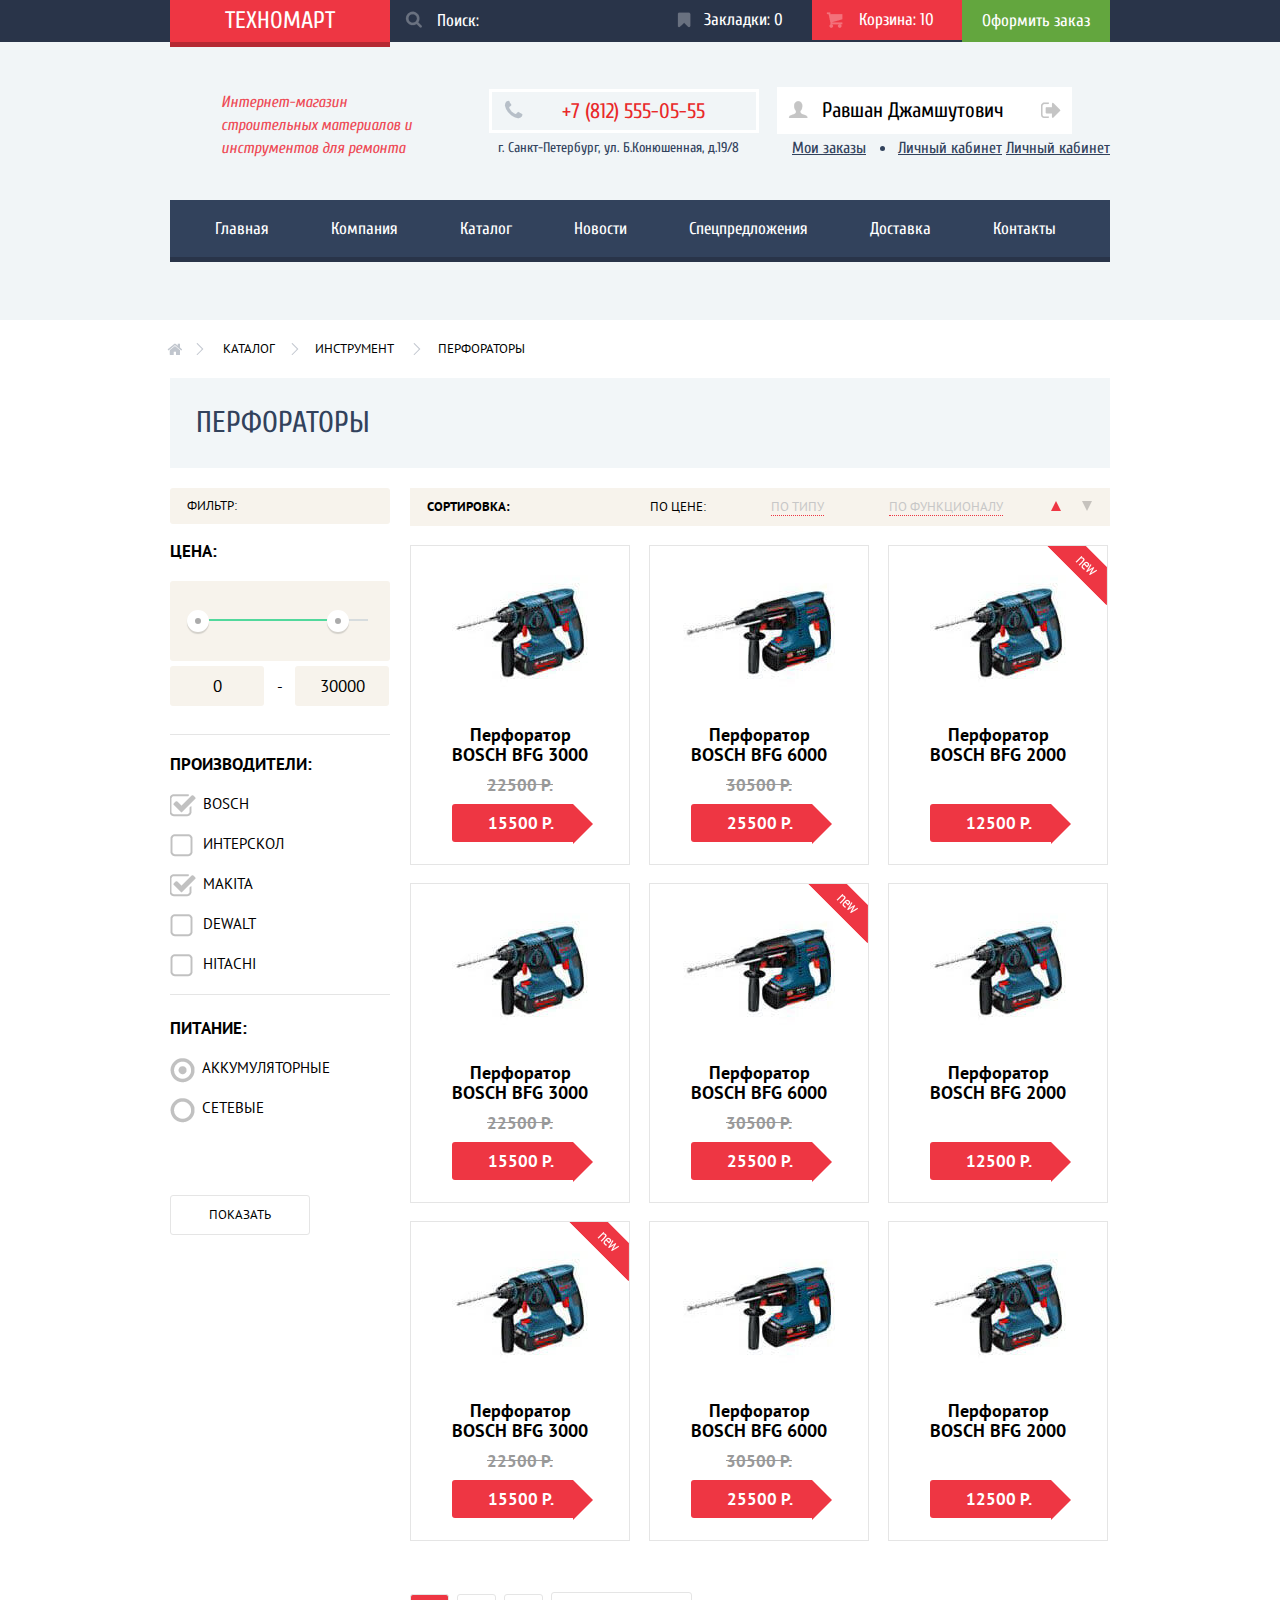
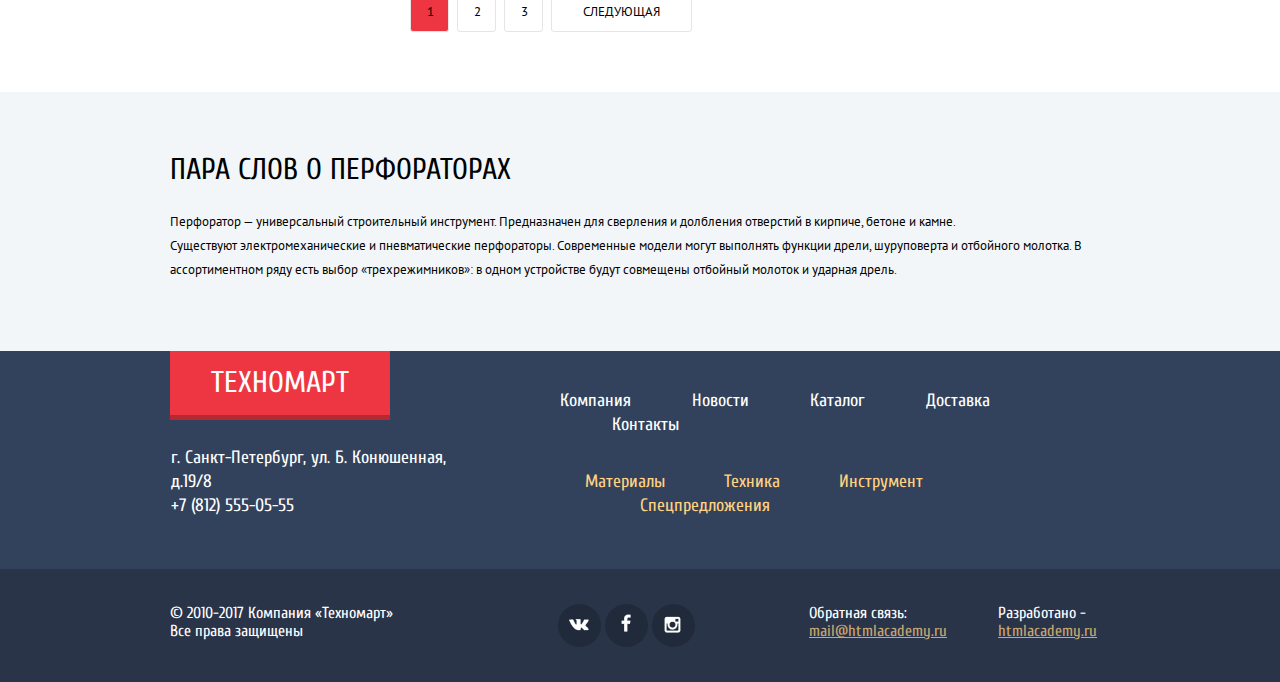
==== commit 53bced05: "final" ====
--- a/catalog.html
+++ b/catalog.html
@@ -5,11 +5,7 @@
 	<title>HTML Academy: Техномарт Каталог товаров</title> 
 	<meta http-equiv="X-UA-Compatible" content="IE=Edge">
 	<link href="https://fonts.googleapis.com/css?family=Cuprum:400,400i%7CPT+Sans:400,700&amp;subset=cyrillic" rel="stylesheet">
-<<<<<<< HEAD
 	<link href="css/style.min.css" rel="stylesheet">
-=======
-	<link href="css/style.css" rel="stylesheet">
->>>>>>> refs/remotes/128374-technomart/master
 	<link href="css/normalize.min.css" rel="stylesheet">
 </head>
 <body>
@@ -49,11 +45,8 @@
 			            <div class="menu-middle-account-link">
 				            <a class="menu-middle-link" href="#">Мои заказы</a>
 				            <span class="menu-middle-account-dot"></span>
-<<<<<<< HEAD
 				            <a class="menu-middle-link" href="#">Личный кабинет</a>
-=======
-				            <a class="menu-middle-link"href="#">Личный кабинет</a>
->>>>>>> refs/remotes/128374-technomart/master
+				            <a class="menu-middle-link" href="#">Личный кабинет</a>
 			            </div>
 			        </div>
 				</div>
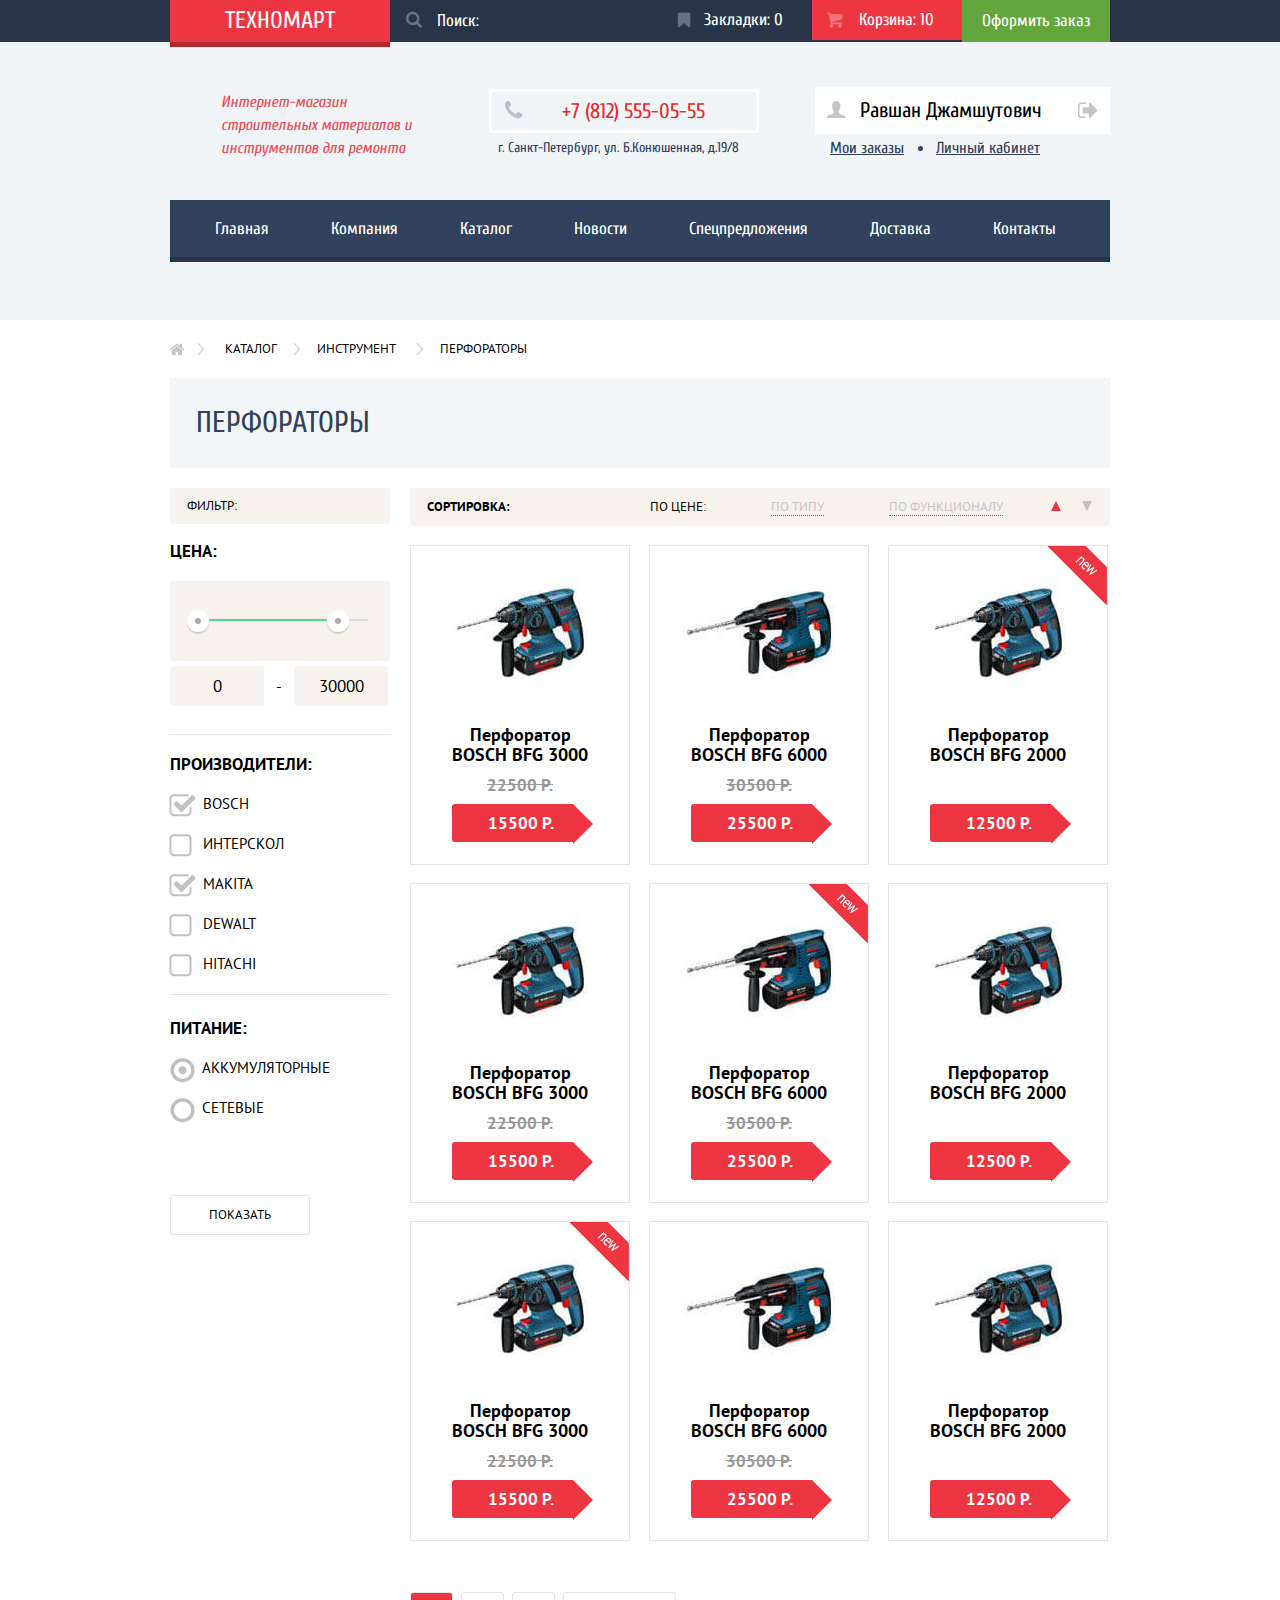
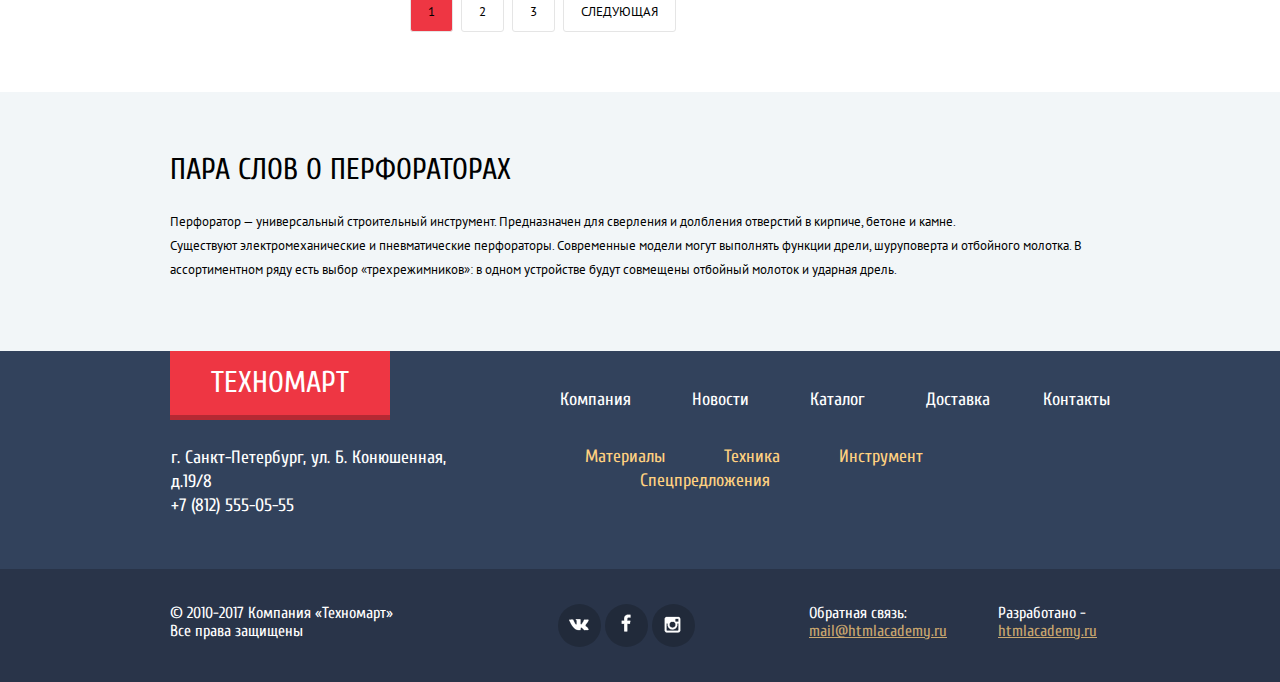
==== commit b3c1dc80: "f" ====
--- a/catalog.html
+++ b/catalog.html
@@ -1,12 +1,12 @@
 <!DOCTYPE html>
 <html lang="ru">
 <head>
-	<meta charset="utf-8">
-	<title>HTML Academy: Техномарт Каталог товаров</title> 
-	<meta http-equiv="X-UA-Compatible" content="IE=Edge">
-	<link href="https://fonts.googleapis.com/css?family=Cuprum:400,400i%7CPT+Sans:400,700&amp;subset=cyrillic" rel="stylesheet">
-	<link href="css/style.min.css" rel="stylesheet">
-	<link href="css/normalize.min.css" rel="stylesheet">
+  <meta charset="utf-8">
+  <title>HTML Academy: Техномарт Каталог товаров</title> 
+  <meta http-equiv="X-UA-Compatible" content="IE=Edge">
+  <link href="https://fonts.googleapis.com/css?family=Cuprum:400,400i%7CPT+Sans:400,700&amp;subset=cyrillic" rel="stylesheet">
+  <link href="css/style.min.css" rel="stylesheet">
+  <link href="css/normalize.min.css" rel="stylesheet">
 </head>
 <body>
 
@@ -45,8 +45,7 @@
 			            <div class="menu-middle-account-link">
 				            <a class="menu-middle-link" href="#">Мои заказы</a>
 				            <span class="menu-middle-account-dot"></span>
-				            <a class="menu-middle-link" href="#">Личный кабинет</a>
-				            <a class="menu-middle-link" href="#">Личный кабинет</a>
+				            <a class="menu-middle-link" href="#">Личный кабинет</a>				            
 			            </div>
 			        </div>
 				</div>
@@ -364,6 +363,6 @@
   		</div>
 	</div>
 
-	<script src="js/script.js"></script>
+	<script src="js/script.min.js"></script>
 </body>
 </html>--- a/css/style.min.css
+++ b/css/style.min.css
@@ -1 +1 @@
-.btn,body{font-size:14px;font-weight:400;line-height:18px;font-family:Cuprum,Arial,sans-serif}.clearfix,.clearfix:after{content:"";display:table}.btn,.header,.menu-top-search-box,body{font-family:Cuprum,Arial,sans-serif}.btn,.menu-top-basket,.menu-top-bookmarks,.menu-top-order{text-decoration:none;text-align:center}.btn,.main-promo-btn,.main-slide-slides-title{text-transform:uppercase}body{color:#000;margin:0;padding:0;-webkit-font-smoothing:antialiased;-moz-osx-font-smoothing:grayscale}.btn{background-color:#ee3643;color:#fff;cursor:pointer}.btn:hover{background-color:#ca2c37}.btn:active{background-color:#ba2732;color:#f7eaeb}.clearfix:after{clear:both}.header{width:100%;font-size:17px}.header-menu-top{min-height:42px;background-color:#293449}.menu-top-wrapper{width:940px;margin:0 auto;padding:0 10px}.menu-top-logo{width:220px;padding:9px 0;float:left;font-size:24px;line-height:24px;box-shadow:0 5px 0 0 #b52933}.menu-top-logo:active{box-shadow:0 5px 0 0 #8e1e26}.menu-top-search{position:relative;display:inline-block;vertical-align:baseline;width:268px;box-sizing:border-box;color:#fff}.menu-top-search-box{padding:11px 0 11px 49px;width:100%;border:none;background-color:transparent;font-size:17px;line-height:18px}.menu-top-search label{position:absolute;top:12px;left:47px;background-color:transparent}.menu-top-icon-search{position:absolute;top:11px;left:15px;padding:0;width:20px;height:20px;vertical-align:middle;border:0;background:url(../img/sprite.png) -166px -84px no-repeat}.menu-top-basket:before,.menu-top-bookmarks:before{height:16px;content:""}.menu-top-search-box label,.menu-top-search-box:hover{background-color:#212a3a}.menu-top-search-box:active{background-color:#293449}.menu-top-search-box:focus{background-color:#fff}.menu-top-search-box:focus~label{display:none}.menu-top-search-box:hover~button{background:url(../img/sprite.png) -5px -165px no-repeat}.menu-top-search-box:focus~button{background:url(../img/sprite.png) -167px -111px no-repeat}.menu-top-bookmarks{padding:10px 32px 11px 40px;position:relative;color:#fff}.menu-top-bookmarks:before{position:absolute;left:15px;top:12px;width:14px;background:url(../img/sprite.png) -116px -31px no-repeat}.menu-top-basket:hover,.menu-top-bookmarks:hover{background-color:#212a3a}.menu-top-bookmarks:hover:before{background:url(../img/sprite.png) -140px -31px no-repeat}.menu-top-basket{position:relative;padding:10px 30px 11px 41px;color:#fff}.menu-top-basket:before{position:absolute;left:8px;top:13px;width:17px;background:url(../img/sprite.png) -116px -5px no-repeat}.menu-top-basket:hover:before{background:url(../img/sprite.png) -143px -5px no-repeat}.menu-top-basket:active,.menu-top-bookmarks:active{background-color:#161d29;color:#babbbd;opacity:.3}.menu-bottom-middle{padding:45px 0;width:100%}.menu-bottom-middle-advertising{float:left;width:205px;margin:4px 51px;color:#ee4a55;font-style:italic;font-size:16px;line-height:23px}.menu-bottom-middle-contacts{float:left;width:270px;position:relative;margin:2px 0 0 12px}.bottom-middle-contacts-phone{font-size:21px;line-height:18px;text-align:center;color:#e9292a;border:3px solid #fff;padding:10px 15px 10px 34px;margin:0}.bottom-middle-contacts-phone:before{content:"";position:absolute;width:19px;height:19px;left:15px;top:11px;background:url(../img/sprite.png) -170px -5px no-repeat #f1f5f7}.bottom-middle-contacts-addr{font-size:14px;line-height:24px;color:#32425c;margin:0;padding:3px 0 0 9px}.menu-top-order{float:right;background-color:#63a63e;padding:12px 22px;line-height:18px;color:#fff}.menu-top-order:hover{background-color:#5fbb2d}.menu-top-order:active{background-color:#518534;color:#b1c5a8}.bottom-middle-account-logon,.bottom-middle-account-registration{color:#000;display:inline-block;vertical-align:top;text-decoration:none}.header-menu-bottom{background-color:#f1f5f7}.menu-bottom-wrapper{width:940px;margin:0 auto;padding:0 10px;min-height:278px}.menu-bottom-middle-account{float:right;position:relative;font-size:21px;line-height:18px}.bottom-middle-account-logon{margin:0 3px 0 0;padding:14px 26px 12px 46px;background:#fff}.bottom-middle-account-logon:before{content:"";position:absolute;width:20px;height:17px;left:13px;top:15px;background:url(../img/sprite.png) -136px -105px no-repeat #fff}.bottom-middle-account-logon:hover:before{background:url(../img/sprite.png) -25px -132px no-repeat #fff}.bottom-middle-account-logon:active:before{background:url(../img/sprite.png) -136px -105px no-repeat #fff}.bottom-middle-account-registration{background:#fff;padding:14px 26px}.bottom-middle-account-logon:hover,.bottom-middle-account-registration:hover{color:#ee3643}.bottom-middle-account-logon:active,.bottom-middle-account-registration:active{color:#cacaca}.menu-bottom-nav{background-color:#32425c;border-bottom:5px solid #293449;margin:-9px 0 0}.menu-bottom-nav ul{font-size:0;padding:0;text-align:center}.menu-bottom-nav li{display:inline-block;vertical-align:top;min-width:110px}.menu-bottom-nav li:first-child{padding-left:10px}.menu-bottom-nav li:last-child{padding-right:20px}.menu-bottom-nav-link{display:block;padding:20px 31px;font-size:17px;line-height:17px;color:#fff;text-decoration:none;text-align:center}.menu-bottom-nav li:hover{background-color:#293449}.menu-bottom-nav li:active{background-color:#1d2739;color:#93969c}.menu-bottom-nav-link:active{color:#93969c}.menu-top-basket-catalog{position:relative;padding:13px 28px 11px 47px}.menu-top-basket-catalog:before{content:"";position:absolute;left:14px;top:15px;width:17px;height:16px;background:url(../img/sprite.png) -116px -5px no-repeat #ee3643}.menu-top-basket-catalog:hover:before{background:url(../img/sprite.png) -143px -5px no-repeat #ee3643}.menu-top-basket-catalog:active:before{background:url(../img/sprite.png) -116px -5px no-repeat #ee3643}.menu-top-bookmarks-full{padding:10px 32px 11px 42px}.menu-top-basket-full{background-color:#ee3643;margin:0 0 0 -7px;color:#fff;text-decoration:none;text-align:center}.menu-top-basket-full:active{color:#babbbd}.menu-top-order-full{padding:12px 20px}.menu-middle-account{float:right}.menu-middle-account-icon{float:left;position:relative;margin:0;padding:14px 68px 15px 45px;font-size:21px;line-height:18px;color:#000;text-decoration:none;background-color:#fff}.menu-middle-account-icon:before{content:"";position:absolute;width:27px;height:17px;top:14px;left:11px;background:url(../img/sprite.png) -53px -165px no-repeat #fff}.menu-middle-account-logout{float:left;position:relative}.menu-middle-icon-logout,.menu-middle-icon-logout:active,.menu-middle-icon-logout:hover{position:absolute;right:11px;width:20px;height:18px;content:""}.menu-middle-icon-logout{top:13px;background:url(../img/sprite.png) -56px -130px no-repeat #FFF}.menu-middle-icon-logout:hover{top:15px;background:url(../img/sprite.png) -5px -5px no-repeat #FFF}.menu-middle-icon-logout:active{top:13px;background:url(../img/sprite.png) -56px -130px no-repeat #FFF}.menu-middle-account-icon:hover:before{background:url(../img/sprite.png) -83px -165px no-repeat #fff}.menu-middle-account-icon:active:before{background:url(../img/sprite.png) -53px -165px no-repeat #fff}.menu-middle-account-icon:active{color:#cacaca}.menu-middle-account-link{padding:5px 0 0 15px;clear:both}.menu-middle-link{font-size:16px;line-height:18px;color:#32425c;text-decoration:underline}.menu-middle-link:hover{color:#ee3643}.menu-middle-link:active{color:#cacaca}.menu-middle-account-dot{width:5px;height:5px;margin:0 9px 2px 10px;background-color:#32425c;border-radius:50%;display:inline-block;vertical-align:baseline}.main{width:100%;margin:0 auto}.main-wrapper{width:940px;margin:0 auto;padding:0 10px}.main-promo-items{position:relative;font-size:0;margin:58px 0 35px}.main-promo-item{display:inline-block;vertical-align:top;width:260px;height:83px;margin:0 0 20px 19px;padding:20px}.main-promo-item:first-child{margin-left:0}.main-promo-item span{display:block;font-size:24px;font-weight:700;line-height:30px;color:#fff;margin:1px 0 12px 1px}.main-promo-btn{display:inline-block;vertical-align:baseline;width:135px;font-size:14px;color:#fff;text-decoration:none;text-align:center;padding:11px 2px;background-color:rgba(0,0,0,.1);border-radius:3px}.main-promo-btn:hover{background-color:rgba(0,0,0,.2)}.main-promo-btn:active{background-color:rgba(0,0,0,.3)}.main-promo-item-material{position:relative;background-color:#f6b22d;background-image:url(../img/bin.png);background-repeat:no-repeat;background-position:83% 57%}.main-promo-item-material:after{content:"";position:absolute;width:60px;height:59px;top:0;right:0;background:url(../img/new-flag.png) no-repeat}.main-promo-item-delivery,.main-promo-item-discount,.main-promo-item-equipment,.main-promo-item-instruments{background-repeat:no-repeat;position:relative}.main-promo-item-instruments{background-color:#4aafde;background-image:url(../img/drill.png);background-position:87% 57%}.main-promo-item-equipment{background-color:#cc79d1;background-image:url(../img/tractor.png);background-position:85% 54%}.main-promo-item-discount{float:right;background-color:#85d179;background-image:url(../img/pushcart.png);background-position:81% 52%}.main-promo-item-delivery{float:right;background-color:#f6b22d;background-image:url(../img/car.png);background-position:86% 55%}.main-slider-wrapper{position:relative;box-sizing:border-box}.main-slider-slide{position:relative;width:620px;float:left}.main-slider-slide input{display:none}.main-slide-control{position:absolute;width:100%;z-index:100;top:115px}.main-slide-label-next{float:right;margin:0 21px 0 0;background:url(../img/sprite.png) -166px -34px no-repeat;width:22px;height:40px;cursor:pointer}.main-slide-label-prev{float:left;margin-left:23px;background:url(../img/sprite.png) -104px -92px no-repeat;height:40px;width:22px;cursor:pointer}.main-slide-control .main-slide-label-next:hover,.main-slide-control .main-slide-label-prev:hover{opacity:.7}#main-slide-sw-next:checked~.main-slide-circle .main-slide-circle-next,#main-slide-sw-prev:checked~.main-slide-circle .main-slide-circle-prev{background-color:#ee3643}#main-slide-sw-next:checked~.main-slide-inside .main-slide-slides{transform:translate(-620px);-webkit-transform:translate(-620px);-moz-transform:translate(-620px);-ms-transform:translate(-620px);-o-transform:translate(-620px)}#main-slide-sw-prev:checked~.main-slide-inside .main-slide-slides{transform:translate(0);-webkit-transform:translate(0);-moz-transform:translate(0);-ms-transform:translate(0);-o-transform:translate(0)}.main-slide-circle{position:absolute;bottom:24px;left:290px;z-index:100}.main-slide-circle label{display:inline-block;vertical-align:baseline;margin:0 4px;width:6px;height:6px;border-radius:50%;background-color:#fff;border:3px solid #fff}.main-slide-inside{overflow:hidden}.main-slide-slides{width:9999px}.main-slide-slides-content{float:left;width:620px;height:265px}.main-slide-slides-content:nth-child(1){background:url(../img/slider-1.jpg) no-repeat #fff}.main-slide-slides-content:nth-child(2){background:url(../img/slider-2.jpg) no-repeat #fff}.main-slide-slides-title{min-height:105px;font-size:36px;line-height:30px;font-weight:700;color:#fff}.main-title-text{padding:26px 0 0 22px}.main-title-text p{font-size:18px;line-height:24px;font-weight:400;font-family:"PT Sans",Arial,sans-serif;text-transform:none;margin:5px 0 0}.main-slide-btn{margin:102px 0 0 25px;padding:10px 48px;border-radius:3px;float:left}.main-section-header{background-color:#f7f3ec;margin:0 0 20px;width:100%}.main-section-header h2{float:left;color:#32425c;font-size:30px;font-weight:400;line-height:30px;text-transform:uppercase;margin:28px 0 30px 25px;border-radius:3px}.main-section-btn{float:right;padding:11px 0;margin:23px 25px;width:255px;border-radius:3px}.main-products{margin:0 0 2px}.main-products-catalog{font-size:0;margin:0}.main-products-catalog-item{font-size:18px;font-weight:700;font-family:"Pt Sans",Arial,sans-serif;line-height:20px;text-align:center;width:220px;height:320px;position:relative;display:inline-block;margin:0 19px 18px 0;vertical-align:top;border:1px solid #e5e5e5;box-sizing:border-box}.main-products-catalog-item img{padding:5px 0 0}.main-catalog-item-last{margin:0 0 0 20px}.main-products-catalog-item:nth-child(3n){margin:0}.main-products-catalog-item:hover{box-shadow:0 0 10px 5px rgba(0,0,0,.2)}.main-products-item-new:before{content:"";position:absolute;width:60px;height:59px;top:0;right:0;background:url(../img/new-flag.png) no-repeat}.main-products-item-link{display:block;color:#000;text-decoration:none;text-align:center;margin:6px auto;width:160px}.main-products-old-price{font-size:17px;color:#999;display:block;margin:10px 0 0}.main-products-new-price{position:absolute;left:41px;bottom:22px;padding:10px 36px;background-color:#ee3643;border-radius:3px;font-size:17px;line-height:18px;color:#fff;text-decoration:none}.main-products-new-price:after{content:"";position:absolute;top:0;right:-23px;border:20px solid #fff;border-left-color:#EE3643}.main-products-new-price:hover{cursor:pointer}.main-products-catalog-item .main-products-item-menu{position:absolute;top:0;left:0;width:220px;height:88px;padding:40px 0;z-index:10;background-color:rgba(255,255,255,.9)}.main-products-item-menu{display:none}.main-products-catalog-item:hover .main-products-item-menu{display:block}.main-products-item-bookmark,.main-products-item-buy{display:block;width:130px;margin:0 auto 7px;padding:7px 0;background-color:#63a63e;color:#fff;font-size:14px;font-weight:400;line-height:18px;font-family:Cuprum,Arial,sans-serif;text-transform:uppercase;text-decoration:none;border-radius:3px;border:3px solid #63a63e;border-bottom:3px solid #367315}.menu-products-buy-basket:before{content:"";position:absolute;left:56px;top:48px;width:17px;height:16px;background:url(../img/sprite.png) -116px -5px no-repeat #63a63e}.menu-products-buy-basket:hover:before{background:url(../img/sprite.png) -143px -5px no-repeat}.main-products-item-buy:hover{background-color:#5fbb2d;border:3px solid #5fbb2d;border-bottom:3px solid #367315}.main-products-item-buy:active{background-color:#518534;border:3px solid #518534}.main-products-item-bookmark{background:0 0;border:3px solid #63a63e;color:#32425c}.main-products-item-bookmark:hover{border:3px solid #32425c}.main-products-item-bookmark:active{border:3px solid #c1c6ce;color:#c1c6ce}.main-vendors{margin:0 0 75px}.main-vendors-list{font-size:0}.main-vendors-link{width:220px;height:145px;margin:0 19px 20px 0;border:1px solid #e5e5e5;box-sizing:border-box;display:inline-block;vertical-align:top}.main-vendors-link:nth-child(4n){margin-right:0}.main-vendors-link:hover{border:none;box-shadow:0 10px 25px rgba(41,52,73,.5)}.main-vendors-link:active{opacity:.3;border:none;box-shadow:0 4px 10px 0 rgba(41,52,73,.5)}.main-slider{margin:0 0 70px;background-color:#f2f6f8;width:100%}.main-slider-wrapper-bottom{width:940px;margin:0 auto;padding:0 10px;background-color:#f2f6f8}.main-slider-wrapper-header{font-weight:400;line-height:24px;padding:58px 0 0;text-transform:uppercase;margin:0 0 28px}.main-slider-wrapper-info{font-size:13px;font-family:"Pt Sans",Arial,sans-serif;line-height:24px;margin:0;width:400px}.main-slider-wrapper-block{position:relative;display:block;overflow:hidden}.main-slider-wrapper-block .main-slider-wrapper-block-text{float:left;margin:70px 0 0 80px}.main-slider-wrapper-block input{display:none}.main-slider-wrapper-toggle{float:left;margin:70px 0 100px;padding:0;position:relative;background-color:#32425c}.main-slider-wrapper-credit-box:after,.main-slider-wrapper-delivery-box:after,.main-slider-wrapper-guarantee-box:after,.main-slider-wrapper-toggle:before{content:"";position:absolute}.main-slider-wrapper-toggle:before{background:url(../img/shadow.png) no-repeat;width:10px;height:272px;top:-40px;right:0}.main-slider-wrapper-toggle li{list-style-type:none;border-top:1px solid #405069;border-bottom:1px solid #293449}.main-slider-wrapper-toggle li:first-child{border-top:none}.main-slider-wrapper-toggle li:last-child{border-bottom:none}.main-slider-wrapper-toggle label{width:220px;padding:13px 0 15px 20px;display:block;font-size:21px;line-height:30px;font-weight:700;color:#fff}.main-aboutus-h2,.main-calalog-header{font-weight:400;text-transform:uppercase}.main-slider-wrapper-block-title{margin:0 0 28px;display:block;font-size:36px;line-height:30px;text-transform:uppercase;color:#32425c}.delivery-additional-text,.main-slider-wrapper-block-text p{margin:0;padding:0;font-family:"PT Sans",Arial,sans-serif}.main-slider-wrapper-block-text p{font-size:13px;line-height:24px}.delivery-additional-text{width:190px;font-size:14px;line-height:24px}.main-slider-wrapper-delivery-box .main-slider-wrapper-block-text{width:275px}.main-slider-wrapper-guarantee-box .main-slider-wrapper-block-text{width:356px}.main-slider-wrapper-delivery-box:after{background:url(../img/delivery.png) no-repeat;width:468px;height:261px;top:93px;left:50%}.main-slider-wrapper-guarantee-box:after{background:url(../img/guarantee.png) no-repeat;width:398px;height:283px;top:19%;right:0}.main-slider-wrapper-credit-box:after{background:url(../img/credit.png) no-repeat;width:465px;height:285px;top:19%;right:0}.main-slider-wrapper-credit-box,.main-slider-wrapper-delivery-box,.main-slider-wrapper-guarantee-box{display:none}#block-1:checked~.main-slider-wrapper-delivery-box,#block-2:checked~.main-slider-wrapper-guarantee-box,#block-3:checked~.main-slider-wrapper-credit-box{display:block}#block-1:checked~.main-slider-wrapper-toggle label[for=block-1],#block-2:checked~.main-slider-wrapper-toggle label[for=block-2],#block-3:checked~.main-slider-wrapper-toggle label[for=block-3]{background-color:#fff;color:#32425c;border-top:1px solid #fff;border-bottom:1px solid #fff}.main-slider-wrapper-toggle .active{background-color:#fff;color:#32425c}.main-slider-wrapper-toggle .active:hover{background-color:#fff}.main-slider-wrapper-toggle label:hover{background-color:#293449}.main-slider-wrapper-send-query{display:block;width:195px;padding:12px 0;margin:30px 0 0;border-radius:3px}.main-aboutus{margin:85px 0 87px}.main-aboutus-wrapper{width:940px;margin:0 auto;padding:0 10px}.main-aboutus-detail{float:left;width:540px}.main-aboutus-h2{margin:0 0 29px;font-size:30px;line-height:24px}.main-aboutus-detail p{margin:0 0 24px;font-family:"PT Sans",Arial,sans-serif;font-size:13px;line-height:24px}.main-aboutus-detail p:nth-child(3n){margin:0}.main-aboutus-detail p::last-of-type{margin:0 0 23px}.main-aboutus-detail ul{font-size:18px;line-height:40px;padding:0 0 0 35px}.main-aboutus-contacts p,.main-breadcrumbs li{font-size:13px;font-family:"PT Sans",Arial,sans-serif}.main-aboutus-detail li{list-style:none;position:relative;margin:0 0 2px}.main-aboutus-detail li:before,.main-breadcrumbs:before{content:"";position:absolute}.main-aboutus-detail li:first-child{margin:-12px 0 0}.main-aboutus-detail li:last-child{margin:-3px 0 2px}.main-aboutus-detail li:before{width:25px;height:2px;background-color:#fb565a;left:-35px;top:18px}.main-aboutus-link{color:#000;text-decoration:none;text-align:center}.main-aboutus-btn{display:block;width:220px;color:#fff;border-radius:3px;padding:9px 0;margin:28px 0 0}.main-aboutus-contacts{width:300px;float:right;margin:0 2px 0 0}.main-aboutus-contacts p{width:185px;margin:0 0 32px;line-height:24px}.main-aboutus-map{display:block;margin:0 0 35px;cursor:pointer}.main-aboutus-email{display:block;border-radius:3px;padding:10px 0}.main-breadcrumbs{padding:0;margin:20px 0 20px 30px;position:relative}.main-breadcrumbs li{display:inline-block;vertical-align:top;line-height:18px;text-decoration:none;text-transform:uppercase;margin:0 23px;position:relative}.main-breadcrumbs a{color:#000;text-decoration:none}.main-breadcrumbs:before{left:-33px;top:3px;width:15px;height:12px;background:url(../img/sprite.png) -25px -105px no-repeat #fff}.main-breadcrumbs li:first-child:after,.main-breadcrumbs li:first-child:before,.main-breadcrumbs li:last-child:before{position:absolute;top:3px;width:8px;height:12px;background:url(../img/sprite.png) -5px -34px no-repeat #fff;content:""}.main-breadcrumbs li:nth-child(2n){margin:0 13px}.main-breadcrumbs li:first-child:before{left:-27px}.main-breadcrumbs li:first-child:after{left:68px}.main-breadcrumbs li:last-child{margin:0 27px}.main-breadcrumbs li:last-child:before{left:-25px}.main-calalog-header{padding:30px 0 30px 26px;background-color:#f2f6f8;font-size:30px;line-height:30px;font-family:Cuprum,Arial,sans-serif;color:#32425c}.main-form-filter{float:left;width:220px;position:relative;font-family:"PT Sans",Arial,sans-serif;text-transform:uppercase}.main-form-filter p{font-size:13px;line-height:18px;background-color:#f7f3ec;padding:9px 17px;margin:0 0 12px;border-radius:3px}.main-form-filter fieldset{border:none;margin:0;padding:0 0 28px;border-bottom:1px solid #e5e5e5}.main-form-filter legend{font-size:17px;line-height:30px;font-weight:700;margin:0;display:block;padding:0 0 15px}.main-form-scale{height:42px;padding:38px 22px 0;margin:0 0 5px;border-radius:3px;background-color:#f7f3ec}.main-form-scale-color{height:2px;background-color:#d7dcde}.main-form-scale-green{width:80%;height:2px;background-color:#52d89c}.main-form-btn-max,.main-form-btn-min{position:absolute;width:6px;height:6px;background-color:#ababab;box-shadow:0 2px 1px 0 #d4d1cb;top:122px;cursor:pointer}.main-form-btn-min{border:8px solid #fff;border-radius:50%;left:17px}.main-form-btn-max{border:8px solid #fff;border-radius:50%;left:157px}.main-form-price{font-size:0}.main-form-price-max,.main-form-price-min{width:94px;font-size:17px;background-color:#f7f3ec;border:none;padding:11px 0;line-height:18px;font-family:"PT Sans",Arial,sans-serif;text-align:center;box-sizing:border-box}.main-form-price-min{border-radius:3px;margin:0 13px 0 0}.main-form-price-max{border-radius:3px;margin:0 0 0 12px}.main-form-price span{font-size:16px;line-height:18px;font-family:"PT Sans",Arial,sans-serif}.main-form-filter fieldset:not(:first-of-type){margin:14px 0 0;padding:0}.main-form-filter label{font-size:15px;line-height:20px;font-family:"PT Sans",Arial,sans-serif}.main-form-filter input[type=checkbox]{display:none}.main-form-filter input[type=checkbox]~label{position:relative;display:block;padding:0 0 20px 33px}.main-form-filter input[type=checkbox]~label:before{content:"";position:absolute;width:23px;height:23px;left:0;background:url(../img/sprite.png) -5px -57px no-repeat #fff}.main-form-filter input[type=checkbox]~label:hover:before{content:"";position:absolute;width:23px;height:23px;left:0;background:url(../img/spritesheet.png) -42px -38px no-repeat #fff;cursor:pointer}.main-form-filter input[type=checkbox]:checked+label:before{width:27px;height:23px;background:url(../img/sprite.png) -39px -57px no-repeat #fff}.main-form-filter input[type=checkbox]:checked+label:hover:before{width:27px;height:23px;background:url(../img/spritesheet.png) -6px -38px no-repeat #fff;cursor:pointer}.main-form-filter input[type=radio]{display:none}.main-form-filter input[type=radio]~label{position:relative;display:block;padding:0 0 20px 32px}.main-form-filter input[type=radio]~label:before{content:"";position:absolute;width:25px;height:25px;left:0;background:url(../img/sprite.png) -75px -57px no-repeat #fff}.main-form-filter input[type=radio]~label:hover:before{content:"";position:absolute;width:25px;height:25px;left:0;background:url(../img/spritesheet.png) -40px -75px no-repeat #fff;cursor:pointer}.main-form-filter input[type=radio]:checked+label:before{width:25px;height:25px;background:url(../img/sprite.png) -110px -57px no-repeat #fff}.main-form-filter input[type=radio]:checked+label:active:before{width:25px;height:25px;background:url(../img/spritesheet.png) -5px -75px no-repeat #fff;cursor:pointer}.main-form-filter fieldset:last-of-type{padding:0 0 57px;margin:18px 0 0;border:none}.main-form-filter button{font-size:13px;line-height:18px;font-family:"PT Sans",Arial,sans-serif;text-transform:uppercase;background-color:#fff;border:1px solid #e5e5e5;border-radius:3px;padding:10px 38px;cursor:pointer}.menu-catalog-arrow,.menu-catalog-arrow-active,.menu-catalog-arrow:hover{border-left:5px solid transparent;border-right:5px solid transparent}.main-catalog{float:right;width:700px;font-size:0}.main-catalog-menu,.main-catalog-menu-sort,.main-catalog-paginator{font-size:13px;line-height:18px;font-family:"PT Sans",Arial,sans-serif}.main-catalog-menu{text-transform:uppercase;background-color:#f7f3ec;padding:10px 13px;margin:0 0 19px}.main-catalog-menu-sort{font-weight:700;margin:0 0 0 4px}.main-catalog-menu-header{float:right;position:relative;margin:0;padding:0 0 0 115px}.main-catalog-menu-header a{color:#c7c7c7;border-bottom:1px dotted #ee3643;text-decoration:none}.main-catalog-menu-header a:hover{color:#000;border-bottom:1px solid #ee3643}.main-catalog-menu-active{color:#ee3643}.main-catalog-menu-active:hover{color:#000;border-bottom:1px solid #ee3643;cursor:pointer}.main-catalog-menu-header li{display:inline-block;vertical-align:baseline;margin:0 23px}.main-catalog-menu-header li:first-child{margin:0 0 0 25px}.main-catalog-menu-header li:not(:first-of-type){margin:0 0 0 62px}.main-catalog-menu-header li:last-child{margin:0 5px 0 20px}.menu-catalog-arrow{border-top:10px solid #c6c2bd;float:left;margin:0 0 0 21px}.menu-catalog-arrow-active{border-top:10px solid #ee3643;transform:rotate(180deg);-webkit-transform:rotate(180deg);-moz-transform:rotate(180deg);-ms-transform:rotate(180deg);-o-transform:rotate(180deg)}.menu-catalog-arrow:hover{border-top:10px solid #000}.main-catalog-paginator{padding:33px 0 0;text-transform:uppercase}.main-catalog-paginator-active,.main-catalog-paginator-link{padding:8px 14px 10px 16px;margin:0 5px 0 0;border:1px solid #e5e5e5;display:inline-block;vertical-align:baseline;color:#000;text-decoration:none}.main-catalog-paginator-active{background:#ee3643;border-radius:3px}.main-catalog-paginator-link{border-radius:3px}.main-catalog-paginator-next{display:inline-block;vertical-align:baseline;padding:10px 31px;text-decoration:none;color:#000;border:1px solid #e5e5e5;border-radius:3px}.btn-social,.footer-top-addr address,.footer-top-shop-nav li,.footer-top-site-nav li{display:inline-block;vertical-align:top}.main-catalog-paginator-link:hover{border:1px solid #bdc6ca}.main-catalog-paginator-link:active{border:1px solid #ee3643}.main-about-product{background-color:#f2f6f8;margin:60px 0 -1px}.main-about-product-wrapper{width:940px;margin:0 auto;padding:0 10px}.main-about-product-h2{margin:66px 0 28px;font-size:30px;font-weight:400;line-height:24px;text-transform:uppercase;font-family:Cuprum,Arial,sans-serif}.main-about-product-wrapper{font-family:"PT Sans",Arial,sans-serif;font-size:13px;line-height:24px}.main-about-product-wrapper p,.main-about-product-wrapper span{margin:0;padding:0}.main-about-product-wrapper p:last-child{padding:0;margin:0 0 70px}.footer{width:100%;margin:0 auto;color:#fff}.footer-top{background-color:#32425c}.footer-top-wrapper{width:940px;margin:0 auto;padding:0 10px}.footer-top-addr{float:left;position:relative;width:320px}.menu-bottom-logo{width:220px;padding:17px 0;float:left;font-size:30px;line-height:30px;box-shadow:0 5px 0 0 #b52933}.footer-top-addr address{margin:31px 0 51px 1px;padding:0;font-size:18px;line-height:24px;font-style:normal}.footer-top-addr p{margin:0}.footer-top-site-nav{float:right;width:570px}.footer-top-site-nav ul{padding:24px 0 0 20px}.footer-top-site-nav li{list-style:none;padding:0 0 0 57px}.footer-top-site-nav li:first-child{padding:0}.footer-top-site-nav li:last-child{padding:0 0 0 52px}.footer-top-site-nav a{font-size:18px;line-height:24px;color:#fff;text-decoration:none;text-align:center}.footer-top-site-nav a:hover{text-decoration:underline}.footer-top-site-nav a:active{text-decoration:none;color:#a4abb4}.footer-top-shop-nav{float:right;width:540px}.footer-top-shop-nav ul{padding:5px 0 0 15px}.footer-top-shop-nav li{list-style:none;padding:0 0 0 55px}.footer-top-shop-nav li:first-child{padding:0}.footer-top-shop-nav a{font-size:18px;line-height:24px;color:#ffd180;text-decoration:none}.footer-top-shop-nav a:hover{text-decoration:underline}.footer-top-shop-nav a:active{text-decoration:none;color:#ad956f}.footer-bottom{background-color:#293449}.footer-bottom-wrapper{width:940px;margin:0 auto;padding:35px 10px}.footer-bottom-copyright{float:left;width:230px;margin:0 30px 0 0;font-size:16px;line-height:18px}.footer-bottom-social{float:left;width:160px;margin:0 0 0 128px}.btn-social{width:43px;height:43px;background-color:#212a3a;border-radius:50%;margin:0}.btn-social-vk{background:url(../img/sprite.png) -102px -150px no-repeat #212a3a}.btn-social-fb{background:url(../img/icon-fb.png) 16px 10px no-repeat #212a3a}.btn-social-ig{background:url(../img/icon-ig.png) 12px 12px no-repeat #212a3a}.btn-social-fb:hover,.btn-social-ig:hover,.btn-social-vk:hover{background-color:#ee3643}.footer-bottom-feedback{float:left;width:140px;margin:0 0 0 91px;font-size:16px;line-height:18px}.footer-bottom-designed{float:right;width:110px;margin:0 2px 0 0;font-size:16px;line-height:18px}.footer-bottom-designed a,.footer-bottom-feedback a{color:#c9a76f}.footer-bottom-designed a:hover,.footer-bottom-feedback a:hover{color:#ffd180;text-decoration:underline}.footer-bottom-designed a:focus,.footer-bottom-feedback a:focus{color:#d13644;text-decoration:none}.modal-email-popup{display:none;width:620px;position:fixed;top:36%;background-color:#fff;border-top:7px solid #ee3643;box-shadow:0 30px 50px rgba(0,0,0,.7);font-size:18px;line-height:18px;color:#000;z-index:300;left:0;right:0;margin:auto}.modal-email-popup-close{border:none;cursor:pointer;float:right;margin:10px;width:21px;height:21px;background:url(../img/cross.png) no-repeat #fff}.email-popup-form-top{margin:20px 80px 0}.modal-email-popup label{float:left}.modal-email-popup label:nth-child(2n){float:right;margin:0;padding:0}.modal-email-popup label:last-child{margin:35px 0 0}.modal-email-popup span{display:block;margin:0 0 13px;font-size:18px}.modal-email-popup input[type=text],.modal-email-popup textarea{font-size:13px;font-family:"PT Sans",Arial,sans-serif;color:#999;line-height:18px}.modal-email-popup input[type=text]{padding:9px 49px 9px 15px;border:2px solid #d7dcde;border-radius:3px}.modal-email-popup textarea{margin:0 0 40px;padding:8px 0 0 12px;border:2px solid #d7dcde;resize:none;box-sizing:border-box;width:460px}.email-popup-submit{padding:33px 0;background-color:#f1f1f1}.email-popup-submit .btn{margin:0 14%;border:none;border-radius:3px;padding:2% 32%}.modal-map-popup{display:none}.modal-map-popup,iframe{width:940px;height:450px;position:fixed;top:19%;box-shadow:0 1px 10px rgba(0,0,0,.7);z-index:300;border:none;cursor:pointer;left:0;right:0;margin:auto}.modal-close-add-product,.modal-popup-close-map{border:none;cursor:pointer;float:right;width:21px;height:21px}.modal-popup-close-map{margin:-30px 0;background:url(../img/cross.png) no-repeat #fff}.modal-close-add-product{margin:10px;background:url(../img/cross.png) no-repeat}.modal-add-product{display:none;width:620px;height:280px;position:fixed;top:42.5%;z-index:100;background-color:#fff;border-top:7px solid #ee3643;box-shadow:0 20px 50px rgba(0,0,0,.7);box-sizing:border-box;left:0;right:0;margin:auto}.modal-add-product-icon{width:65px;height:65px;border-radius:50%;background:url(../img/checkmark.png) center center no-repeat #63a63e;margin:55px 0 0 80px;display:block;float:left}.modal-add-product span{font-size:30px;line-height:18px;display:block;float:left;margin:80px 0 0 30px}.modal-add-product-bottom{display:block;float:left;width:100%;margin:40px 0 0}.modal-add-product-wrapper{padding:47px 0;background-color:#f1f1f1}.modal-add-order{margin:37px 0 35px 80px;border-radius:3px;padding:12px 61px}.modal-add-continue{margin:37px 0 35px 20px;border-radius:3px;padding:12px 56px;color:#000;background-color:#fff}+.btn,body{font-size:14px;font-weight:400;line-height:18px;font-family:Cuprum,Arial,sans-serif}.clearfix,.clearfix:after{content:"";display:table}.btn,.header,.menu-top-search-box,body{font-family:Cuprum,Arial,sans-serif}.btn,.menu-top-basket,.menu-top-bookmarks,.menu-top-order{text-decoration:none;text-align:center}.btn,.main-promo-btn,.main-slide-slides-title{text-transform:uppercase}body{color:#000;margin:0;padding:0;-webkit-font-smoothing:antialiased;-moz-osx-font-smoothing:grayscale}.btn{background-color:#ee3643;color:#fff;cursor:pointer}.btn:hover{background-color:#ca2c37}.btn:active{background-color:#ba2732;color:#f7eaeb}.clearfix:after{clear:both}.header{width:100%;font-size:17px}.header-menu-top{min-height:42px;background-color:#293449}.menu-top-wrapper{width:940px;margin:0 auto;padding:0 10px}.menu-top-logo{width:220px;padding:9px 0;float:left;font-size:24px;line-height:24px;box-shadow:0 5px 0 0 #b52933}.menu-top-logo:active{box-shadow:0 5px 0 0 #8e1e26}.menu-top-search{position:relative;display:inline-block;vertical-align:baseline;width:268px;box-sizing:border-box;color:#fff}.menu-top-search-box{padding:11px 0 11px 49px;width:100%;border:none;background-color:transparent;font-size:17px;line-height:18px}.menu-top-search label{position:absolute;top:12px;left:47px;background-color:transparent}.menu-top-icon-search{position:absolute;top:11px;left:15px;padding:0;width:20px;height:20px;vertical-align:middle;border:0;background:url(../img/sprite.png) -166px -84px no-repeat}.menu-top-basket:before,.menu-top-bookmarks:before{height:16px;content:""}.menu-top-search-box label,.menu-top-search-box:hover{background-color:#212a3a}.menu-top-search-box:active{background-color:#293449}.menu-top-search-box:focus{background-color:#fff}.menu-top-search-box:focus~label{display:none}.menu-top-search-box:hover~button{background:url(../img/sprite.png) -5px -165px no-repeat}.menu-top-search-box:focus~button{background:url(../img/sprite.png) -167px -111px no-repeat}.menu-top-bookmarks{padding:10px 32px 11px 40px;position:relative;color:#fff}.menu-top-bookmarks:before{position:absolute;left:15px;top:12px;width:14px;background:url(../img/sprite.png) -116px -31px no-repeat}.menu-top-basket:hover,.menu-top-bookmarks:hover{background-color:#212a3a}.menu-top-bookmarks:hover:before{background:url(../img/sprite.png) -140px -31px no-repeat}.menu-top-basket{position:relative;padding:10px 30px 11px 41px;color:#fff}.menu-top-basket:before{position:absolute;left:8px;top:13px;width:17px;background:url(../img/sprite.png) -116px -5px no-repeat}.menu-top-basket:hover:before{background:url(../img/sprite.png) -143px -5px no-repeat}.menu-top-basket:active,.menu-top-bookmarks:active{background-color:#161d29;color:#babbbd;opacity:.3}.menu-bottom-middle{padding:45px 0;width:100%}.menu-bottom-middle-advertising{float:left;width:205px;margin:4px 51px;color:#ee4a55;font-style:italic;font-size:16px;line-height:23px}.menu-bottom-middle-contacts{float:left;width:270px;position:relative;margin:2px 0 0 12px}.bottom-middle-contacts-phone{font-size:21px;line-height:18px;text-align:center;color:#e9292a;border:3px solid #fff;padding:10px 15px 10px 34px;margin:0}.bottom-middle-contacts-phone:before{content:"";position:absolute;width:19px;height:19px;left:15px;top:11px;background:url(../img/sprite.png) -170px -5px no-repeat #f1f5f7}.bottom-middle-contacts-addr{font-size:14px;line-height:24px;color:#32425c;margin:0;padding:3px 0 0 9px}.menu-top-order{float:right;background-color:#63a63e;padding:12px 22px;line-height:18px;color:#fff}.menu-top-order:hover{background-color:#5fbb2d}.menu-top-order:active{background-color:#518534;color:#b1c5a8}.bottom-middle-account-logon,.bottom-middle-account-registration{color:#000;display:inline-block;vertical-align:top;text-decoration:none}.header-menu-bottom{background-color:#f1f5f7}.menu-bottom-wrapper{width:940px;margin:0 auto;padding:0 10px;min-height:278px}.menu-bottom-middle-account{float:right;position:relative;font-size:21px;line-height:18px}.bottom-middle-account-logon{margin:0 3px 0 0;padding:14px 26px 12px 46px;background:#fff}.bottom-middle-account-logon:before{content:"";position:absolute;width:20px;height:17px;left:13px;top:15px;background:url(../img/sprite.png) -136px -105px no-repeat #fff}.bottom-middle-account-logon:hover:before{background:url(../img/sprite.png) -25px -132px no-repeat #fff}.bottom-middle-account-logon:active:before{background:url(../img/sprite.png) -136px -105px no-repeat #fff}.bottom-middle-account-registration{background:#fff;padding:13px 25px}.bottom-middle-account-logon:hover,.bottom-middle-account-registration:hover{color:#ee3643}.bottom-middle-account-logon:active,.bottom-middle-account-registration:active{color:#cacaca}.menu-bottom-nav{background-color:#32425c;border-bottom:5px solid #293449;margin:-9px 0 0}.menu-bottom-nav ul{font-size:0;padding:0;text-align:center}.menu-bottom-nav li{display:inline-block;vertical-align:top;min-width:110px}.menu-bottom-nav li:first-child{padding-left:10px}.menu-bottom-nav li:last-child{padding-right:20px;min-width:125px}.menu-bottom-nav-link{display:block;padding:20px 31px;font-size:17px;line-height:17px;color:#fff;text-decoration:none;text-align:center}.menu-bottom-nav li:hover{background-color:#293449}.menu-bottom-nav li:active{background-color:#1d2739;color:#93969c}.menu-bottom-nav-link:active{color:#93969c}.menu-top-basket-catalog{position:relative;padding:13px 28px 11px 47px}.menu-top-basket-catalog:before{content:"";position:absolute;left:14px;top:15px;width:17px;height:16px;background:url(../img/sprite.png) -116px -5px no-repeat #ee3643}.menu-top-basket-catalog:hover:before{background:url(../img/sprite.png) -143px -5px no-repeat #ee3643}.menu-top-basket-catalog:active:before{background:url(../img/sprite.png) -116px -5px no-repeat #ee3643}.menu-top-bookmarks-full{padding:10px 32px 11px 42px}.menu-top-basket-full{background-color:#ee3643;margin:0 0 0 -7px;color:#fff;text-decoration:none;text-align:center}.menu-top-basket-full:active{color:#babbbd}.menu-top-order-full{padding:12px 20px}.menu-middle-account{float:right}.menu-middle-account-icon{float:left;position:relative;margin:0;padding:14px 68px 15px 45px;font-size:21px;line-height:18px;color:#000;text-decoration:none;background-color:#fff}.menu-middle-account-icon:before{content:"";position:absolute;width:27px;height:17px;top:14px;left:11px;background:url(../img/sprite.png) -53px -165px no-repeat #fff}.menu-middle-account-logout{float:left;position:relative}.menu-middle-icon-logout,.menu-middle-icon-logout:active,.menu-middle-icon-logout:hover{position:absolute;width:20px;height:18px;content:""}.menu-middle-icon-logout{top:13px;right:11px;right:12px;background:url(../img/sprite.png) -56px -130px no-repeat #FFF}.menu-middle-icon-logout:hover{top:15px;right:11px;right:12px;background:url(../img/sprite.png) -5px -5px no-repeat #FFF}.menu-middle-icon-logout:active{top:13px;right:11px;right:7px;background:url(../img/sprite.png) -56px -130px no-repeat #FFF}.menu-middle-account-icon:hover:before{background:url(../img/sprite.png) -83px -165px no-repeat #fff}.menu-middle-account-icon:active:before{background:url(../img/sprite.png) -53px -165px no-repeat #fff}.menu-middle-account-icon:active{color:#cacaca}.menu-middle-account-link{padding:5px 0 0 15px;clear:both}.menu-middle-link{font-size:16px;line-height:18px;color:#32425c;text-decoration:underline}.menu-middle-link:hover{color:#ee3643}.menu-middle-link:active{color:#cacaca}.menu-middle-account-dot{width:5px;height:5px;margin:0 9px 2px 10px;background-color:#32425c;border-radius:50%;display:inline-block;vertical-align:baseline}.main{width:100%;margin:0 auto}.main-wrapper{width:940px;margin:0 auto;padding:0 10px}.main-promo-items{position:relative;font-size:0;margin:58px 0 35px}.main-promo-item{display:inline-block;vertical-align:top;width:260px;height:83px;margin:0 0 20px 19px;padding:20px}.main-promo-item:first-child{margin-left:0}.main-promo-item span{display:block;font-size:24px;font-weight:700;line-height:30px;color:#fff;margin:1px 0 12px 1px}.main-promo-btn{display:inline-block;vertical-align:baseline;width:135px;font-size:14px;color:#fff;text-decoration:none;text-align:center;padding:11px 2px;background-color:rgba(0,0,0,.1);border-radius:3px}.main-promo-btn:hover{background-color:rgba(0,0,0,.2)}.main-promo-btn:active{background-color:rgba(0,0,0,.3)}.main-promo-item-material{position:relative;background-color:#f6b22d;background-image:url(../img/bin.png);background-repeat:no-repeat;background-position:83% 57%}.main-promo-item-material:after{content:"";position:absolute;width:60px;height:59px;top:0;right:0;background:url(../img/new-flag.png) no-repeat}.main-promo-item-delivery,.main-promo-item-discount,.main-promo-item-equipment,.main-promo-item-instruments{background-repeat:no-repeat;position:relative}.main-promo-item-instruments{background-color:#4aafde;background-image:url(../img/drill.png);background-position:87% 57%}.main-promo-item-equipment{background-color:#cc79d1;background-image:url(../img/tractor.png);background-position:85% 54%}.main-promo-item-discount{float:right;background-color:#85d179;background-image:url(../img/pushcart.png);background-position:81% 52%}.main-promo-item-delivery{float:right;background-color:#f6b22d;background-image:url(../img/car.png);background-position:86% 55%}.main-slider-wrapper{position:relative;box-sizing:border-box}.main-slider-slide{position:relative;width:620px;float:left}.main-slider-slide input{display:none}.main-slide-control{position:absolute;width:100%;z-index:100;top:115px}.main-slide-label-next{float:right;margin:0 21px 0 0;background:url(../img/sprite.png) -166px -34px no-repeat;width:22px;height:40px;cursor:pointer}.main-slide-label-prev{float:left;margin-left:23px;background:url(../img/sprite.png) -104px -92px no-repeat;height:40px;width:22px;cursor:pointer}.main-slide-control .main-slide-label-next:hover,.main-slide-control .main-slide-label-prev:hover{opacity:.7}#main-slide-sw-next:checked~.main-slide-circle .main-slide-circle-next,#main-slide-sw-prev:checked~.main-slide-circle .main-slide-circle-prev{background-color:#ee3643}#main-slide-sw-next:checked~.main-slide-inside .main-slide-slides{transform:translate(-620px);-webkit-transform:translate(-620px);-moz-transform:translate(-620px);-ms-transform:translate(-620px);-o-transform:translate(-620px)}#main-slide-sw-prev:checked~.main-slide-inside .main-slide-slides{transform:translate(0);-webkit-transform:translate(0);-moz-transform:translate(0);-ms-transform:translate(0);-o-transform:translate(0)}.main-slide-circle{position:absolute;bottom:24px;left:290px;z-index:100}.main-slide-circle label{display:inline-block;vertical-align:baseline;margin:0 4px;width:6px;height:6px;border-radius:50%;background-color:#fff;border:3px solid #fff}.main-slide-inside{overflow:hidden}.main-slide-slides{width:9999px}.main-slide-slides-content{float:left;width:620px;height:265px}.main-slide-slides-content:nth-child(1){background:url(../img/slider-1.jpg) no-repeat #fff}.main-slide-slides-content:nth-child(2){background:url(../img/slider-2.jpg) no-repeat #fff}.main-slide-slides-title{min-height:105px;font-size:36px;line-height:30px;font-weight:700;color:#fff}.main-title-text{padding:25px 0 0 24px}.main-title-text p{font-size:18px;line-height:24px;font-weight:400;font-family:"PT Sans",Arial,sans-serif;text-transform:none;margin:5px 0 0}.main-slide-btn{margin:102px 0 0 26px;padding:10px 48px;border-radius:3px;float:left}.main-section-header{background-color:#f7f3ec;margin:0 0 20px;width:100%}.main-section-header h2{float:left;color:#32425c;font-size:30px;font-weight:400;line-height:30px;text-transform:uppercase;margin:28px 0 30px 25px;border-radius:3px}.main-section-btn{float:right;padding:11px 0;margin:23px 25px;width:255px;border-radius:3px}.main-products{margin:0 0 2px}.main-products-catalog{font-size:0;margin:0}.main-products-catalog-item{font-size:18px;font-weight:700;font-family:"Pt Sans",Arial,sans-serif;line-height:20px;text-align:center;width:220px;height:320px;position:relative;display:inline-block;margin:0 19px 18px 0;vertical-align:top;border:1px solid #e5e5e5;box-sizing:border-box}.main-products-catalog-item img{padding:5px 0 0}.main-catalog-item-last{margin:0 0 0 20px}.main-products-catalog-item:nth-child(3n){margin:0}.main-products-catalog-item:hover{box-shadow:0 0 10px 5px rgba(0,0,0,.2)}.main-products-item-new:before{content:"";position:absolute;width:60px;height:59px;top:0;right:0;background:url(../img/new-flag.png) no-repeat}.main-products-item-link{display:block;color:#000;text-decoration:none;text-align:center;margin:6px auto;width:160px}.main-products-old-price{font-size:17px;color:#999;display:block;margin:10px 0 0}.main-products-new-price{position:absolute;left:41px;bottom:22px;padding:10px 36px;background-color:#ee3643;border-radius:3px;font-size:17px;line-height:18px;color:#fff;text-decoration:none}.main-products-new-price:after{content:"";position:absolute;top:0;right:-23px;border:20px solid #fff;border-left-color:#EE3643}.main-products-new-price:hover{cursor:pointer}.main-products-catalog-item .main-products-item-menu{position:absolute;top:0;left:0;width:218px;height:88px;padding:40px 0;z-index:10;background-color:rgba(255,255,255,.9)}.main-products-item-menu{display:none}.main-products-catalog-item:hover .main-products-item-menu{display:block}.main-products-item-bookmark,.main-products-item-buy{display:block;width:130px;margin:0 auto 7px;padding:7px 0;background-color:#63a63e;color:#fff;font-size:14px;font-weight:400;line-height:18px;font-family:Cuprum,Arial,sans-serif;text-transform:uppercase;text-decoration:none;border-radius:3px;border:3px solid #63a63e;border-bottom:3px solid #367315}.menu-products-buy-basket:before{content:"";position:absolute;left:56px;top:48px;width:17px;height:16px;background:url(../img/sprite.png) -116px -5px no-repeat #63a63e}.menu-products-buy-basket:hover:before{background:url(../img/sprite.png) -143px -5px no-repeat}.main-products-item-buy:hover{background-color:#5fbb2d;border:3px solid #5fbb2d;border-bottom:3px solid #367315}.main-products-item-buy:active{background-color:#518534;border:3px solid #518534}.main-products-item-bookmark{background:0 0;border:3px solid #63a63e;color:#32425c}.main-products-item-bookmark:hover{border:3px solid #32425c}.main-products-item-bookmark:active{border:3px solid #c1c6ce;color:#c1c6ce}.main-vendors{margin:0 0 75px}.main-vendors-list{font-size:0}.main-vendors-link{width:220px;height:145px;margin:0 19px 20px 0;border:1px solid #e5e5e5;box-sizing:border-box;display:inline-block;vertical-align:top}.main-vendors-link:nth-child(4n){margin-right:0}.main-vendors-link:hover{border:none;box-shadow:0 10px 25px rgba(41,52,73,.5)}.main-vendors-link:active{opacity:.3;border:none;box-shadow:0 4px 10px 0 rgba(41,52,73,.5)}.main-slider{margin:0 0 70px;background-color:#f2f6f8;width:100%}.main-slider-wrapper-bottom{width:940px;margin:0 auto;padding:0 10px;background-color:#f2f6f8}.main-slider-wrapper-header{font-weight:400;line-height:24px;padding:58px 0 0;text-transform:uppercase;margin:0 0 28px}.main-slider-wrapper-info{font-size:13px;font-family:"Pt Sans",Arial,sans-serif;line-height:24px;margin:0;width:400px}.main-slider-wrapper-block{position:relative;display:block;overflow:hidden}.main-slider-wrapper-block .main-slider-wrapper-block-text{float:left;margin:70px 0 0 80px}.main-slider-wrapper-block input{display:none}.main-slider-wrapper-toggle{float:left;margin:70px 0 100px;padding:0;position:relative;background-color:#32425c}.main-slider-wrapper-credit-box:after,.main-slider-wrapper-delivery-box:after,.main-slider-wrapper-guarantee-box:after,.main-slider-wrapper-toggle:before{content:"";position:absolute}.main-slider-wrapper-toggle:before{background:url(../img/shadow.png) no-repeat;width:10px;height:272px;top:-40px;right:0}.main-slider-wrapper-toggle li{list-style-type:none;border-top:1px solid #405069;border-bottom:1px solid #293449}.main-slider-wrapper-toggle li:first-child{border-top:none}.main-slider-wrapper-toggle li:last-child{border-bottom:none}.main-slider-wrapper-toggle label{width:220px;padding:13px 0 15px 20px;display:block;font-size:21px;line-height:30px;font-weight:700;color:#fff}.main-aboutus-h2,.main-calalog-header{font-weight:400;text-transform:uppercase}.main-slider-wrapper-block-title{margin:0 0 28px;display:block;font-size:36px;line-height:30px;text-transform:uppercase;color:#32425c}.delivery-additional-text,.main-slider-wrapper-block-text p{margin:0;padding:0;font-family:"PT Sans",Arial,sans-serif}.main-slider-wrapper-block-text p{font-size:13px;line-height:24px}.delivery-additional-text{width:190px;font-size:14px;line-height:24px}.main-slider-wrapper-delivery-box .main-slider-wrapper-block-text{width:275px}.main-slider-wrapper-guarantee-box .main-slider-wrapper-block-text{width:356px}.main-slider-wrapper-delivery-box:after{background:url(../img/delivery.png) no-repeat;width:468px;height:261px;top:93px;left:50%}.main-slider-wrapper-guarantee-box:after{background:url(../img/guarantee.png) no-repeat;width:398px;height:283px;top:19%;right:0}.main-slider-wrapper-credit-box:after{background:url(../img/credit.png) no-repeat;width:465px;height:285px;top:19%;right:0}.main-slider-wrapper-credit-box,.main-slider-wrapper-delivery-box,.main-slider-wrapper-guarantee-box{display:none}#block-1:checked~.main-slider-wrapper-delivery-box,#block-2:checked~.main-slider-wrapper-guarantee-box,#block-3:checked~.main-slider-wrapper-credit-box{display:block}#block-1:checked~.main-slider-wrapper-toggle label[for=block-1],#block-2:checked~.main-slider-wrapper-toggle label[for=block-2],#block-3:checked~.main-slider-wrapper-toggle label[for=block-3]{background-color:#fff;color:#32425c;border-top:1px solid #fff;border-bottom:1px solid #fff}.main-slider-wrapper-toggle .active{background-color:#fff;color:#32425c}.main-slider-wrapper-toggle .active:hover{background-color:#fff}.main-slider-wrapper-toggle label:hover{background-color:#293449}.main-slider-wrapper-send-query{display:block;width:195px;padding:12px 0;margin:30px 0 0;border-radius:3px}.main-aboutus{margin:85px 0 87px}.main-aboutus-wrapper{width:940px;margin:0 auto;padding:0 10px}.main-aboutus-detail{float:left;width:540px}.main-aboutus-h2{margin:0 0 29px;font-size:30px;line-height:24px}.main-aboutus-detail p{margin:0 0 24px;font-family:"PT Sans",Arial,sans-serif;font-size:13px;line-height:24px}.main-aboutus-detail p:nth-child(3n){margin:0}.main-aboutus-detail p:last-child{margin:0 0 23px}.main-aboutus-detail ul{font-size:18px;line-height:40px;padding:0 0 0 35px}.main-aboutus-contacts p,.main-breadcrumbs li{font-size:13px;font-family:"PT Sans",Arial,sans-serif}.main-aboutus-detail li{list-style:none;position:relative;margin:0 0 2px}.main-aboutus-detail li:before,.main-breadcrumbs:before{content:"";position:absolute}.main-aboutus-detail li:first-child{margin:-12px 0 0}.main-aboutus-detail li:last-child{margin:-3px 0 2px}.main-aboutus-detail li:before{width:25px;height:2px;background-color:#fb565a;left:-35px;top:18px}.main-aboutus-link{color:#000;text-decoration:none;text-align:center}.main-aboutus-btn{display:block;width:220px;color:#fff;border-radius:3px;padding:9px 0;margin:28px 0 0}.main-aboutus-contacts{width:300px;float:right;margin:0 2px 0 0}.main-aboutus-contacts p{width:185px;margin:0 0 32px;line-height:24px}.main-aboutus-map{display:block;margin:0 0 35px;cursor:pointer}.main-aboutus-email{display:block;border-radius:3px;padding:10px 0}.main-breadcrumbs{padding:0;margin:20px 0 20px 30px;position:relative}.main-breadcrumbs li{display:inline-block;vertical-align:top;line-height:18px;text-decoration:none;text-transform:uppercase;margin:0 25px;position:relative}.main-breadcrumbs a{color:#000;text-decoration:none}.main-breadcrumbs:before{left:-33px;left:-31px;top:3px;width:15px;height:12px;background:url(../img/sprite.png) -25px -105px no-repeat #fff}.main-breadcrumbs li:first-child:after,.main-breadcrumbs li:first-child:before,.main-breadcrumbs li:last-child:before{position:absolute;top:3px;width:8px;height:12px;background:url(../img/sprite.png) -5px -34px no-repeat #fff;content:""}.main-breadcrumbs li:nth-child(2n){margin:0 11px}.main-breadcrumbs li:first-child:before{left:-27px;left:-28px}.main-breadcrumbs li:first-child:after{left:68px}.main-breadcrumbs li:last-child{margin:0 29px}.main-breadcrumbs li:last-child:before{left:-25px;left:-24px}.main-calalog-header{padding:30px 0 30px 26px;background-color:#f2f6f8;font-size:30px;line-height:30px;font-family:Cuprum,Arial,sans-serif;color:#32425c}.main-form-filter{float:left;width:220px;position:relative;font-family:"PT Sans",Arial,sans-serif;text-transform:uppercase}.main-form-filter p{font-size:13px;line-height:18px;background-color:#f7f3ec;padding:9px 17px;margin:0 0 12px;border-radius:3px}.main-form-filter fieldset{border:none;margin:0;padding:0 0 28px;border-bottom:1px solid #e5e5e5}.main-form-filter legend{font-size:17px;line-height:30px;font-weight:700;margin:0;display:block;padding:0 0 15px}.main-form-scale{height:42px;padding:38px 22px 0;margin:0 0 5px;border-radius:3px;background-color:#f7f3ec}.main-form-scale-color{height:2px;background-color:#d7dcde}.main-form-scale-green{width:80%;height:2px;background-color:#52d89c}.main-form-btn-max,.main-form-btn-min{position:absolute;width:6px;height:6px;background-color:#ababab;box-shadow:0 2px 1px 0 #d4d1cb;top:122px;cursor:pointer}.main-form-btn-min{border:8px solid #fff;border-radius:50%;left:17px}.main-form-btn-max{border:8px solid #fff;border-radius:50%;left:157px}.main-form-price{font-size:0}.main-form-price-max,.main-form-price-min{width:94px;font-size:17px;background-color:#f7f3ec;border:none;padding:11px 0;line-height:18px;font-family:"PT Sans",Arial,sans-serif;text-align:center;box-sizing:border-box}.main-form-price-min{border-radius:3px;margin:0 12px 0 0}.main-form-price-max{border-radius:3px;margin:0 0 0 12px}.main-form-price span{font-size:16px;line-height:18px;font-family:"PT Sans",Arial,sans-serif}.main-form-filter fieldset:not(:first-of-type){margin:14px 0 0;padding:0}.main-form-filter label{font-size:15px;line-height:20px;font-family:"PT Sans",Arial,sans-serif}.main-form-filter input[type=checkbox]{display:none}.main-form-filter input[type=checkbox]~label{position:relative;display:block;padding:0 0 20px 33px}.main-form-filter input[type=checkbox]~label:before{content:"";position:absolute;width:23px;height:23px;left:-1px;background:url(../img/sprite.png) -5px -57px no-repeat #fff}.main-form-filter input[type=checkbox]~label:hover:before{content:"";position:absolute;width:23px;height:23px;left:-1px;background:url(../img/spritesheet.png) -42px -38px no-repeat #fff;cursor:pointer}.main-form-filter input[type=checkbox]:checked+label:before{width:27px;height:23px;background:url(../img/sprite.png) -38px -57px no-repeat #fff}.main-form-filter input[type=checkbox]:checked+label:hover:before{width:27px;height:23px;background:url(../img/spritesheet.png) -5px -38px no-repeat #fff;cursor:pointer}.main-form-filter input[type=radio]{display:none}.main-form-filter input[type=radio]~label{position:relative;display:block;padding:0 0 20px 32px}.main-form-filter input[type=radio]~label:before{content:"";position:absolute;width:25px;height:25px;left:0;background:url(../img/sprite.png) -75px -57px no-repeat #fff}.main-form-filter input[type=radio]~label:hover:before{content:"";position:absolute;width:25px;height:25px;left:0;background:url(../img/spritesheet.png) -40px -75px no-repeat #fff;cursor:pointer}.main-form-filter input[type=radio]:checked+label:before{width:25px;height:25px;background:url(../img/sprite.png) -110px -57px no-repeat #fff}.main-form-filter input[type=radio]:checked+label:active:before{width:25px;height:25px;background:url(../img/spritesheet.png) -5px -75px no-repeat #fff;cursor:pointer}.main-form-filter fieldset:last-of-type{padding:0 0 57px;margin:18px 0 0;border:none}.main-form-filter button{font-size:13px;line-height:18px;font-family:"PT Sans",Arial,sans-serif;text-transform:uppercase;background-color:#fff;border:1px solid #e5e5e5;border-radius:3px;padding:10px 38px;cursor:pointer}.menu-catalog-arrow,.menu-catalog-arrow-active,.menu-catalog-arrow:hover{border-left:5px solid transparent;border-right:5px solid transparent}.main-catalog{float:right;width:700px;font-size:0}.main-catalog-menu,.main-catalog-menu-sort,.main-catalog-paginator{font-size:13px;line-height:18px;font-family:"PT Sans",Arial,sans-serif}.main-catalog-menu{text-transform:uppercase;background-color:#f7f3ec;padding:10px 13px;margin:0 0 19px}.main-catalog-menu-sort{font-weight:700;margin:0 0 0 4px}.main-catalog-menu-header{float:right;position:relative;margin:0;padding:0 0 0 115px}.main-catalog-menu-header a{color:#c7c7c7;border-bottom:1px dotted #ee3643;text-decoration:none}.main-catalog-menu-header a:hover{color:#000;border-bottom:1px solid #ee3643}.main-catalog-menu-active{color:#ee3643}.main-catalog-menu-active:hover{color:#000;border-bottom:1px solid #ee3643;cursor:pointer}.main-catalog-menu-header li{display:inline-block;vertical-align:baseline;margin:0 23px}.main-catalog-menu-header li:first-child{margin:0 0 0 25px}.main-catalog-menu-header li:not(:first-of-type){margin:0 0 0 62px}.main-catalog-menu-header li:last-child{margin:0 5px 0 20px}.menu-catalog-arrow{border-top:10px solid #c6c2bd;float:left;margin:0 0 0 21px}.menu-catalog-arrow-active{border-top:10px solid #ee3643;transform:rotate(180deg);-webkit-transform:rotate(180deg);-moz-transform:rotate(180deg);-ms-transform:rotate(180deg);-o-transform:rotate(180deg)}.menu-catalog-arrow:hover{border-top:10px solid #000}.main-catalog-paginator-active,.main-catalog-paginator-link{border:1px solid #e5e5e5;display:inline-block;vertical-align:baseline;color:#000;text-decoration:none}.main-catalog-paginator{padding:33px 0 0;text-transform:uppercase}.main-catalog-paginator-active{background:#ee3643;padding:8px 14px 10px 16px;margin:0 5px 0 0;border-radius:3px}.main-catalog-paginator ul{margin:0;padding:0}.main-catalog-paginator li{display:inline-block;vertical-align:baseline;padding-left:3px}.main-catalog-paginator li:first-child{padding:0}.main-catalog-paginator-link{padding:8px 14px 10px 16px;margin:0 5px 0 0;border-radius:3px}.main-catalog-paginator-next{display:inline-block;vertical-align:baseline;padding:10px 31px;text-decoration:none;color:#000;border:1px solid #e5e5e5;border-radius:3px}.btn-social,.footer-top-addr address,.footer-top-shop-nav li,.footer-top-site-nav li{display:inline-block;vertical-align:top}.main-catalog-paginator-link:hover{border:1px solid #bdc6ca}.main-catalog-paginator-link:active{border:1px solid #ee3643}.main-catalog-paginator a{padding:10px 17px;border:1px solid #e5e5e5;border-radius:3px;color:#000;text-transform:uppercase;text-decoration:none}.main-about-product{background-color:#f2f6f8;margin:60px 0 -1px}.main-about-product-wrapper{width:940px;margin:0 auto;padding:0 10px}.main-about-product-h2{margin:66px 0 28px;font-size:30px;font-weight:400;line-height:24px;text-transform:uppercase;font-family:Cuprum,Arial,sans-serif}.main-about-product-wrapper{font-family:"PT Sans",Arial,sans-serif;font-size:13px;line-height:24px}.main-about-product-wrapper p,.main-about-product-wrapper span{margin:0;padding:0}.main-about-product-wrapper p:last-child{padding:0;margin:0 0 70px}.footer{width:100%;margin:0 auto;color:#fff}.footer-top{background-color:#32425c}.footer-top-wrapper{width:940px;margin:0 auto;padding:0 10px}.footer-top-addr{float:left;position:relative;width:320px}.menu-bottom-logo{width:220px;padding:17px 0;float:left;font-size:30px;line-height:30px;box-shadow:0 5px 0 0 #b52933}.footer-top-addr address{margin:31px 0 51px 1px;padding:0;font-size:18px;line-height:24px;font-style:normal}.footer-top-addr p{margin:0}.footer-top-site-nav{float:right;width:570px}.footer-top-site-nav ul{padding:23px 0 0 20px}.footer-top-site-nav li{list-style:none;padding:0 0 0 57px}.footer-top-site-nav li:first-child{padding:0}.footer-top-site-nav li:last-child{padding:0 0 0 49px}.footer-top-site-nav a{font-size:18px;line-height:24px;color:#fff;text-decoration:none;text-align:center}.footer-top-site-nav a:hover{text-decoration:underline}.footer-top-site-nav a:active{text-decoration:none;color:#a4abb4}.footer-top-shop-nav{float:right;width:540px}.footer-top-shop-nav ul{padding:5px 0 0 15px}.footer-top-shop-nav li{list-style:none;padding:0 0 0 55px}.footer-top-shop-nav li:first-child{padding:0}.footer-top-shop-nav a{font-size:18px;line-height:24px;color:#ffd180;text-decoration:none}.footer-top-shop-nav a:hover{text-decoration:underline}.footer-top-shop-nav a:active{text-decoration:none;color:#ad956f}.footer-bottom{background-color:#293449}.footer-bottom-wrapper{width:940px;margin:0 auto;padding:35px 10px}.footer-bottom-copyright{float:left;width:230px;margin:0 30px 0 0;font-size:16px;line-height:18px}.footer-bottom-social{float:left;width:160px;margin:0 0 0 128px}.btn-social{width:43px;height:43px;background-color:#212a3a;border-radius:50%;margin:0}.btn-social-vk{background:url(../img/sprite.png) -102px -150px no-repeat #212a3a}.btn-social-fb{background:url(../img/icon-fb.png) 16px 10px no-repeat #212a3a}.btn-social-ig{background:url(../img/icon-ig.png) 12px 12px no-repeat #212a3a}.btn-social-fb:hover,.btn-social-ig:hover,.btn-social-vk:hover{background-color:#ee3643}.footer-bottom-feedback{float:left;width:140px;margin:0 0 0 91px;font-size:16px;line-height:18px}.footer-bottom-designed{float:right;width:110px;margin:0 2px 0 0;font-size:16px;line-height:18px}.footer-bottom-designed a,.footer-bottom-feedback a{color:#c9a76f}.footer-bottom-designed a:hover,.footer-bottom-feedback a:hover{color:#ffd180;text-decoration:underline}.footer-bottom-designed a:focus,.footer-bottom-feedback a:focus{color:#d13644;text-decoration:none}.modal-email-popup{display:none;width:620px;position:fixed;top:36%;left:28.5%;background-color:#fff;border-top:7px solid #ee3643;box-shadow:0 30px 50px rgba(0,0,0,.7);font-size:18px;line-height:18px;color:#000;z-index:300}.modal-email-popup-close{border:none;cursor:pointer;float:right;margin:10px;width:21px;height:21px;background:url(../img/cross.png) no-repeat #fff}.email-popup-form-top{margin:20px 80px 0}.modal-email-popup label{float:left}.modal-email-popup label:nth-child(2n){float:right}.modal-email-popup label:last-child{margin:50px 0 0}.modal-email-popup span{display:block;margin:0 0 13px;font-size:18px}.modal-email-popup input[type=text],.modal-email-popup textarea{font-size:13px;font-family:"PT Sans",Arial,sans-serif;color:#999;line-height:18px}.modal-email-popup input[type=text]{padding:9px 49px 9px 15px;border:2px solid #d7dcde;border-radius:3px}.modal-email-popup label:last-of-type input[type=text]{margin-right:0}.modal-email-popup textarea{margin:0 0 24px;padding:8px 0 0 12px;border:2px solid #d7dcde;resize:none;width:460px}.email-popup-submit{padding:37px 0;background:#f1f1f1}.email-popup-submit .btn{margin:0 14%;border:none;border-radius:3px;padding:1% 32%}.modal-map-popup{display:none}.modal-map-popup,iframe{width:940px;height:450px;position:fixed;top:19%;box-shadow:0 1px 10px rgba(0,0,0,.7);z-index:300;border:none;cursor:pointer;left:0;right:0;margin:auto}.modal-close-add-product,.modal-popup-close-map{border:none;cursor:pointer;float:right;width:21px;height:21px}.modal-popup-close-map{margin:-30px 0;background:url(../img/cross.png) no-repeat}.modal-close-add-product{margin:10px;background:url(../img/cross.png) no-repeat #fff}.modal-add-product{display:none;width:620px;height:280px;position:fixed;top:42.5%;z-index:100;background-color:#fff;border-top:7px solid #ee3643;box-shadow:0 20px 50px rgba(0,0,0,.7);box-sizing:border-box;left:0;right:0;margin:auto}.modal-add-product-icon{width:65px;height:65px;border-radius:50%;background:url(../img/checkmark.png) center center no-repeat #63a63e;margin:55px 0 0 80px;display:block;float:left}.modal-add-product span{font-size:30px;line-height:18px;display:block;float:left;margin:80px 0 0 30px}.modal-add-product-bottom{display:block;float:left;width:100%;margin:40px 0 0}.modal-add-product-wrapper{padding:47px 0;background-color:#f1f1f1}.modal-add-order{margin:37px 0 35px 80px;border-radius:3px;padding:12px 61px}.modal-add-continue{margin:37px 0 35px 20px;border-radius:3px;padding:12px 56px;color:#000;background-color:#fff}